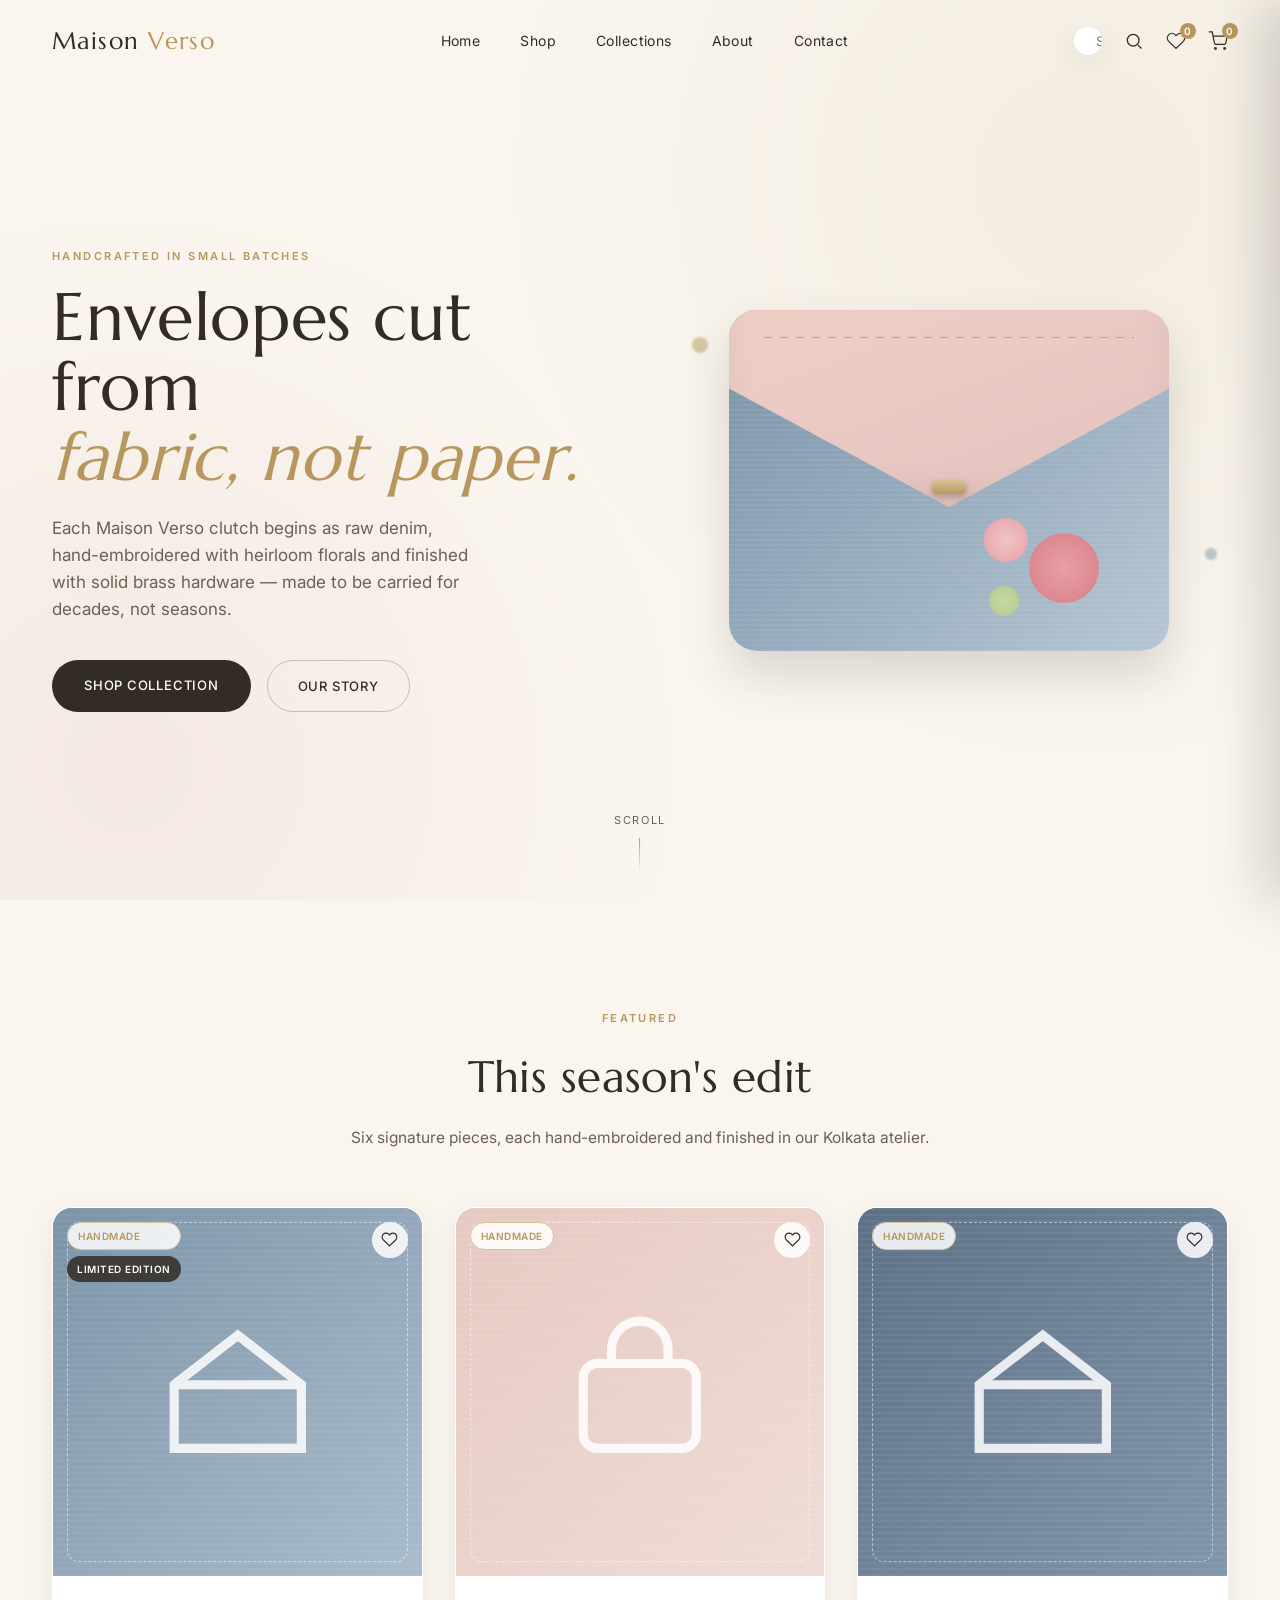
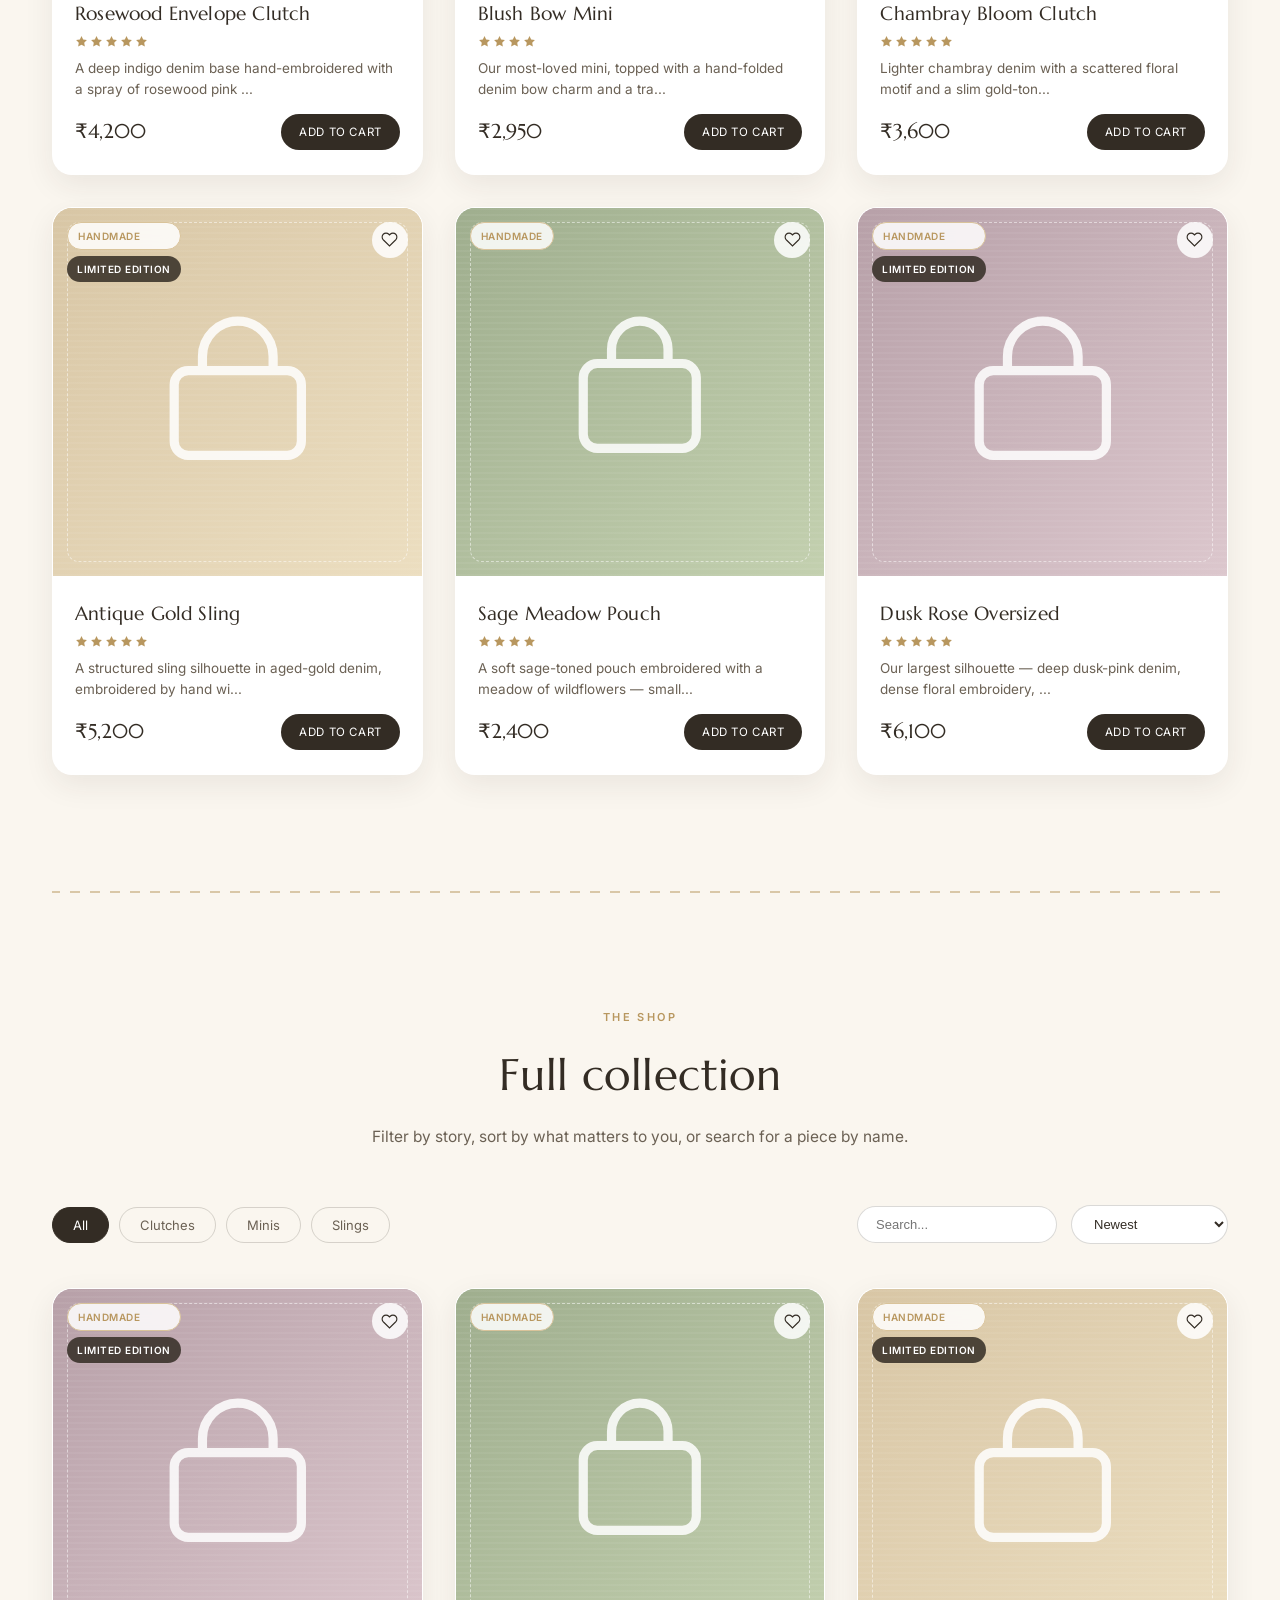
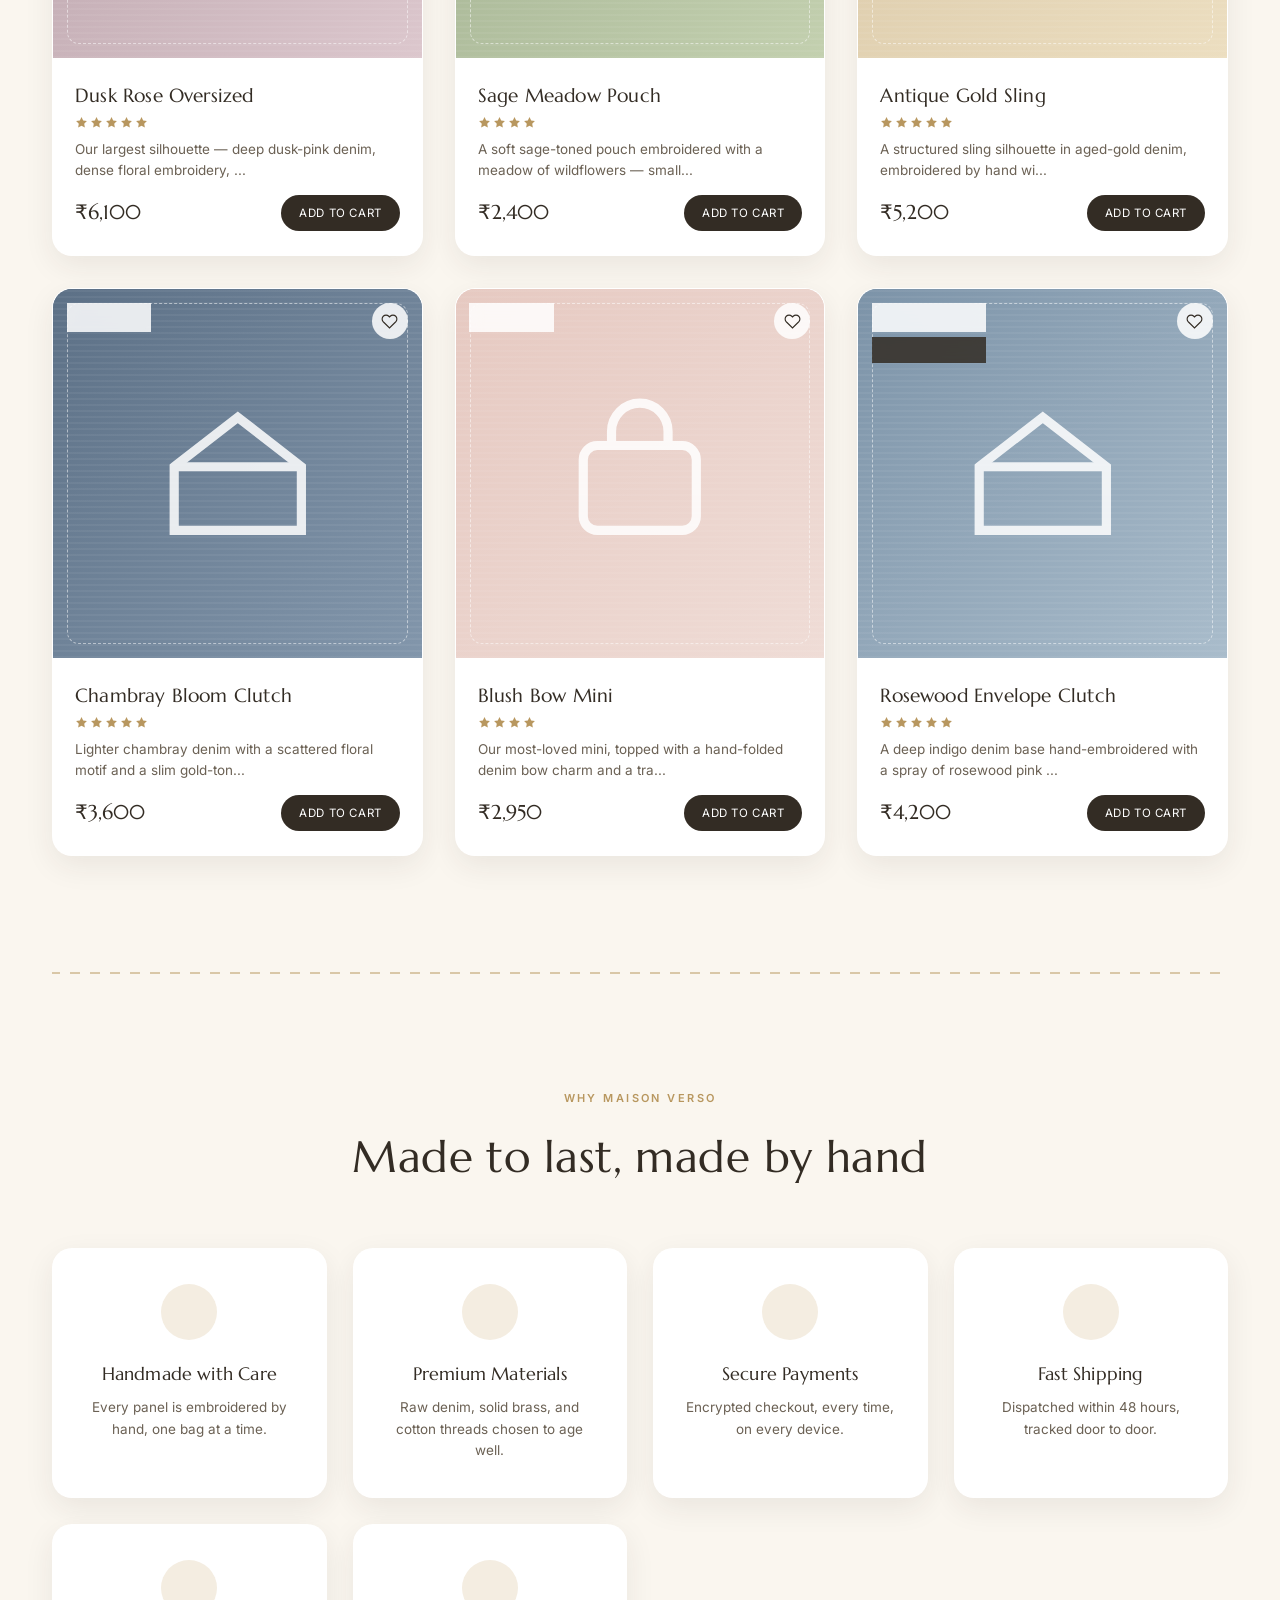
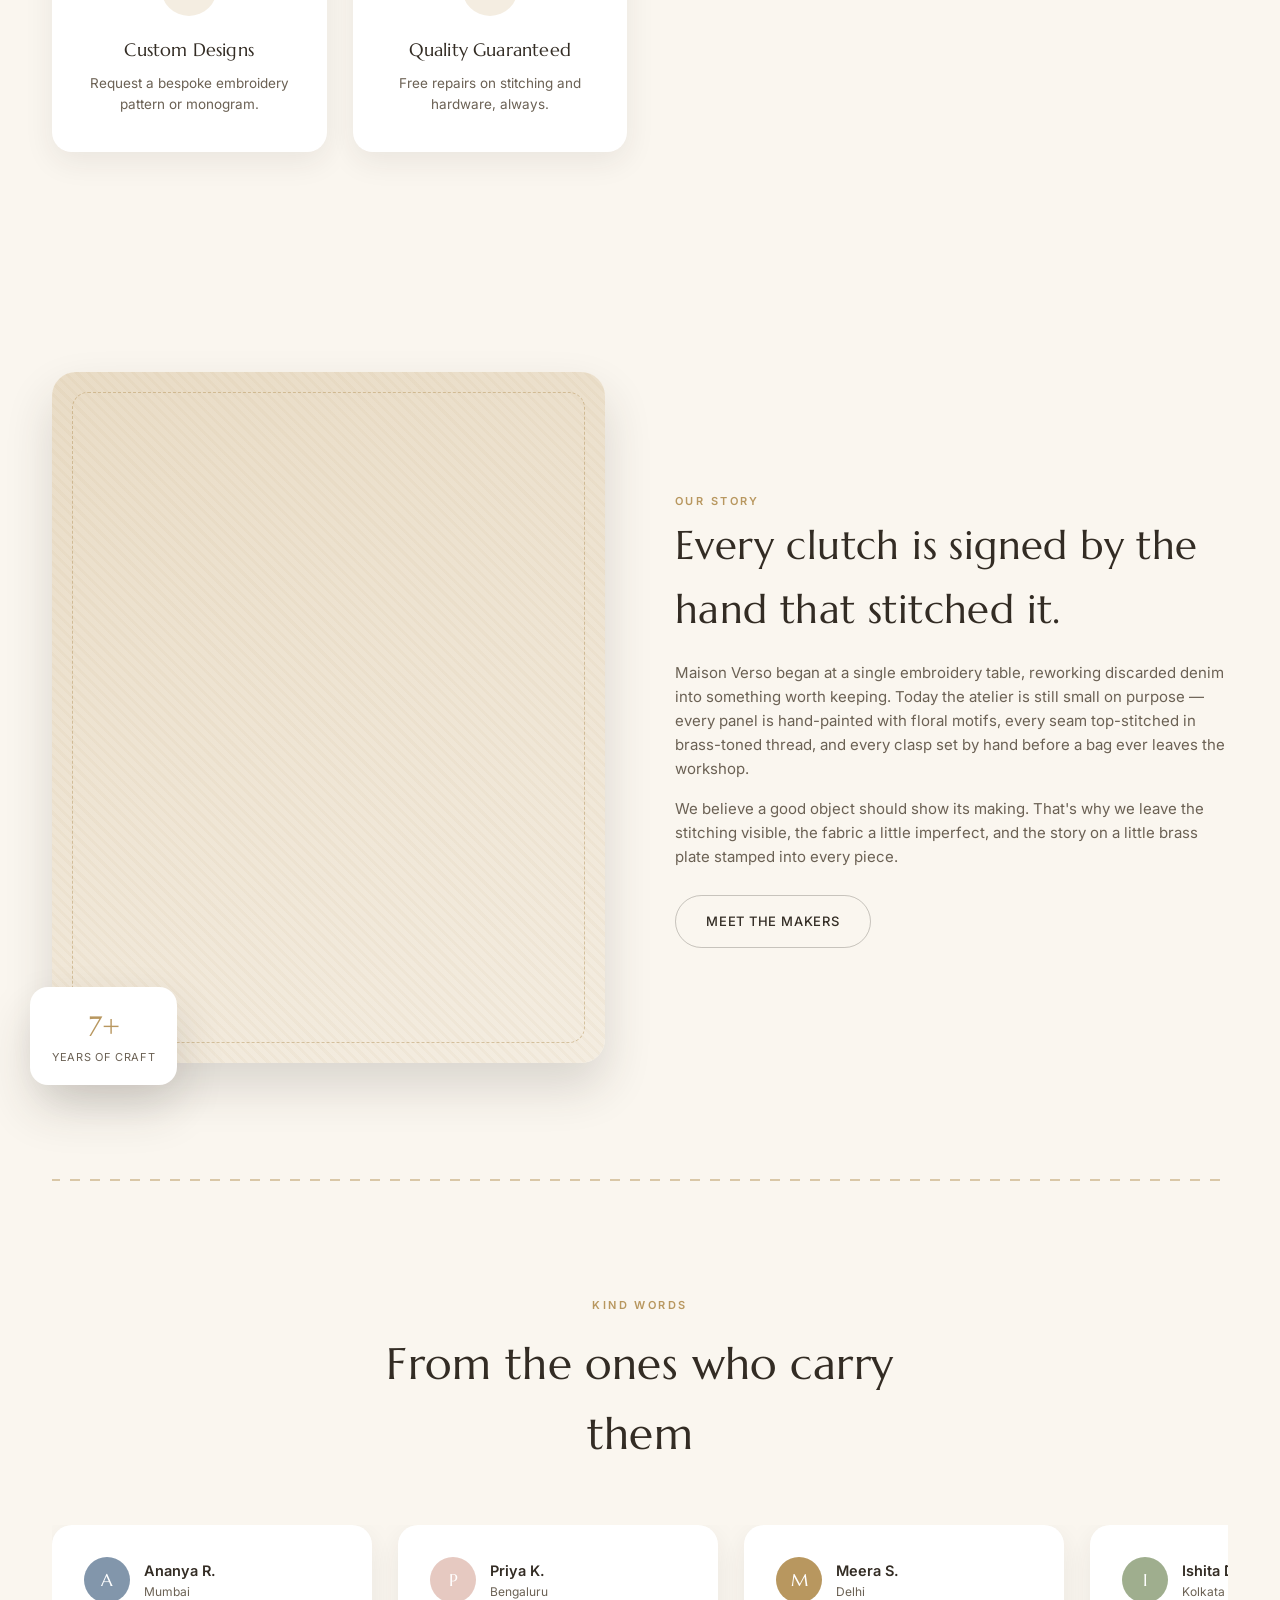
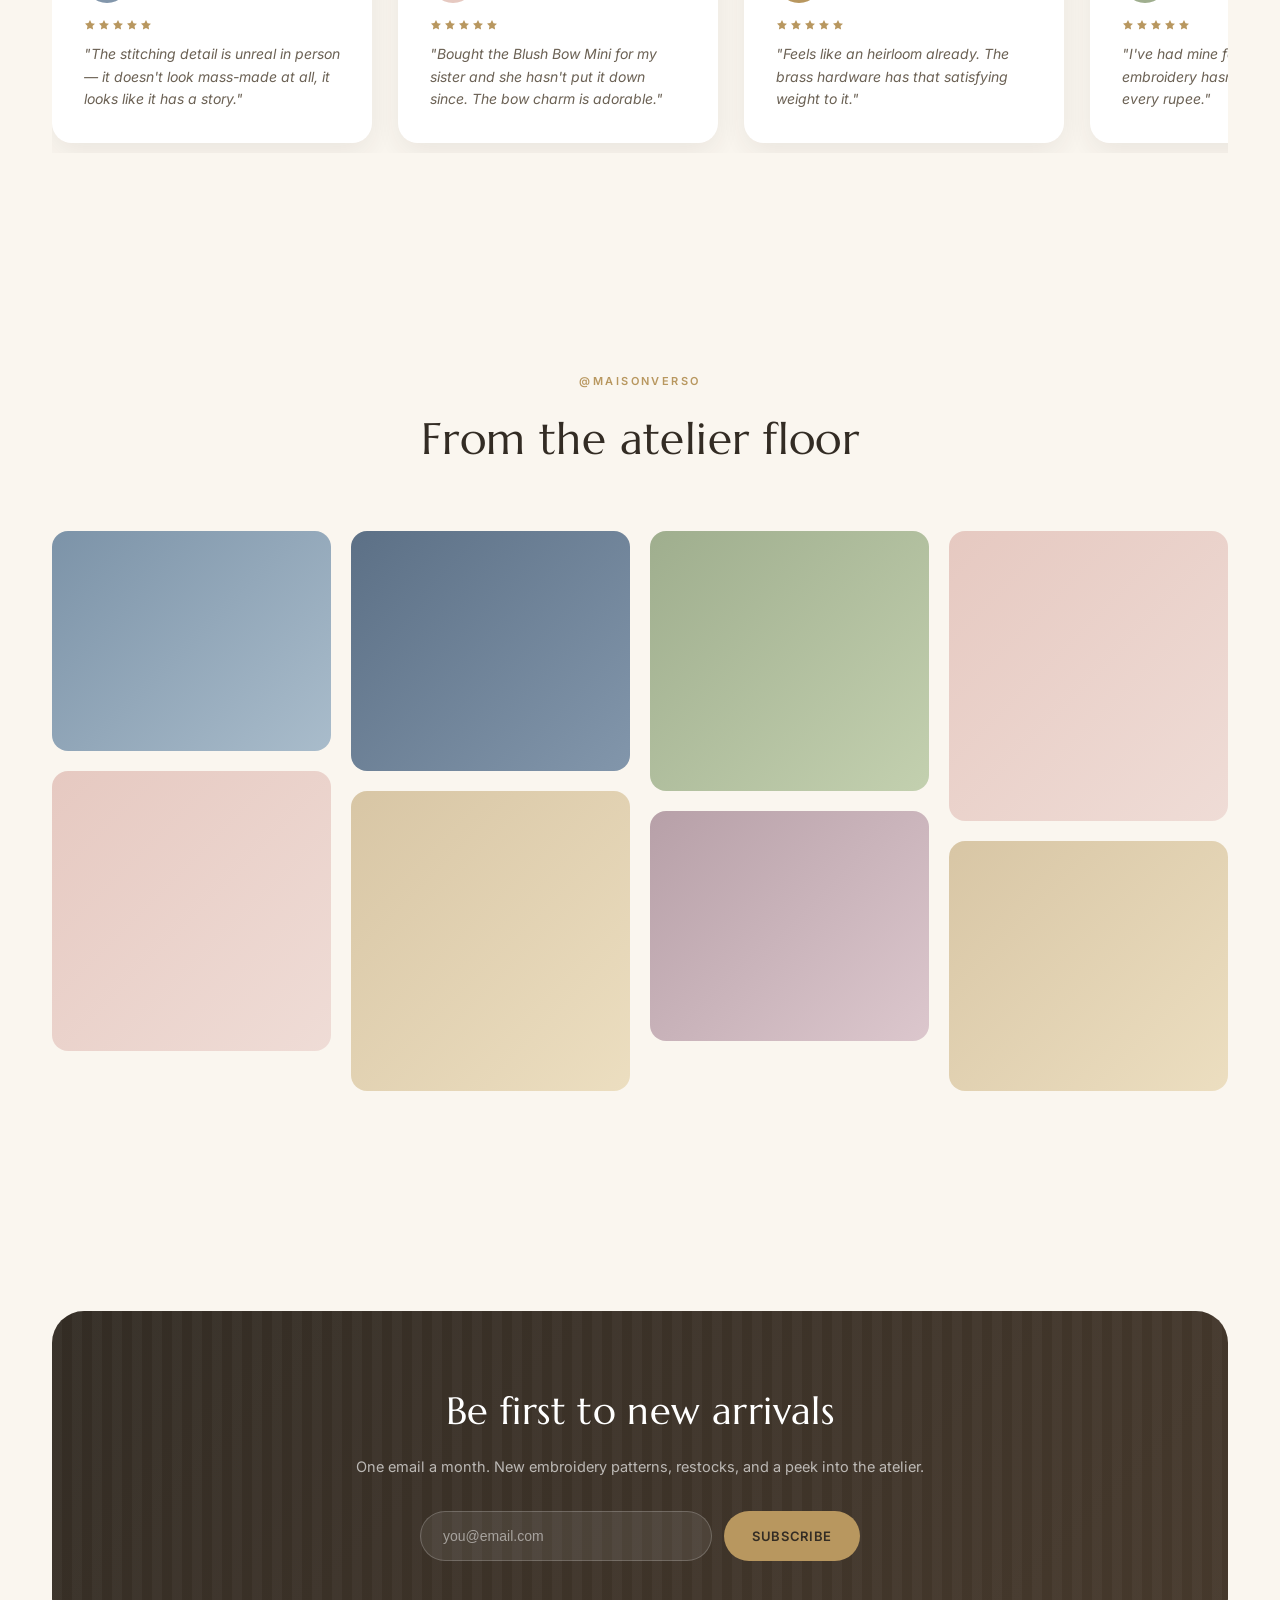
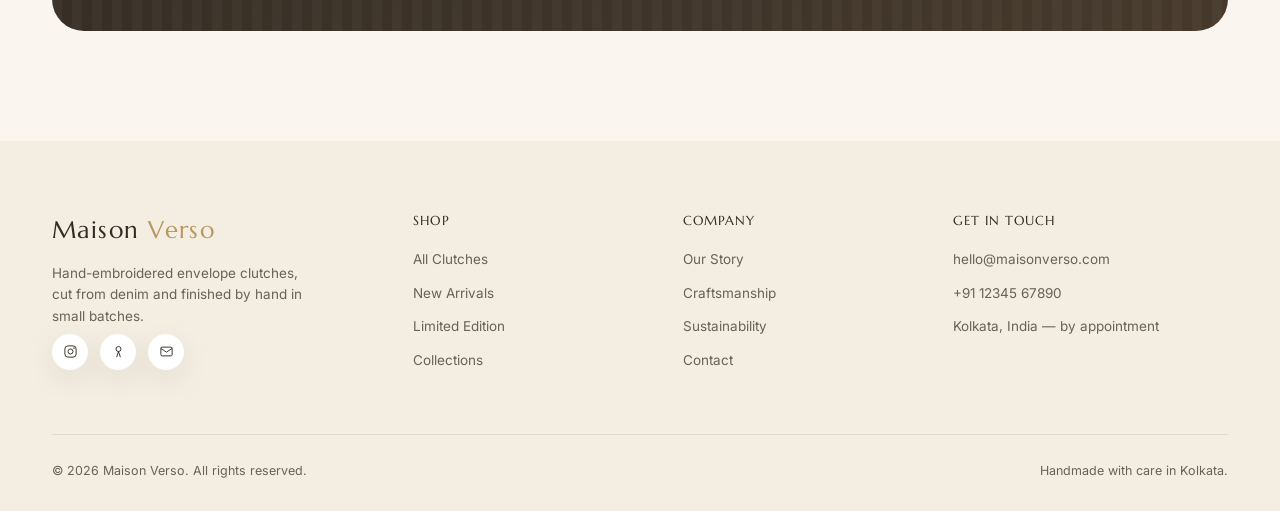
==== mumy.html @ a4f385b6 "Create mumy.html" ====
<!DOCTYPE html>
<html lang="en">
<head>
<meta charset="UTF-8">
<meta name="viewport" content="width=device-width, initial-scale=1.0">
<title>Maison Verso — Handcrafted Envelope Clutches</title>
<link rel="preconnect" href="https://fonts.googleapis.com">
<link href="https://fonts.googleapis.com/css2?family=Cormorant+Garamond:ital,wght@0,400;0,500;0,600;1,400&family=Marcellus&family=Inter:wght@300;400;500;600&display=swap" rel="stylesheet">
<style>
  :root{
    --cream:#faf6ef;
    --ivory:#f4ede1;
    --beige:#e9dcc6;
    --white:#ffffff;
    --gold:#b8975f;
    --gold-light:#d9c39a;
    --blush:#e3c2be;
    --denim:#8296ab;
    --denim-deep:#5c7086;
    --ink:#332c24;
    --ink-soft:#6b6154;
    --shadow-soft: 0 10px 30px rgba(51,44,36,0.08);
    --shadow-lift: 0 24px 48px rgba(51,44,36,0.16);
    --radius-lg: 22px;
    --radius-md: 16px;
    --serif: 'Cormorant Garamond', serif;
    --display: 'Marcellus', serif;
    --sans: 'Inter', sans-serif;
  }
  *{box-sizing:border-box; margin:0; padding:0;}
  html{scroll-behavior:smooth;}
  body{
    font-family:var(--sans);
    background:var(--cream);
    color:var(--ink);
    line-height:1.6;
    overflow-x:hidden;
  }
  img{max-width:100%; display:block;}
  a{text-decoration:none; color:inherit;}
  button{font-family:inherit; border:none; cursor:pointer; background:none;}
  ::selection{background:var(--gold-light); color:var(--ink);}

  .container{max-width:1240px; margin:0 auto; padding:0 32px;}
  section{position:relative;}

  h1,h2,h3,h4{font-family:var(--display); font-weight:400; letter-spacing:0.01em;}
  .eyebrow{
    font-family:var(--sans); text-transform:uppercase; letter-spacing:0.22em;
    font-size:11px; color:var(--gold); font-weight:600;
  }

  /* ---------- Stitch divider (signature element) ---------- */
  .stitch-divider{
    width:100%; height:14px;
    background-image: repeating-linear-gradient(90deg, var(--gold) 0 10px, transparent 10px 20px);
    background-size: 20px 2px;
    background-repeat: repeat-x;
    background-position: center;
    opacity:0.5;
  }
  .stitch-divider.tight{height:8px;}

  /* ---------- NAVBAR ---------- */
  .navbar{
    position:fixed; top:0; left:0; right:0; z-index:1000;
    padding:22px 0;
    transition: all 0.45s cubic-bezier(.22,.61,.36,1);
  }
  .navbar.scrolled{
    background:rgba(255,255,255,0.75);
    backdrop-filter: blur(16px) saturate(160%);
    -webkit-backdrop-filter: blur(16px) saturate(160%);
    box-shadow:0 4px 24px rgba(51,44,36,0.06);
    padding:14px 0;
  }
  .nav-inner{display:flex; align-items:center; justify-content:space-between; max-width:1240px; margin:0 auto; padding:0 32px;}
  .logo{font-family:var(--display); font-size:24px; letter-spacing:0.06em; color:var(--ink);}
  .logo span{color:var(--gold);}
  .nav-links{display:flex; gap:40px; list-style:none;}
  .nav-links a{
    font-size:14px; letter-spacing:0.03em; color:var(--ink); position:relative; padding-bottom:4px;
  }
  .nav-links a::after{
    content:''; position:absolute; left:0; bottom:0; width:0; height:1px; background:var(--gold);
    transition:width 0.35s ease;
  }
  .nav-links a:hover::after{width:100%;}
  .nav-icons{display:flex; align-items:center; gap:22px;}
  .icon-btn{position:relative; width:20px; height:20px; color:var(--ink); transition:color 0.3s ease, transform 0.3s ease;}
  .icon-btn:hover{color:var(--gold); transform:translateY(-2px);}
  .icon-btn svg{width:20px; height:20px; stroke:currentColor; fill:none; stroke-width:1.5;}
  .cart-count{
    position:absolute; top:-8px; right:-10px; background:var(--gold); color:var(--white);
    font-size:10px; width:16px; height:16px; border-radius:50%; display:flex; align-items:center; justify-content:center;
    font-family:var(--sans); font-weight:600;
  }
  .search-box{
    display:flex; align-items:center; gap:8px; background:var(--white); border-radius:20px;
    padding:6px 14px; box-shadow:var(--shadow-soft); max-width:0; overflow:hidden; transition:max-width 0.4s ease, padding 0.4s ease;
  }
  .search-box.open{max-width:220px; padding:6px 14px;}
  .search-box input{border:none; outline:none; font-size:13px; background:transparent; width:170px; font-family:var(--sans);}

  @media (max-width:920px){
    .nav-links{display:none;}
  }

  /* ---------- HERO ---------- */
  .hero{
    min-height:100vh; display:flex; align-items:center; padding:140px 0 80px;
    background:
      radial-gradient(circle at 85% 20%, rgba(184,151,95,0.10), transparent 45%),
      radial-gradient(circle at 10% 85%, rgba(227,194,190,0.25), transparent 40%),
      var(--cream);
  }
  .hero-inner{
    display:grid; grid-template-columns:1fr 1fr; gap:60px; align-items:center; max-width:1240px; margin:0 auto; padding:0 32px;
  }
  .hero-text .eyebrow{margin-bottom:18px; display:block;}
  .hero-text h1{
    font-size:clamp(40px,5.2vw,68px); line-height:1.05; color:var(--ink); margin-bottom:22px;
    opacity:0; transform:translateY(24px); animation: heroUp 0.9s 0.15s cubic-bezier(.22,.61,.36,1) forwards;
  }
  .hero-text h1 em{font-style:italic; color:var(--gold);}
  .hero-text p{
    font-size:17px; color:var(--ink-soft); max-width:420px; margin-bottom:36px;
    opacity:0; transform:translateY(20px); animation: heroUp 0.9s 0.3s cubic-bezier(.22,.61,.36,1) forwards;
  }
  .hero-btns{display:flex; gap:16px; opacity:0; transform:translateY(20px); animation: heroUp 0.9s 0.45s cubic-bezier(.22,.61,.36,1) forwards;}
  @keyframes heroUp{to{opacity:1; transform:translateY(0);}}

  .btn-primary{
    background:var(--ink); color:var(--white); padding:15px 32px; border-radius:100px; font-size:13px;
    letter-spacing:0.06em; text-transform:uppercase; font-weight:500; position:relative; overflow:hidden;
    transition: transform 0.35s ease, box-shadow 0.35s ease;
  }
  .btn-primary:hover{transform:translateY(-3px); box-shadow:var(--shadow-lift);}
  .btn-secondary{
    background:transparent; color:var(--ink); padding:15px 30px; border-radius:100px; font-size:13px;
    letter-spacing:0.06em; text-transform:uppercase; font-weight:500; border:1px solid rgba(51,44,36,0.25);
    transition: all 0.35s ease;
  }
  .btn-secondary:hover{border-color:var(--gold); color:var(--gold); background:var(--white);}

  .ripple{position:relative; overflow:hidden;}
  .ripple-circle{
    position:absolute; border-radius:50%; background:rgba(255,255,255,0.5); transform:scale(0);
    animation: rippleAnim 0.6s ease-out; pointer-events:none;
  }
  @keyframes rippleAnim{to{transform:scale(3); opacity:0;}}

  .hero-visual{position:relative; display:flex; align-items:center; justify-content:center;}
  .hero-card{
    width:100%; max-width:440px; aspect-ratio:4/3.1; border-radius:28px; position:relative;
    background:
      linear-gradient(135deg, #7c93a8 0%, #93a9bc 45%, #b7c6d3 100%);
    box-shadow:var(--shadow-lift);
    overflow:hidden;
    animation: floatSlow 6s ease-in-out infinite;
  }
  @keyframes floatSlow{0%,100%{transform:translateY(0) rotate(-1.2deg);} 50%{transform:translateY(-14px) rotate(0.4deg);}}
  .hero-card::before{
    content:''; position:absolute; inset:0;
    background-image: repeating-linear-gradient(0deg, rgba(255,255,255,0.06) 0 2px, transparent 2px 5px);
  }
  .hero-card .flap{
    position:absolute; top:0; left:0; right:0; height:58%;
    background:linear-gradient(160deg, #eecfc6, #e3c2be);
    clip-path: polygon(0 0, 100% 0, 100% 40%, 50% 100%, 0 40%);
    box-shadow: inset 0 -20px 30px rgba(0,0,0,0.06);
  }
  .hero-card .stitch-line{
    position:absolute; left:8%; right:8%; top:8%; height:1px;
    background-image: repeating-linear-gradient(90deg, rgba(184,151,95,0.7) 0 8px, transparent 8px 16px);
  }
  .hero-card .bloom{
    position:absolute; border-radius:50%; filter:blur(0.2px);
  }
  .hero-card .bloom.b1{width:70px; height:70px; background:radial-gradient(circle,#e79fa3,#d97e88); bottom:14%; right:16%;}
  .hero-card .bloom.b2{width:44px; height:44px; background:radial-gradient(circle,#f0c4c8,#e79fa3); bottom:26%; right:32%;}
  .hero-card .bloom.b3{width:30px; height:30px; background:radial-gradient(circle,#c9d8a6,#b3c98a); bottom:10%; right:34%;}
  .hero-card .clasp{
    position:absolute; top:52%; left:50%; transform:translate(-50%,-50%);
    width:34px; height:14px; background:linear-gradient(180deg,var(--gold-light),var(--gold)); border-radius:4px;
    box-shadow:0 3px 6px rgba(0,0,0,0.2);
  }
  .float-shape{
    position:absolute; border-radius:50%; opacity:0.5; filter:blur(1px);
    animation: driftShape 9s ease-in-out infinite;
  }
  .float-shape.s1{width:16px; height:16px; background:var(--gold); top:8%; left:4%; animation-delay:0s;}
  .float-shape.s2{width:10px; height:10px; background:var(--blush); bottom:6%; left:12%; animation-delay:1.4s;}
  .float-shape.s3{width:12px; height:12px; background:var(--denim); top:70%; right:2%; animation-delay:2.6s;}
  @keyframes driftShape{0%,100%{transform:translateY(0);} 50%{transform:translateY(-18px);}}

  .scroll-cue{
    position:absolute; bottom:28px; left:50%; transform:translateX(-50%); font-size:11px; letter-spacing:0.15em;
    text-transform:uppercase; color:var(--ink-soft); display:flex; flex-direction:column; align-items:center; gap:8px;
  }
  .scroll-cue .line{width:1px; height:34px; background:linear-gradient(var(--gold), transparent); animation:scrollLine 1.8s ease-in-out infinite;}
  @keyframes scrollLine{0%{transform:scaleY(0); transform-origin:top;} 50%{transform:scaleY(1); transform-origin:top;} 51%{transform-origin:bottom;} 100%{transform:scaleY(0); transform-origin:bottom;}}

  @media(max-width:860px){
    .hero-inner{grid-template-columns:1fr; text-align:center;}
    .hero-text p{margin-left:auto; margin-right:auto;}
    .hero-btns{justify-content:center;}
  }

  /* ---------- fade up on scroll ---------- */
  .reveal{opacity:0; transform:translateY(36px); transition:opacity 0.8s ease, transform 0.8s cubic-bezier(.22,.61,.36,1);}
  .reveal.in{opacity:1; transform:translateY(0);}

  /* ---------- SECTION HEADERS ---------- */
  .section-head{text-align:center; max-width:600px; margin:0 auto 56px;}
  .section-head .eyebrow{display:block; margin-bottom:14px;}
  .section-head h2{font-size:clamp(30px,4vw,44px); color:var(--ink); margin-bottom:14px;}
  .section-head p{color:var(--ink-soft); font-size:15.5px;}

  section.pad{padding:110px 0;}

  /* ---------- PRODUCT CARD ---------- */
  .products-grid{
    display:grid; grid-template-columns:repeat(auto-fit,minmax(280px,1fr)); gap:32px;
  }
  .product-card{
    position:relative; background:var(--white); border-radius:20px; overflow:hidden;
    box-shadow:var(--shadow-soft); border:1px solid transparent;
    transition: transform 0.5s cubic-bezier(.22,.61,.36,1), box-shadow 0.5s ease, border-color 0.5s ease;
  }
  .product-card:hover{
    transform:translateY(-10px);
    box-shadow:var(--shadow-lift);
    border-color: rgba(184,151,95,0.45);
  }
  .card-media{
    position:relative; aspect-ratio:1/1; overflow:hidden;
    display:flex; align-items:center; justify-content:center;
  }
  .card-media::after{
    content:''; position:absolute; inset:0; opacity:0; background:radial-gradient(circle at 50% 40%, rgba(184,151,95,0.25), transparent 65%);
    transition:opacity 0.5s ease;
  }
  .product-card:hover .card-media::after{opacity:1;}
  .swatch{width:100%; height:100%; position:relative; transition:transform 0.6s cubic-bezier(.22,.61,.36,1);}
  .product-card:hover .swatch{transform:scale(1.06);}
  .swatch::before{content:''; position:absolute; inset:0; background-image: repeating-linear-gradient(0deg, rgba(255,255,255,0.05) 0 2px, transparent 2px 6px);}
  .stitch-frame{
    position:absolute; inset:14px; border-radius:12px; border:1px dashed rgba(255,255,255,0.5); pointer-events:none;
  }

  .badges{position:absolute; top:14px; left:14px; display:flex; flex-direction:column; gap:6px; z-index:3;}
  .badge{
    font-size:10px; letter-spacing:0.05em; text-transform:uppercase; padding:5px 10px; border-radius:100px; font-weight:600;
    backdrop-filter:blur(6px);
  }
  .badge.handmade{background:rgba(255,255,255,0.85); color:var(--gold); border:1px solid var(--gold-light);}
  .badge.limited{background:rgba(51,44,36,0.85); color:var(--white);}

  .fav-btn{
    position:absolute; top:14px; right:14px; z-index:3; width:36px; height:36px; border-radius:50%;
    background:rgba(255,255,255,0.85); display:flex; align-items:center; justify-content:center;
    transition: transform 0.3s ease, background 0.3s ease;
  }
  .fav-btn svg{width:17px; height:17px; stroke:var(--ink); fill:none; stroke-width:1.6; transition: fill 0.3s ease, stroke 0.3s ease;}
  .fav-btn:hover{transform:scale(1.12);}
  .fav-btn.active svg{fill:var(--blush); stroke:#c96b72;}

  .quickview-btn{
    position:absolute; left:50%; bottom:14px; transform:translate(-50%,14px); z-index:3;
    background:var(--white); color:var(--ink); font-size:11px; letter-spacing:0.08em; text-transform:uppercase;
    padding:10px 18px; border-radius:100px; opacity:0; transition: all 0.4s ease; box-shadow:var(--shadow-soft);
    white-space:nowrap;
  }
  .product-card:hover .quickview-btn{opacity:1; transform:translate(-50%,0);}

  .card-body{padding:22px 22px 24px;}
  .card-top{display:flex; justify-content:space-between; align-items:flex-start; gap:10px; margin-bottom:6px;}
  .card-top h3{font-size:19px; color:var(--ink);}
  .stars{display:flex; gap:2px; margin-bottom:10px;}
  .stars svg{width:13px; height:13px; fill:var(--gold);}
  .card-desc{font-size:13.5px; color:var(--ink-soft); margin-bottom:14px; line-height:1.55;}
  .card-bottom{display:flex; align-items:center; justify-content:space-between;}
  .price{font-family:var(--display); font-size:20px; color:var(--ink); transition:color 0.3s ease;}
  .product-card:hover .price{color:var(--gold);}
  .add-btn{
    font-size:11.5px; letter-spacing:0.05em; text-transform:uppercase; padding:11px 18px; border-radius:100px;
    background:var(--ink); color:var(--white); transition: all 0.35s ease; position:relative; overflow:hidden;
  }
  .add-btn:hover{background:var(--gold);}
  .add-btn.added{background:#6b8a5f;}

  /* swatch color variants */
  .sw-1{background:linear-gradient(135deg,#7c93a8,#a9bccb);}
  .sw-2{background:linear-gradient(135deg,#e6c9c1,#efdcd6);}
  .sw-3{background:linear-gradient(135deg,#5c7086,#8296ab);}
  .sw-4{background:linear-gradient(135deg,#d8c6a5,#ecdec0);}
  .sw-5{background:linear-gradient(135deg,#9fae8e,#c3d0af);}
  .sw-6{background:linear-gradient(135deg,#b7a0a8,#dcc7cd);}
  .sw-icon{
    position:absolute; inset:0; display:flex; align-items:center; justify-content:center;
  }
  .sw-icon svg{width:46%; height:46%; opacity:0.85;}

  /* ---------- SHOP CONTROLS ---------- */
  .shop-controls{
    display:flex; flex-wrap:wrap; gap:16px; align-items:center; justify-content:space-between; margin-bottom:44px;
  }
  .filter-chips{display:flex; gap:10px; flex-wrap:wrap;}
  .chip{
    padding:9px 20px; border-radius:100px; font-size:13px; border:1px solid rgba(51,44,36,0.18); color:var(--ink-soft);
    transition: all 0.3s ease;
  }
  .chip.active, .chip:hover{background:var(--ink); color:var(--white); border-color:var(--ink);}
  .shop-right{display:flex; gap:14px; align-items:center;}
  .sort-select, .shop-search{
    padding:10px 18px; border-radius:100px; border:1px solid rgba(51,44,36,0.18); background:var(--white);
    font-size:13px; color:var(--ink); outline:none;
  }
  .shop-search{width:200px;}

  /* ---------- WHY CHOOSE US ---------- */
  .why-grid{display:grid; grid-template-columns:repeat(auto-fit,minmax(230px,1fr)); gap:26px;}
  .why-card{
    background:var(--white); border-radius:20px; padding:36px 28px; text-align:center; box-shadow:var(--shadow-soft);
    transition: transform 0.4s ease, box-shadow 0.4s ease;
  }
  .why-card:hover{transform:translateY(-8px); box-shadow:var(--shadow-lift);}
  .why-icon{
    width:56px; height:56px; margin:0 auto 20px; border-radius:50%; background:var(--ivory);
    display:flex; align-items:center; justify-content:center;
  }
  .why-icon svg{width:24px; height:24px; stroke:var(--gold); fill:none; stroke-width:1.5;}
  .why-card h4{font-size:18px; margin-bottom:8px; color:var(--ink);}
  .why-card p{font-size:13.5px; color:var(--ink-soft);}

  /* ---------- ABOUT ---------- */
  .about-grid{display:grid; grid-template-columns:1fr 1fr; gap:70px; align-items:center;}
  .about-media{position:relative;}
  .about-frame{
    aspect-ratio:4/5; border-radius:24px; background:linear-gradient(160deg,#e9dcc6,#f4ede1);
    box-shadow:var(--shadow-lift); position:relative; overflow:hidden;
  }
  .about-frame::before{content:''; position:absolute; inset:0; background-image:repeating-linear-gradient(45deg, rgba(184,151,95,0.06) 0 3px, transparent 3px 8px);}
  .about-stitch{position:absolute; inset:20px; border:1px dashed var(--gold); border-radius:16px; opacity:0.5;}
  .about-badge{
    position:absolute; bottom:-22px; left:-22px; background:var(--white); border-radius:18px; padding:18px 22px;
    box-shadow:var(--shadow-lift); text-align:center;
  }
  .about-badge .num{font-family:var(--display); font-size:28px; color:var(--gold);}
  .about-badge .lbl{font-size:11px; letter-spacing:0.06em; text-transform:uppercase; color:var(--ink-soft);}
  .about-text h2{font-size:clamp(28px,3.6vw,40px); margin-bottom:20px;}
  .about-text p{color:var(--ink-soft); margin-bottom:16px; font-size:15px;}
  @media(max-width:860px){.about-grid{grid-template-columns:1fr; gap:80px;}}

  /* ---------- TESTIMONIALS ---------- */
  .testimonial-track{display:flex; gap:26px; overflow-x:auto; scroll-snap-type:x mandatory; padding-bottom:10px;}
  .testimonial-track::-webkit-scrollbar{height:4px;}
  .testimonial-track::-webkit-scrollbar-thumb{background:var(--gold-light); border-radius:10px;}
  .t-card{
    min-width:320px; scroll-snap-align:start; background:var(--white); border-radius:20px; padding:32px;
    box-shadow:var(--shadow-soft);
  }
  .t-head{display:flex; align-items:center; gap:14px; margin-bottom:16px;}
  .t-avatar{width:46px; height:46px; border-radius:50%; display:flex; align-items:center; justify-content:center; color:var(--white); font-family:var(--display); font-size:17px;}
  .t-name{font-size:14.5px; font-weight:600;}
  .t-loc{font-size:12px; color:var(--ink-soft);}
  .t-stars{display:flex; gap:2px; margin-bottom:12px;}
  .t-stars svg{width:12px; height:12px; fill:var(--gold);}
  .t-quote{font-size:14px; color:var(--ink-soft); font-style:italic; line-height:1.6;}

  /* ---------- GALLERY ---------- */
  .masonry{columns:4 220px; column-gap:20px;}
  .masonry-item{
    break-inside:avoid; margin-bottom:20px; border-radius:16px; overflow:hidden; position:relative; cursor:pointer;
  }
  .masonry-item .mimg{width:100%; display:block; transition:transform 0.6s ease;}
  .masonry-item .overlay{
    position:absolute; inset:0; background:rgba(51,44,36,0.35); opacity:0; display:flex; align-items:center; justify-content:center;
    transition:opacity 0.4s ease;
  }
  .masonry-item .overlay svg{width:28px; height:28px; stroke:var(--white); fill:none; stroke-width:1.5; transform:scale(0.7); transition:transform 0.4s ease;}
  .masonry-item:hover .overlay{opacity:1;}
  .masonry-item:hover .overlay svg{transform:scale(1);}
  .masonry-item:hover .mimg{transform:scale(1.08);}

  /* ---------- NEWSLETTER ---------- */
  .newsletter{
    background:linear-gradient(135deg, var(--ink) 0%, #46392c 100%); border-radius:32px; padding:70px 40px; text-align:center;
    color:var(--white); position:relative; overflow:hidden;
  }
  .newsletter::before{
    content:''; position:absolute; inset:0; background-image:repeating-linear-gradient(90deg, rgba(255,255,255,0.03) 0 10px, transparent 10px 20px);
  }
  .newsletter h2{color:var(--white); font-size:clamp(26px,3.4vw,38px); margin-bottom:14px;}
  .newsletter p{color:rgba(255,255,255,0.65); margin-bottom:32px; font-size:14.5px;}
  .newsletter-form{display:flex; gap:12px; max-width:440px; margin:0 auto; position:relative;}
  .newsletter-form input{
    flex:1; padding:16px 22px; border-radius:100px; border:1px solid rgba(255,255,255,0.2); background:rgba(255,255,255,0.08);
    color:var(--white); font-size:14px; outline:none;
  }
  .newsletter-form input::placeholder{color:rgba(255,255,255,0.5);}
  .newsletter-form button{
    background:var(--gold); color:var(--ink); padding:16px 28px; border-radius:100px; font-size:13px; letter-spacing:0.05em;
    text-transform:uppercase; font-weight:600; transition:all 0.3s ease; white-space:nowrap;
  }
  .newsletter-form button:hover{background:var(--gold-light);}
  @media(max-width:520px){.newsletter-form{flex-direction:column;}}

  /* ---------- FOOTER ---------- */
  footer{background:var(--ivory); padding:70px 0 30px;}
  .footer-grid{display:grid; grid-template-columns:1.4fr 1fr 1fr 1.2fr; gap:40px; margin-bottom:50px;}
  .footer-brand .logo{margin-bottom:14px; display:block;}
  .footer-brand p{font-size:13.5px; color:var(--ink-soft); max-width:260px;}
  .footer-col h4{font-size:13px; letter-spacing:0.08em; text-transform:uppercase; margin-bottom:18px; color:var(--ink);}
  .footer-col a{display:block; font-size:13.5px; color:var(--ink-soft); margin-bottom:12px; transition:color 0.3s ease;}
  .footer-col a:hover{color:var(--gold);}
  .social-row{display:flex; gap:12px; margin-top:6px;}
  .social-row a{
    width:36px; height:36px; border-radius:50%; background:var(--white); display:flex; align-items:center; justify-content:center;
    box-shadow:var(--shadow-soft); transition:all 0.3s ease;
  }
  .social-row a:hover{background:var(--gold); transform:translateY(-3px);}
  .social-row svg{width:15px; height:15px; stroke:var(--ink); fill:none; stroke-width:1.5;}
  .social-row a:hover svg{stroke:var(--white);}
  .footer-bottom{
    border-top:1px solid rgba(51,44,36,0.1); padding-top:26px; display:flex; justify-content:space-between; flex-wrap:wrap; gap:12px;
    font-size:12.5px; color:var(--ink-soft);
  }
  @media(max-width:760px){.footer-grid{grid-template-columns:1fr 1fr;}}

  /* ---------- CART DRAWER ---------- */
  .overlay-bg{
    position:fixed; inset:0; background:rgba(51,44,36,0.35); z-index:1200; opacity:0; pointer-events:none; transition:opacity 0.4s ease;
    backdrop-filter:blur(2px);
  }
  .overlay-bg.show{opacity:1; pointer-events:auto;}
  .cart-drawer{
    position:fixed; top:0; right:0; height:100%; width:400px; max-width:92vw; background:var(--cream); z-index:1300;
    transform:translateX(100%); transition:transform 0.5s cubic-bezier(.22,.61,.36,1); display:flex; flex-direction:column;
    box-shadow:-20px 0 50px rgba(0,0,0,0.15);
  }
  .cart-drawer.open{transform:translateX(0);}
  .cart-head{display:flex; justify-content:space-between; align-items:center; padding:26px 28px; border-bottom:1px solid rgba(51,44,36,0.08);}
  .cart-head h3{font-size:22px;}
  .close-btn{width:32px; height:32px; border-radius:50%; display:flex; align-items:center; justify-content:center; background:var(--white); transition:transform 0.3s ease;}
  .close-btn:hover{transform:rotate(90deg);}
  .close-btn svg{width:14px; height:14px; stroke:var(--ink); stroke-width:2;}
  .cart-items{flex:1; overflow-y:auto; padding:20px 28px;}
  .cart-item{display:flex; gap:14px; padding:16px 0; border-bottom:1px solid rgba(51,44,36,0.06); align-items:center;}
  .cart-item .mini-media{width:64px; height:64px; border-radius:12px; flex-shrink:0; position:relative; overflow:hidden;}
  .ci-info{flex:1;}
  .ci-info h5{font-size:14px; margin-bottom:4px;}
  .ci-info .ci-price{font-size:13px; color:var(--gold); font-family:var(--display);}
  .qty-row{display:flex; align-items:center; gap:10px; margin-top:8px;}
  .qty-btn{width:22px; height:22px; border-radius:50%; border:1px solid rgba(51,44,36,0.2); font-size:13px; display:flex; align-items:center; justify-content:center;}
  .remove-btn{font-size:11px; color:#b3564f; text-decoration:underline; margin-left:auto;}
  .cart-empty{text-align:center; padding:60px 20px; color:var(--ink-soft); font-size:14px;}
  .cart-foot{padding:24px 28px; border-top:1px solid rgba(51,44,36,0.08);}
  .cart-total{display:flex; justify-content:space-between; margin-bottom:18px; font-size:16px;}
  .cart-total .amt{font-family:var(--display); font-size:22px; color:var(--gold);}
  .checkout-btn{width:100%; padding:16px; border-radius:100px; background:var(--ink); color:var(--white); text-transform:uppercase; letter-spacing:0.06em; font-size:13px; transition:background 0.3s ease;}
  .checkout-btn:hover{background:var(--gold);}

  /* ---------- QUICK VIEW MODAL ---------- */
  .qv-modal{
    position:fixed; inset:0; z-index:1400; display:flex; align-items:center; justify-content:center; padding:24px;
    opacity:0; pointer-events:none; transition:opacity 0.4s ease;
  }
  .qv-modal.open{opacity:1; pointer-events:auto;}
  .qv-box{
    background:var(--white); border-radius:26px; max-width:920px; width:100%; max-height:88vh; overflow-y:auto;
    display:grid; grid-template-columns:1fr 1fr; box-shadow:var(--shadow-lift); transform:scale(0.94) translateY(20px);
    transition:transform 0.45s cubic-bezier(.22,.61,.36,1);
  }
  .qv-modal.open .qv-box{transform:scale(1) translateY(0);}
  .qv-media{position:relative; min-height:340px;}
  .qv-close{position:absolute; top:18px; right:18px; z-index:5; width:36px; height:36px; border-radius:50%; background:rgba(255,255,255,0.85); display:flex; align-items:center; justify-content:center;}
  .qv-close svg{width:15px; height:15px; stroke-width:2;}
  .qv-info{padding:40px 40px 40px 34px;}
  .qv-info h3{font-size:28px; margin-bottom:10px;}
  .qv-price{font-family:var(--display); font-size:24px; color:var(--gold); margin-bottom:16px;}
  .qv-desc{font-size:14px; color:var(--ink-soft); margin-bottom:22px; line-height:1.6;}
  .qv-meta{display:grid; grid-template-columns:1fr 1fr; gap:14px; margin-bottom:22px; font-size:13px;}
  .qv-meta div span{display:block; color:var(--ink-soft); font-size:11px; text-transform:uppercase; letter-spacing:0.05em; margin-bottom:4px;}
  .color-dots{display:flex; gap:10px; margin-bottom:22px;}
  .color-dot{width:26px; height:26px; border-radius:50%; border:2px solid transparent; cursor:pointer; transition:border-color 0.3s ease;}
  .color-dot.active{border-color:var(--ink);}
  .qty-selector{display:flex; align-items:center; gap:16px; margin-bottom:24px;}
  .qty-selector .qty-btn{width:32px; height:32px; font-size:15px;}
  .qv-btns{display:flex; gap:12px; margin-bottom:20px;}
  .qv-btns .btn-primary, .qv-btns .btn-secondary{flex:1; text-align:center; padding:15px;}
  .qv-note{font-size:12px; color:var(--ink-soft); border-top:1px dashed rgba(51,44,36,0.15); padding-top:16px;}

  @media(max-width:760px){.qv-box{grid-template-columns:1fr;} .qv-media{min-height:260px;}}

  /* ---------- Loader ---------- */
  #loader{
    position:fixed; inset:0; background:var(--cream); z-index:9999; display:flex; align-items:center; justify-content:center;
    transition:opacity 0.6s ease, visibility 0.6s ease;
  }
  #loader.hide{opacity:0; visibility:hidden;}
  .loader-mark{font-family:var(--display); font-size:26px; letter-spacing:0.1em; color:var(--ink); position:relative;}
  .loader-mark::after{
    content:''; position:absolute; left:0; bottom:-10px; height:1px; width:100%; background:var(--gold);
    animation:loadBar 1.1s ease-in-out infinite;
  }
  @keyframes loadBar{0%{transform:scaleX(0); transform-origin:left;} 50%{transform:scaleX(1); transform-origin:left;} 51%{transform-origin:right;} 100%{transform:scaleX(0); transform-origin:right;}}

  .toast{
    position:fixed; bottom:30px; left:50%; transform:translateX(-50%) translateY(20px); background:var(--ink); color:var(--white);
    padding:14px 26px; border-radius:100px; font-size:13px; z-index:1500; opacity:0; transition:all 0.4s ease; pointer-events:none;
  }
  .toast.show{opacity:1; transform:translateX(-50%) translateY(0);}
</style>
</head>
<body>

<div id="loader"><div class="loader-mark">MAISON&nbsp;VERSO</div></div>

<!-- NAVBAR -->
<nav class="navbar" id="navbar">
  <div class="nav-inner">
    <a href="#home" class="logo">Maison <span>Verso</span></a>
    <ul class="nav-links">
      <li><a href="#home">Home</a></li>
      <li><a href="#shop">Shop</a></li>
      <li><a href="#collections">Collections</a></li>
      <li><a href="#about">About</a></li>
      <li><a href="#contact">Contact</a></li>
    </ul>
    <div class="nav-icons">
      <div class="search-box" id="searchBox">
        <svg viewBox="0 0 24 24" stroke="currentColor" fill="none" stroke-width="1.5" width="15" height="15"><circle cx="11" cy="11" r="7"/><line x1="21" y1="21" x2="16.65" y2="16.65"/></svg>
        <input type="text" id="shopSearchNav" placeholder="Search pieces...">
      </div>
      <button class="icon-btn" id="searchToggle" aria-label="Search">
        <svg viewBox="0 0 24 24"><circle cx="11" cy="11" r="7"/><line x1="21" y1="21" x2="16.65" y2="16.65"/></svg>
      </button>
      <button class="icon-btn" id="wishlistBtn" aria-label="Wishlist">
        <svg viewBox="0 0 24 24"><path d="M20.8 4.6a5.5 5.5 0 0 0-7.8 0L12 5.6l-1-1a5.5 5.5 0 0 0-7.8 7.8l1 1L12 21l7.8-7.6 1-1a5.5 5.5 0 0 0 0-7.8z"/></svg>
        <span class="cart-count" id="wishCount">0</span>
      </button>
      <button class="icon-btn" id="cartBtn" aria-label="Cart">
        <svg viewBox="0 0 24 24"><circle cx="9" cy="21" r="1"/><circle cx="20" cy="21" r="1"/><path d="M1 1h4l2.7 13.4a2 2 0 0 0 2 1.6h9.7a2 2 0 0 0 2-1.6L23 6H6"/></svg>
        <span class="cart-count" id="cartCount">0</span>
      </button>
    </div>
  </div>
</nav>

<!-- HERO -->
<section class="hero" id="home">
  <div class="hero-inner">
    <div class="hero-text">
      <span class="eyebrow">Handcrafted in small batches</span>
      <h1>Envelopes cut from<br><em>fabric, not paper.</em></h1>
      <p>Each Maison Verso clutch begins as raw denim, hand-embroidered with heirloom florals and finished with solid brass hardware — made to be carried for decades, not seasons.</p>
      <div class="hero-btns">
        <a href="#shop" class="btn-primary ripple">Shop Collection</a>
        <a href="#about" class="btn-secondary">Our Story</a>
      </div>
    </div>
    <div class="hero-visual">
      <div class="float-shape s1"></div>
      <div class="float-shape s2"></div>
      <div class="float-shape s3"></div>
      <div class="hero-card">
        <div class="flap"></div>
        <div class="stitch-line"></div>
        <div class="bloom b1"></div>
        <div class="bloom b2"></div>
        <div class="bloom b3"></div>
        <div class="clasp"></div>
      </div>
    </div>
  </div>
  <div class="scroll-cue"><span>Scroll</span><div class="line"></div></div>
</section>

<!-- FEATURED PRODUCTS -->
<section class="pad reveal" id="featured">
  <div class="container">
    <div class="section-head">
      <span class="eyebrow">Featured</span>
      <h2>This season's edit</h2>
      <p>Six signature pieces, each hand-embroidered and finished in our Kolkata atelier.</p>
    </div>
    <div class="products-grid" id="featuredGrid"></div>
  </div>
</section>

<div class="container"><div class="stitch-divider"></div></div>

<!-- SHOP -->
<section class="pad reveal" id="shop">
  <div class="container">
    <div class="section-head">
      <span class="eyebrow">The shop</span>
      <h2>Full collection</h2>
      <p>Filter by story, sort by what matters to you, or search for a piece by name.</p>
    </div>
    <div class="shop-controls">
      <div class="filter-chips" id="filterChips"></div>
      <div class="shop-right">
        <input type="text" class="shop-search" id="shopSearch" placeholder="Search...">
        <select class="sort-select" id="sortSelect">
          <option value="newest">Newest</option>
          <option value="popular">Most popular</option>
          <option value="price-asc">Price: low to high</option>
          <option value="price-desc">Price: high to low</option>
        </select>
      </div>
    </div>
    <div class="products-grid" id="shopGrid"></div>
  </div>
</section>

<div class="container"><div class="stitch-divider"></div></div>

<!-- WHY CHOOSE US -->
<section class="pad reveal" id="collections">
  <div class="container">
    <div class="section-head">
      <span class="eyebrow">Why Maison Verso</span>
      <h2>Made to last, made by hand</h2>
    </div>
    <div class="why-grid" id="whyGrid"></div>
  </div>
</section>

<!-- ABOUT -->
<section class="pad reveal" id="about">
  <div class="container">
    <div class="about-grid">
      <div class="about-media">
        <div class="about-frame"><div class="about-stitch"></div></div>
        <div class="about-badge"><div class="num">7+</div><div class="lbl">Years of craft</div></div>
      </div>
      <div class="about-text">
        <span class="eyebrow">Our story</span>
        <h2>Every clutch is signed by the hand that stitched it.</h2>
        <p>Maison Verso began at a single embroidery table, reworking discarded denim into something worth keeping. Today the atelier is still small on purpose — every panel is hand-painted with floral motifs, every seam top-stitched in brass-toned thread, and every clasp set by hand before a bag ever leaves the workshop.</p>
        <p>We believe a good object should show its making. That's why we leave the stitching visible, the fabric a little imperfect, and the story on a little brass plate stamped into every piece.</p>
        <a href="#contact" class="btn-secondary" style="display:inline-block; margin-top:10px;">Meet the makers</a>
      </div>
    </div>
  </div>
</section>

<div class="container"><div class="stitch-divider"></div></div>

<!-- TESTIMONIALS -->
<section class="pad reveal">
  <div class="container">
    <div class="section-head">
      <span class="eyebrow">Kind words</span>
      <h2>From the ones who carry them</h2>
    </div>
    <div class="testimonial-track" id="testimonialTrack"></div>
  </div>
</section>

<!-- GALLERY -->
<section class="pad reveal">
  <div class="container">
    <div class="section-head">
      <span class="eyebrow">@maisonverso</span>
      <h2>From the atelier floor</h2>
    </div>
    <div class="masonry" id="masonryGrid"></div>
  </div>
</section>

<!-- NEWSLETTER -->
<section class="pad reveal">
  <div class="container">
    <div class="newsletter">
      <h2>Be first to new arrivals</h2>
      <p>One email a month. New embroidery patterns, restocks, and a peek into the atelier.</p>
      <form class="newsletter-form" id="newsletterForm">
        <input type="email" placeholder="you@email.com" required>
        <button type="submit">Subscribe</button>
      </form>
    </div>
  </div>
</section>

<!-- FOOTER -->
<footer id="contact">
  <div class="container">
    <div class="footer-grid">
      <div class="footer-brand">
        <a href="#home" class="logo">Maison <span style="color:var(--gold);">Verso</span></a>
        <p>Hand-embroidered envelope clutches, cut from denim and finished by hand in small batches.</p>
        <div class="social-row">
          <a href="#" aria-label="Instagram"><svg viewBox="0 0 24 24"><rect x="3" y="3" width="18" height="18" rx="5"/><circle cx="12" cy="12" r="4"/><circle cx="17.5" cy="6.5" r="0.6"/></svg></a>
          <a href="#" aria-label="Pinterest"><svg viewBox="0 0 24 24"><path d="M9 21l3-9m0 0l3 9m-3-9a4 4 0 1 0 0-8 4 4 0 0 0 0 8z"/></svg></a>
          <a href="#" aria-label="Mail"><svg viewBox="0 0 24 24"><rect x="3" y="5" width="18" height="14" rx="2"/><path d="M3 7l9 6 9-6"/></svg></a>
        </div>
      </div>
      <div class="footer-col">
        <h4>Shop</h4>
        <a href="#shop">All Clutches</a>
        <a href="#shop">New Arrivals</a>
        <a href="#shop">Limited Edition</a>
        <a href="#collections">Collections</a>
      </div>
      <div class="footer-col">
        <h4>Company</h4>
        <a href="#about">Our Story</a>
        <a href="#">Craftsmanship</a>
        <a href="#">Sustainability</a>
        <a href="#contact">Contact</a>
      </div>
      <div class="footer-col">
        <h4>Get in touch</h4>
        <a href="mailto:hello@maisonverso.com">hello@maisonverso.com</a>
        <a href="tel:+911234567890">+91 12345 67890</a>
        <a href="#">Kolkata, India — by appointment</a>
      </div>
    </div>
    <div class="footer-bottom">
      <span>© 2026 Maison Verso. All rights reserved.</span>
      <span>Handmade with care in Kolkata.</span>
    </div>
  </div>
</footer>

<!-- CART DRAWER -->
<div class="overlay-bg" id="overlayBg"></div>
<div class="cart-drawer" id="cartDrawer">
  <div class="cart-head">
    <h3>Your bag</h3>
    <button class="close-btn" id="closeCart"><svg viewBox="0 0 24 24"><line x1="4" y1="4" x2="20" y2="20"/><line x1="20" y1="4" x2="4" y2="20"/></svg></button>
  </div>
  <div class="cart-items" id="cartItems"></div>
  <div class="cart-foot">
    <div class="cart-total"><span>Subtotal</span><span class="amt" id="cartTotal">₹0</span></div>
    <button class="checkout-btn">Checkout</button>
  </div>
</div>

<!-- QUICK VIEW MODAL -->
<div class="qv-modal" id="qvModal">
  <div class="qv-box" id="qvBox"></div>
</div>

<div class="toast" id="toast"></div>

<script>
/* ============ PRODUCT DATA ============ */
const PRODUCTS = [
  {id:1, name:"Rosewood Envelope Clutch", price:4200, category:"Clutches", swatch:"sw-1", rating:5, popularity:98, limited:true,
   desc:"A deep indigo denim base hand-embroidered with a spray of rosewood pink blooms, finished with a brass clasp and detachable chain.",
   materials:"Raw denim, cotton embroidery thread, solid brass hardware", dimensions:"28 × 17 × 4 cm", colors:["#7c93a8","#5c7086","#e6c9c1"],
   delivery:"5–7 working days"},
  {id:2, name:"Blush Bow Mini", price:2950, category:"Minis", swatch:"sw-2", rating:4, popularity:80, limited:false,
   desc:"Our most-loved mini, topped with a hand-folded denim bow charm and a trail of blush florals across the flap.",
   materials:"Washed denim, blush cotton lining, brass ring", dimensions:"20 × 13 × 3 cm", colors:["#e6c9c1","#b7a0a8","#d8c6a5"],
   delivery:"4–6 working days"},
  {id:3, name:"Chambray Bloom Clutch", price:3600, category:"Clutches", swatch:"sw-3", rating:5, popularity:91, limited:false,
   desc:"Lighter chambray denim with a scattered floral motif and a slim gold-tone frame closure — an everyday piece that still feels special.",
   materials:"Chambray denim, silk-blend thread, gold-tone frame", dimensions:"26 × 16 × 4 cm", colors:["#5c7086","#7c93a8","#9fae8e"],
   delivery:"5–7 working days"},
  {id:4, name:"Antique Gold Sling", price:5200, category:"Slings", swatch:"sw-4", rating:5, popularity:75, limited:true,
   desc:"A structured sling silhouette in aged-gold denim, embroidered by hand with a single climbing rose vine along the seam.",
   materials:"Waxed denim, antique-gold hardware, adjustable strap", dimensions:"24 × 15 × 6 cm", colors:["#d8c6a5","#b8975f","#332c24"],
   delivery:"6–8 working days"},
  {id:5, name:"Sage Meadow Pouch", price:2400, category:"Minis", swatch:"sw-5", rating:4, popularity:64, limited:false,
   desc:"A soft sage-toned pouch embroidered with a meadow of wildflowers — small enough for evenings, sturdy enough for every day.",
   materials:"Cotton-denim blend, brass zip pull", dimensions:"18 × 11 × 3 cm", colors:["#9fae8e","#c3d0af","#e6c9c1"],
   delivery:"3–5 working days"},
  {id:6, name:"Dusk Rose Oversized", price:6100, category:"Slings", swatch:"sw-6", rating:5, popularity:87, limited:true,
   desc:"Our largest silhouette — deep dusk-pink denim, dense floral embroidery, and a substantial brass chain built for everyday carry.",
   materials:"Heavyweight denim, brass chain, suede lining", dimensions:"30 × 20 × 7 cm", colors:["#b7a0a8","#dcc7cd","#332c24"],
   delivery:"6–8 working days"}
];

const CATEGORIES = ["All", "Clutches", "Minis", "Slings"];

const WHY = [
  {title:"Handmade with Care", desc:"Every panel is embroidered by hand, one bag at a time.", icon:'<path d="M12 21s-7-4.5-9.5-9A5.5 5.5 0 0 1 12 6a5.5 5.5 0 0 1 9.5 6c-2.5 4.5-9.5 9-9.5 9z"/>'},
  {title:"Premium Materials", desc:"Raw denim, solid brass, and cotton threads chosen to age well.", icon:'<path d="M12 2l3 7h7l-5.5 4.5L18 21l-6-4-6 4 1.5-7.5L2 9h7z"/>'},
  {title:"Secure Payments", desc:"Encrypted checkout, every time, on every device.", icon:'<rect x="3" y="11" width="18" height="10" rx="2"/><path d="M7 11V7a5 5 0 0 1 10 0v4"/>'},
  {title:"Fast Shipping", desc:"Dispatched within 48 hours, tracked door to door.", icon:'<path d="M3 7h11v10H3zM14 10h4l3 3v4h-7z"/><circle cx="7" cy="19" r="1.6"/><circle cx="18" cy="19" r="1.6"/>'},
  {title:"Custom Designs", desc:"Request a bespoke embroidery pattern or monogram.", icon:'<path d="M3 21l4-1 11-11-3-3L4 17z"/><path d="M13 5l3 3"/>'},
  {title:"Quality Guaranteed", desc:"Free repairs on stitching and hardware, always.", icon:'<path d="M12 2l8 4v6c0 5-3.5 8.5-8 10-4.5-1.5-8-5-8-10V6z"/>'}
];

const TESTIMONIALS = [
  {name:"Ananya R.", loc:"Mumbai", quote:"The stitching detail is unreal in person — it doesn't look mass-made at all, it looks like it has a story.", initial:"A", color:"#8296ab"},
  {name:"Priya K.", loc:"Bengaluru", quote:"Bought the Blush Bow Mini for my sister and she hasn't put it down since. The bow charm is adorable.", initial:"P", color:"#e6c9c1"},
  {name:"Meera S.", loc:"Delhi", quote:"Feels like an heirloom already. The brass hardware has that satisfying weight to it.", initial:"M", color:"#b8975f"},
  {name:"Ishita D.", loc:"Kolkata", quote:"I've had mine for two years and the embroidery hasn't faded a bit. Worth every rupee.", initial:"I", color:"#9fae8e"}
];

/* ============ STATE (in-memory, no localStorage) ============ */
let cart = [];
let wishlist = new Set();
let currentFilter = "All";
let currentSort = "newest";
let searchTerm = "";

/* ============ RENDER HELPERS ============ */
function iconFor(cat){
  const icons = {
    Clutches:'<svg viewBox="0 0 24 24" stroke="#fff" fill="none" stroke-width="1.3"><path d="M3 11l9-7 9 7v9H3z"/><path d="M3 11h18"/></svg>',
    Minis:'<svg viewBox="0 0 24 24" stroke="#fff" fill="none" stroke-width="1.3"><rect x="4" y="8" width="16" height="12" rx="2"/><path d="M8 8V6a4 4 0 0 1 8 0v2"/></svg>',
    Slings:'<svg viewBox="0 0 24 24" stroke="#fff" fill="none" stroke-width="1.3"><rect x="3" y="9" width="18" height="12" rx="2"/><path d="M7 9V7a5 5 0 0 1 10 0v2"/></svg>'
  };
  return icons[cat] || icons.Clutches;
}

function starSVG(){
  return '<svg viewBox="0 0 24 24"><path d="M12 2l3.1 6.3 6.9 1-5 4.9 1.2 6.9L12 17.8 5.8 21l1.2-6.9-5-4.9 6.9-1z"/></svg>';
}

function productCard(p){
  const isFav = wishlist.has(p.id);
  return `
  <div class="product-card" data-id="${p.id}">
    <div class="card-media ${p.swatch}">
      <div class="swatch ${p.swatch}"><div class="sw-icon">${iconFor(p.category)}</div></div>
      <div class="stitch-frame"></div>
      <div class="badges">
        <span class="badge handmade">Handmade</span>
        ${p.limited ? '<span class="badge limited">Limited Edition</span>' : ''}
      </div>
      <button class="fav-btn ${isFav ? 'active':''}" data-fav="${p.id}">
        <svg viewBox="0 0 24 24"><path d="M20.8 4.6a5.5 5.5 0 0 0-7.8 0L12 5.6l-1-1a5.5 5.5 0 0 0-7.8 7.8l1 1L12 21l7.8-7.6 1-1a5.5 5.5 0 0 0 0-7.8z"/></svg>
      </button>
      <button class="quickview-btn" data-quickview="${p.id}">Quick View</button>
    </div>
    <div class="card-body">
      <div class="card-top"><h3>${p.name}</h3></div>
      <div class="stars">${Array(p.rating).fill(starSVG()).join('')}</div>
      <p class="card-desc">${p.desc.slice(0,72)}...</p>
      <div class="card-bottom">
        <span class="price">₹${p.price.toLocaleString('en-IN')}</span>
        <button class="add-btn" data-add="${p.id}">Add to Cart</button>
      </div>
    </div>
  </div>`;
}

function renderFeatured(){
  document.getElementById('featuredGrid').innerHTML = PRODUCTS.slice(0,6).map(productCard).join('');
}

function getFilteredProducts(){
  let list = PRODUCTS.slice();
  if(currentFilter !== "All") list = list.filter(p => p.category === currentFilter);
  if(searchTerm.trim()) list = list.filter(p => p.name.toLowerCase().includes(searchTerm.toLowerCase()));
  if(currentSort === "price-asc") list.sort((a,b)=>a.price-b.price);
  else if(currentSort === "price-desc") list.sort((a,b)=>b.price-a.price);
  else if(currentSort === "popular") list.sort((a,b)=>b.popularity-a.popularity);
  else list.sort((a,b)=>b.id-a.id);
  return list;
}

function renderShop(){
  const grid = document.getElementById('shopGrid');
  const list = getFilteredProducts();
  grid.style.opacity = 0;
  setTimeout(()=>{
    grid.innerHTML = list.length ? list.map(productCard).join('') : `<p style="grid-column:1/-1; text-align:center; color:var(--ink-soft); padding:40px 0;">No pieces match that search — try another name or filter.</p>`;
    grid.style.transition = 'opacity 0.4s ease';
    grid.style.opacity = 1;
    attachCardEvents();
  }, 180);
}

function renderChips(){
  document.getElementById('filterChips').innerHTML = CATEGORIES.map(c =>
    `<button class="chip ${c===currentFilter?'active':''}" data-chip="${c}">${c}</button>`
  ).join('');
}

function renderWhy(){
  document.getElementById('whyGrid').innerHTML = WHY.map(w => `
    <div class="why-card">
      <div class="why-icon">${w.icon.replace('stroke="#fff"','stroke="var(--gold)"')}</div>
      <h4>${w.title}</h4>
      <p>${w.desc}</p>
    </div>`).join('');
}

function renderTestimonials(){
  document.getElementById('testimonialTrack').innerHTML = TESTIMONIALS.map(t => `
    <div class="t-card">
      <div class="t-head">
        <div class="t-avatar" style="background:${t.color}">${t.initial}</div>
        <div><div class="t-name">${t.name}</div><div class="t-loc">${t.loc}</div></div>
      </div>
      <div class="t-stars">${Array(5).fill(starSVG()).join('')}</div>
      <p class="t-quote">"${t.quote}"</p>
    </div>`).join('');
}

function renderGallery(){
  const swatches = ["sw-1","sw-2","sw-3","sw-4","sw-5","sw-6","sw-2","sw-4"];
  const heights = [220,280,240,300,260,230,290,250];
  document.getElementById('masonryGrid').innerHTML = swatches.map((s,i) => `
    <div class="masonry-item">
      <div class="mimg ${s}" style="height:${heights[i]}px;"></div>
      <div class="overlay"><svg viewBox="0 0 24 24"><circle cx="11" cy="11" r="7"/><line x1="21" y1="21" x2="16.65" y2="16.65"/></svg></div>
    </div>`).join('');
}

/* ============ CART LOGIC ============ */
function addToCart(id, btn){
  const p = PRODUCTS.find(x=>x.id===id);
  const existing = cart.find(x=>x.id===id);
  if(existing) existing.qty++;
  else cart.push({...p, qty:1});
  updateCartUI();
  showToast(`${p.name} added to your bag`);
  if(btn){
    btn.classList.add('added');
    btn.textContent = 'Added ✓';
    setTimeout(()=>{ btn.classList.remove('added'); btn.textContent = 'Add to Cart'; }, 1400);
  }
}

function changeQty(id, delta){
  const item = cart.find(x=>x.id===id);
  if(!item) return;
  item.qty += delta;
  if(item.qty <= 0) cart = cart.filter(x=>x.id!==id);
  updateCartUI();
}

function removeFromCart(id){
  cart = cart.filter(x=>x.id!==id);
  updateCartUI();
}

function updateCartUI(){
  const count = cart.reduce((s,i)=>s+i.qty,0);
  document.getElementById('cartCount').textContent = count;
  const itemsEl = document.getElementById('cartItems');
  if(cart.length===0){
    itemsEl.innerHTML = `<div class="cart-empty">Your bag is empty.<br>Time to find a favorite.</div>`;
  } else {
    itemsEl.innerHTML = cart.map(i => `
      <div class="cart-item">
        <div class="mini-media ${i.swatch}"></div>
        <div class="ci-info">
          <h5>${i.name}</h5>
          <div class="ci-price">₹${(i.price*i.qty).toLocaleString('en-IN')}</div>
          <div class="qty-row">
            <button class="qty-btn" data-qty-minus="${i.id}">−</button>
            <span>${i.qty}</span>
            <button class="qty-btn" data-qty-plus="${i.id}">+</button>
            <button class="remove-btn" data-remove="${i.id}">Remove</button>
          </div>
        </div>
      </div>`).join('');
  }
  const total = cart.reduce((s,i)=>s+i.price*i.qty,0);
  document.getElementById('cartTotal').textContent = `₹${total.toLocaleString('en-IN')}`;
  itemsEl.querySelectorAll('[data-qty-minus]').forEach(b=>b.onclick=()=>changeQty(+b.dataset.qtyMinus,-1));
  itemsEl.querySelectorAll('[data-qty-plus]').forEach(b=>b.onclick=()=>changeQty(+b.dataset.qtyPlus,1));
  itemsEl.querySelectorAll('[data-remove]').forEach(b=>b.onclick=()=>removeFromCart(+b.dataset.remove));
}

function toggleWish(id, btn){
  if(wishlist.has(id)) wishlist.delete(id); else wishlist.add(id);
  btn.classList.toggle('active');
  document.getElementById('wishCount').textContent = wishlist.size;
}

/* ============ QUICK VIEW ============ */
function openQuickView(id){
  const p = PRODUCTS.find(x=>x.id===id);
  const box = document.getElementById('qvBox');
  box.innerHTML = `
    <div class="qv-media ${p.swatch}">
      <div class="sw-icon">${iconFor(p.category)}</div>
      <button class="qv-close" id="qvCloseBtn"><svg viewBox="0 0 24 24" stroke="#332c24" fill="none"><line x1="4" y1="4" x2="20" y2="20"/><line x1="20" y1="4" x2="4" y2="20"/></svg></button>
    </div>
    <div class="qv-info">
      <span class="eyebrow">${p.category}</span>
      <h3>${p.name}</h3>
      <div class="qv-price">₹${p.price.toLocaleString('en-IN')}</div>
      <div class="stars">${Array(p.rating).fill(starSVG()).join('')}</div>
      <p class="qv-desc" style="margin-top:14px;">${p.desc}</p>
      <div class="qv-meta">
        <div><span>Materials</span>${p.materials}</div>
        <div><span>Dimensions</span>${p.dimensions}</div>
      </div>
      <div><span style="display:block; font-size:11px; text-transform:uppercase; letter-spacing:0.05em; color:var(--ink-soft); margin-bottom:8px;">Colorway</span>
        <div class="color-dots">
          ${p.colors.map((c,i)=>`<div class="color-dot ${i===0?'active':''}" style="background:${c}" data-color></div>`).join('')}
        </div>
      </div>
      <div class="qty-selector">
        <button class="qty-btn" id="qvMinus">−</button>
        <span id="qvQty">1</span>
        <button class="qty-btn" id="qvPlus">+</button>
      </div>
      <div class="qv-btns">
        <button class="btn-primary ripple" id="qvAddCart">Add to Cart</button>
        <button class="btn-secondary" id="qvBuyNow">Buy Now</button>
      </div>
      <div class="qv-note">Estimated delivery: ${p.delivery}. Handmade piece — natural variation in embroidery and fabric grain is part of the charm.</div>
    </div>`;
  document.getElementById('qvModal').classList.add('open');
  document.body.style.overflow = 'hidden';

  let qty = 1;
  box.querySelectorAll('[data-color]').forEach(d=>d.onclick=()=>{
    box.querySelectorAll('[data-color]').forEach(x=>x.classList.remove('active'));
    d.classList.add('active');
  });
  document.getElementById('qvMinus').onclick = ()=>{ if(qty>1) qty--; document.getElementById('qvQty').textContent = qty; };
  document.getElementById('qvPlus').onclick = ()=>{ qty++; document.getElementById('qvQty').textContent = qty; };
  document.getElementById('qvAddCart').onclick = ()=>{ for(let i=0;i<qty;i++) addToCart(p.id); closeQuickView(); };
  document.getElementById('qvBuyNow').onclick = ()=>{ for(let i=0;i<qty;i++) addToCart(p.id); closeQuickView(); openCart(); };
  document.getElementById('qvCloseBtn').onclick = closeQuickView;
}
function closeQuickView(){
  document.getElementById('qvModal').classList.remove('open');
  document.body.style.overflow = '';
}

/* ============ CART DRAWER ============ */
function openCart(){
  document.getElementById('cartDrawer').classList.add('open');
  document.getElementById('overlayBg').classList.add('show');
}
function closeCartFn(){
  document.getElementById('cartDrawer').classList.remove('open');
  document.getElementById('overlayBg').classList.remove('show');
}

/* ============ TOAST ============ */
let toastTimer;
function showToast(msg){
  const t = document.getElementById('toast');
  t.textContent = msg;
  t.classList.add('show');
  clearTimeout(toastTimer);
  toastTimer = setTimeout(()=>t.classList.remove('show'), 2200);
}

/* ============ EVENT WIRING ============ */
function attachCardEvents(){
  document.querySelectorAll('[data-add]').forEach(b=>{
    b.onclick = (e)=>{ e.stopPropagation(); addToCart(+b.dataset.add, b); };
  });
  document.querySelectorAll('[data-fav]').forEach(b=>{
    b.onclick = (e)=>{ e.stopPropagation(); toggleWish(+b.dataset.fav, b); };
  });
  document.querySelectorAll('[data-quickview]').forEach(b=>{
    b.onclick = (e)=>{ e.stopPropagation(); openQuickView(+b.dataset.quickview); };
  });
}

function ripple(e){
  const btn = e.currentTarget;
  const circle = document.createElement('span');
  const d = Math.max(btn.clientWidth, btn.clientHeight);
  circle.style.width = circle.style.height = d+'px';
  circle.style.left = (e.clientX - btn.getBoundingClientRect().left - d/2)+'px';
  circle.style.top = (e.clientY - btn.getBoundingClientRect().top - d/2)+'px';
  circle.classList.add('ripple-circle');
  btn.appendChild(circle);
  setTimeout(()=>circle.remove(), 650);
}

document.addEventListener('DOMContentLoaded', ()=>{
  renderFeatured();
  renderChips();
  renderShop();
  renderWhy();
  renderTestimonials();
  renderGallery();
  updateCartUI();
  attachCardEvents();

  // navbar scroll
  const navbar = document.getElementById('navbar');
  window.addEventListener('scroll', ()=>{
    navbar.classList.toggle('scrolled', window.scrollY > 40);
  });

  // reveal on scroll
  const revealEls = document.querySelectorAll('.reveal');
  const io = new IntersectionObserver((entries)=>{
    entries.forEach(en=>{ if(en.isIntersecting) en.target.classList.add('in'); });
  }, {threshold:0.12});
  revealEls.forEach(el=>io.observe(el));

  // search toggle
  const searchToggle = document.getElementById('searchToggle');
  const searchBox = document.getElementById('searchBox');
  searchToggle.onclick = ()=>{
    searchBox.classList.toggle('open');
    if(searchBox.classList.contains('open')) document.getElementById('shopSearchNav').focus();
  };
  document.getElementById('shopSearchNav').addEventListener('input', (e)=>{
    searchTerm = e.target.value;
    document.getElementById('shopSearch').value = e.target.value;
    document.getElementById('shop').scrollIntoView({behavior:'smooth'});
    renderShop();
  });

  // shop filters/search/sort
  document.getElementById('filterChips').addEventListener('click', (e)=>{
    const chip = e.target.closest('[data-chip]');
    if(!chip) return;
    currentFilter = chip.dataset.chip;
    renderChips();
    renderShop();
  });
  document.getElementById('shopSearch').addEventListener('input', (e)=>{
    searchTerm = e.target.value;
    renderShop();
  });
  document.getElementById('sortSelect').addEventListener('change', (e)=>{
    currentSort = e.target.value;
    renderShop();
  });

  // cart drawer
  document.getElementById('cartBtn').onclick = openCart;
  document.getElementById('closeCart').onclick = closeCartFn;
  document.getElementById('overlayBg').onclick = ()=>{ closeCartFn(); closeQuickView(); };

  // quickview modal close on backdrop
  document.getElementById('qvModal').addEventListener('click', (e)=>{
    if(e.target.id === 'qvModal') closeQuickView();
  });

  // ripple buttons
  document.querySelectorAll('.ripple').forEach(b=>b.addEventListener('click', ripple));

  // newsletter
  document.getElementById('newsletterForm').addEventListener('submit', (e)=>{
    e.preventDefault();
    showToast("You're on the list — welcome to Maison Verso.");
    e.target.reset();
  });

  // wishlist icon click -> scroll to shop, just a nice touch
  document.getElementById('wishlistBtn').onclick = ()=>{
    document.getElementById('shop').scrollIntoView({behavior:'smooth'});
  };

  // loader
  setTimeout(()=>{ document.getElementById('loader').classList.add('hide'); }, 700);
});
</script>
</body>
</html>
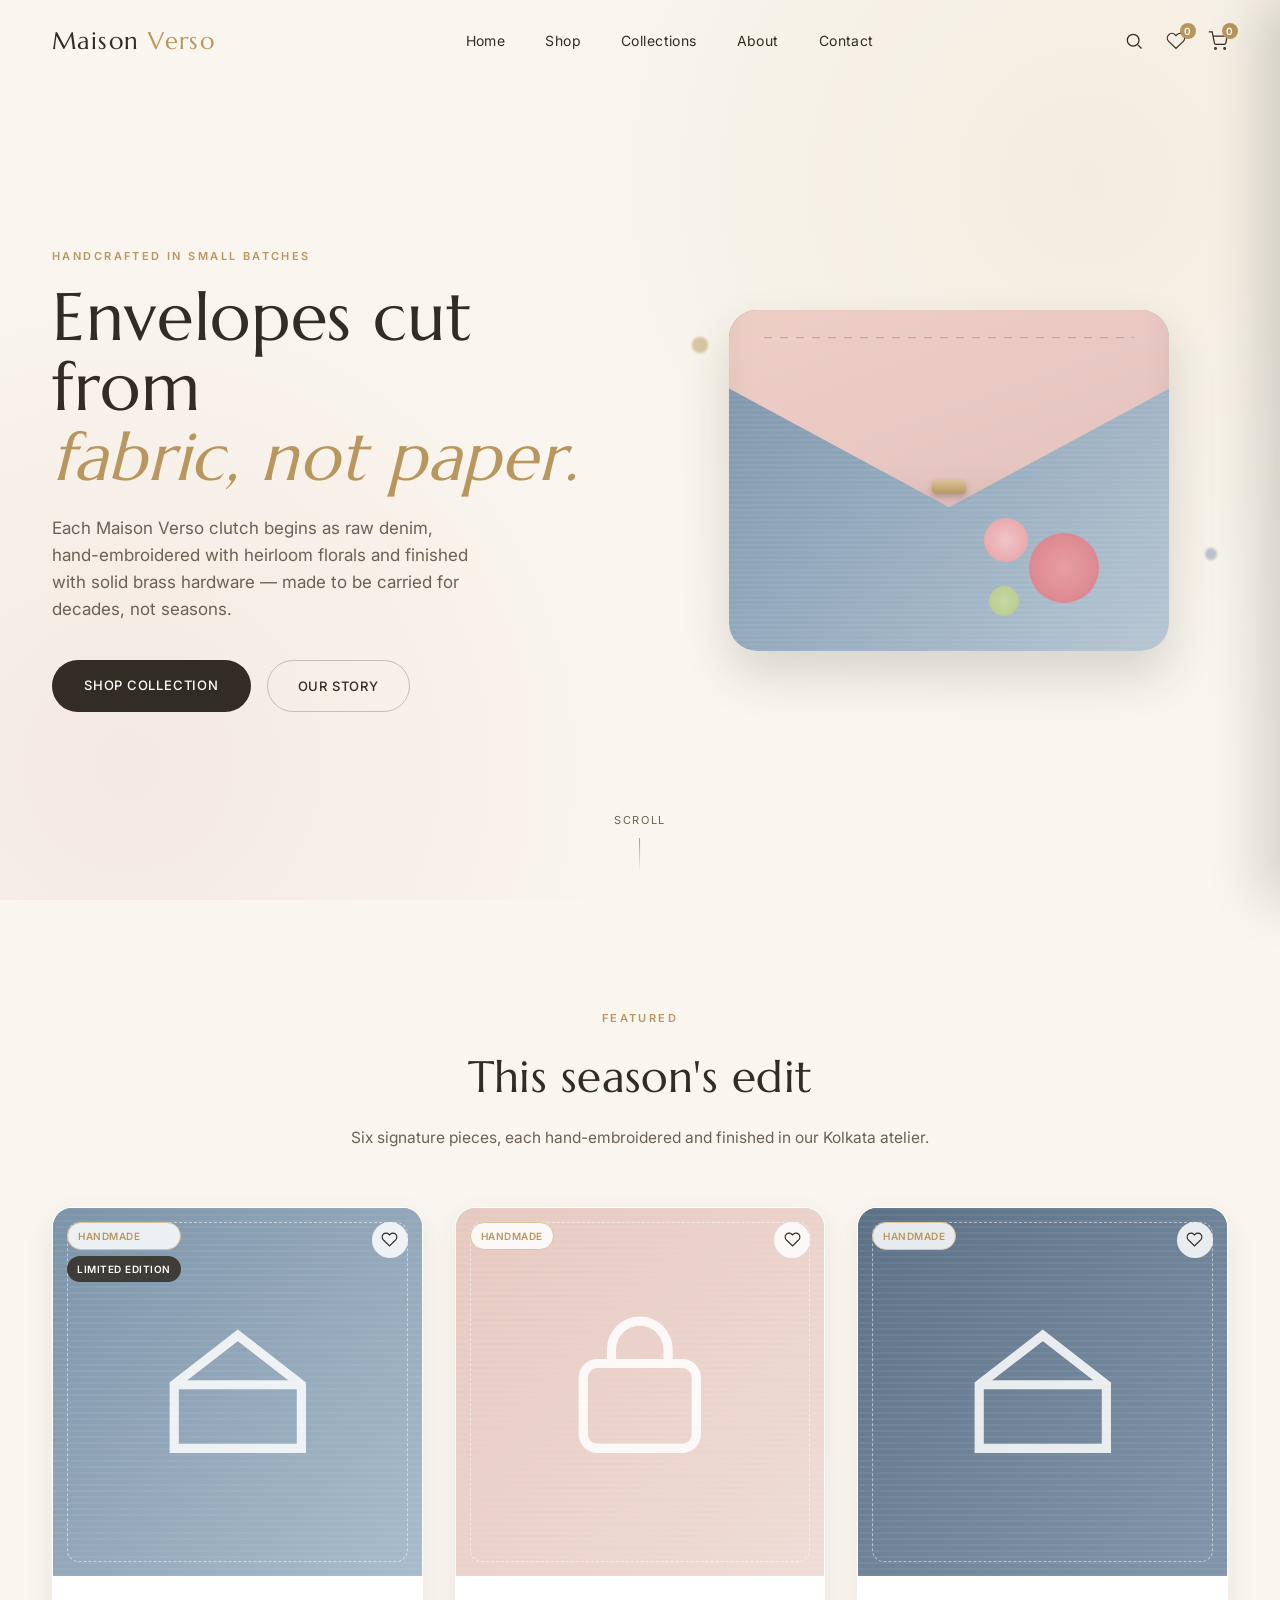
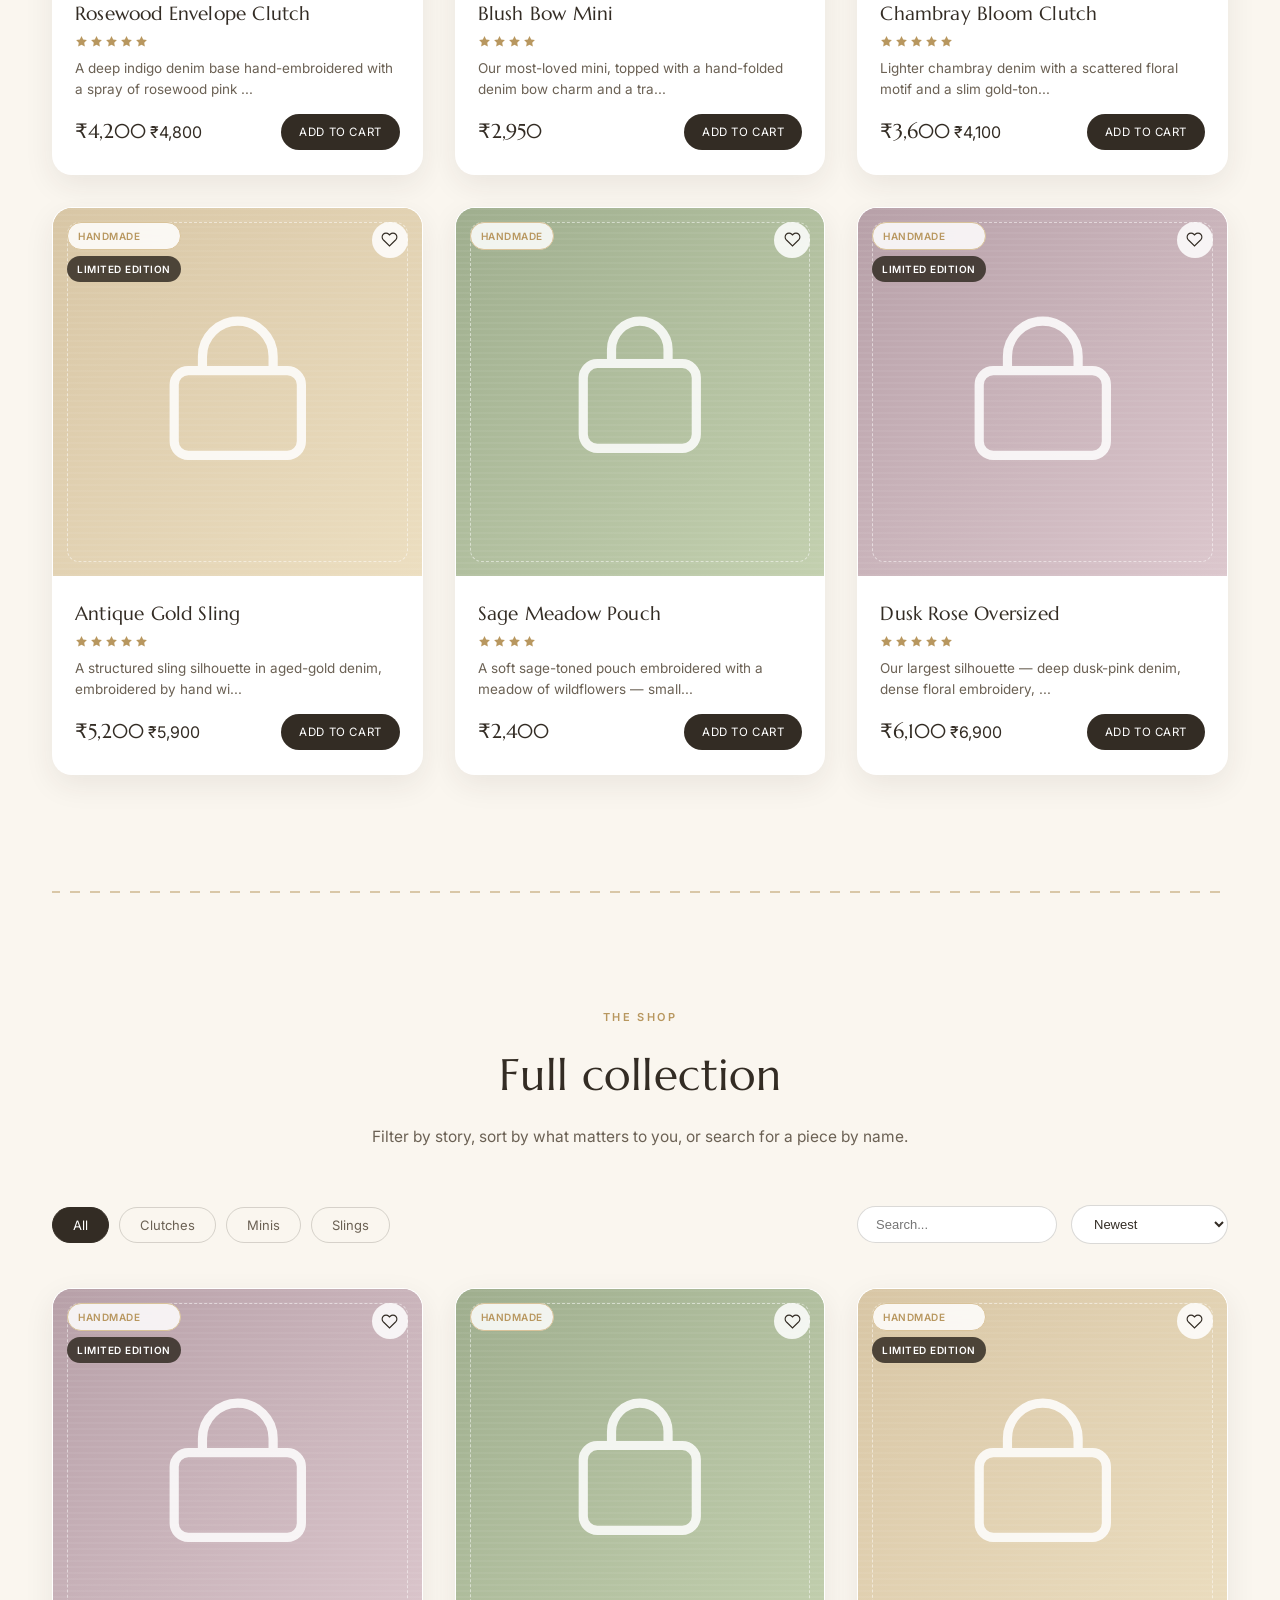
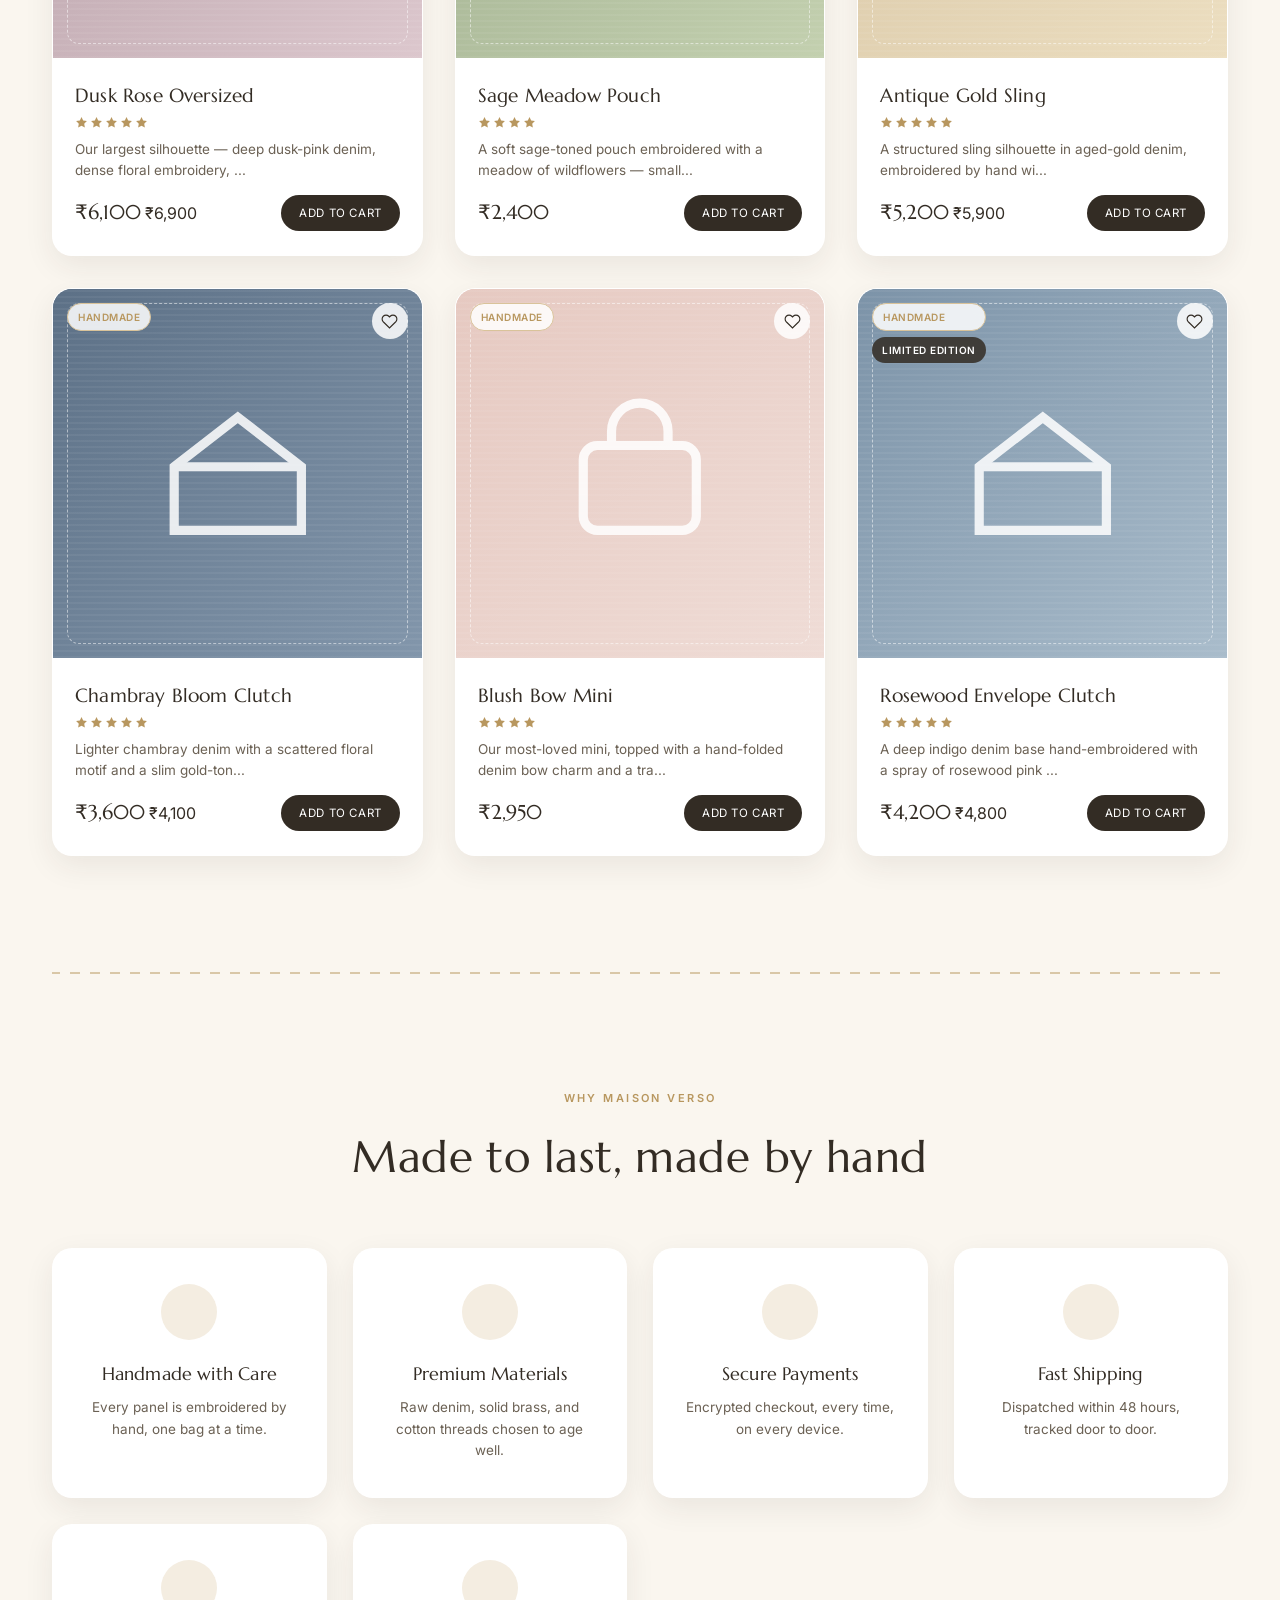
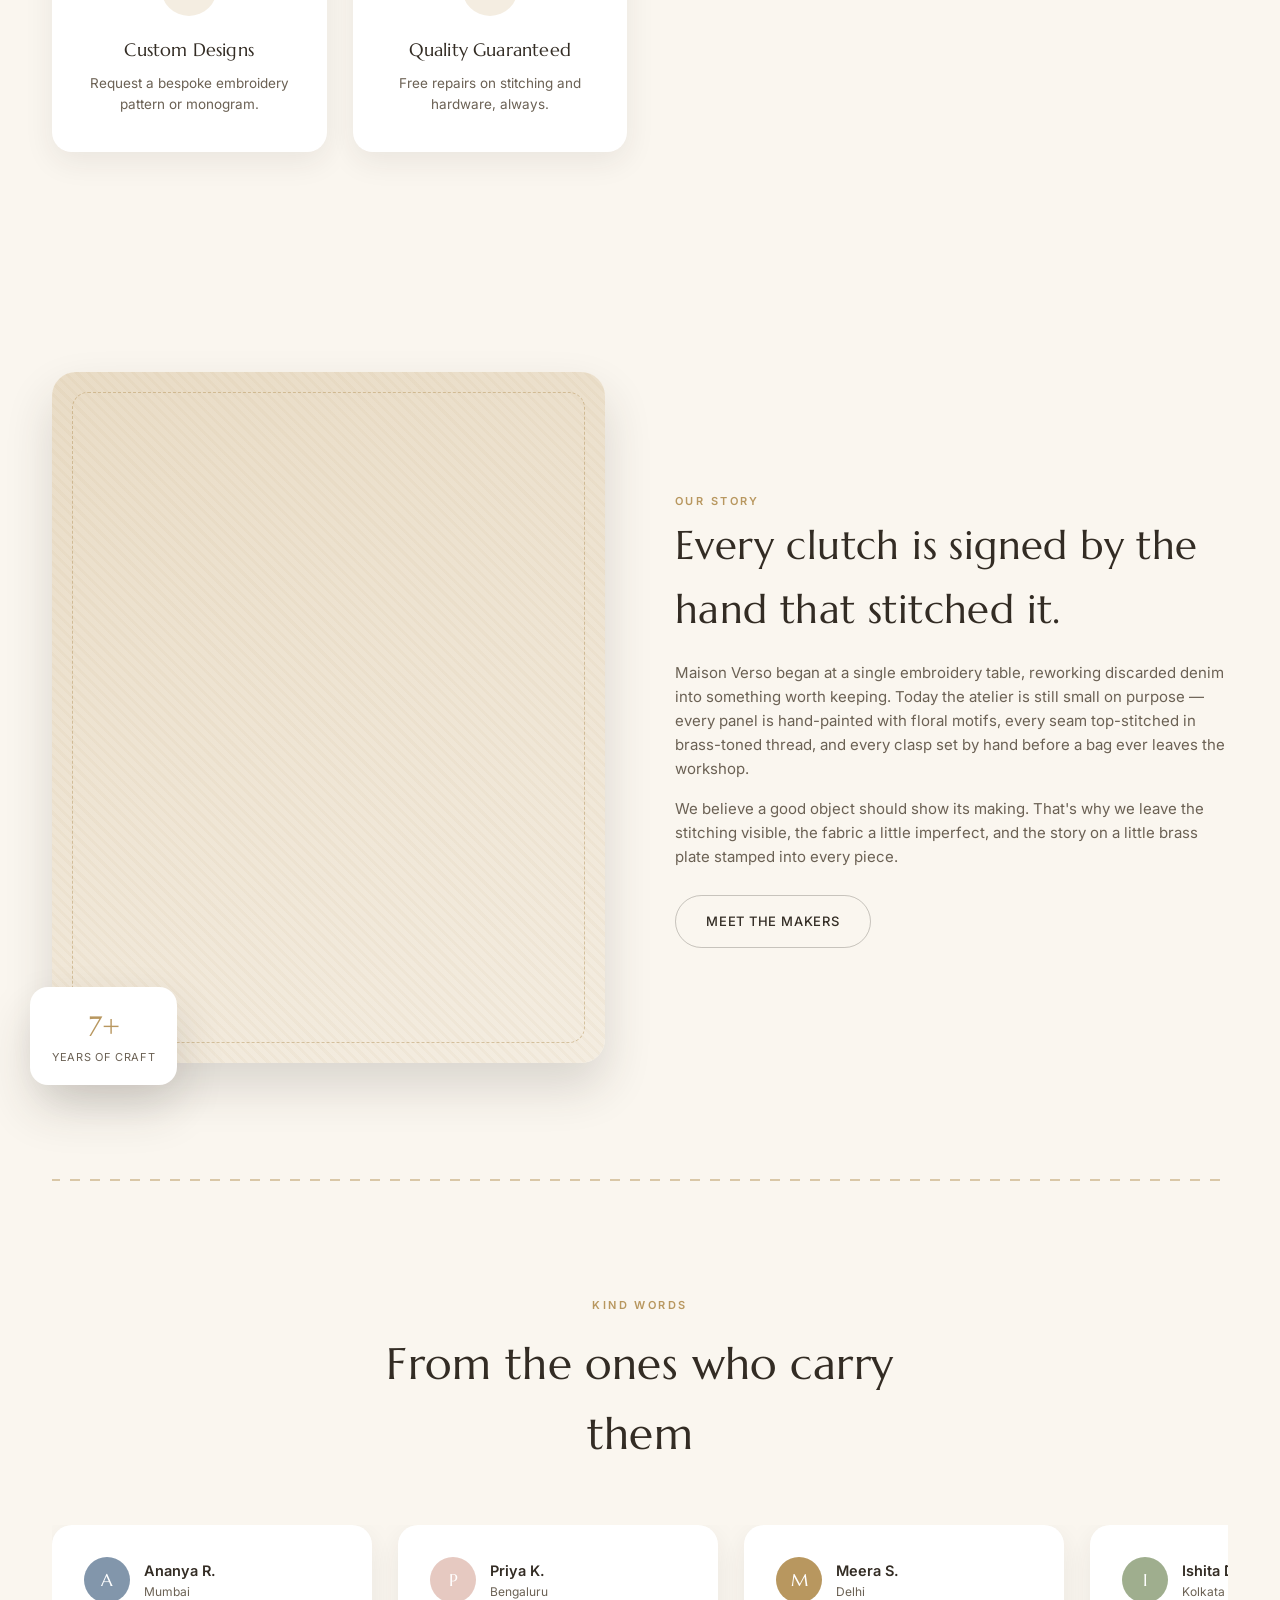
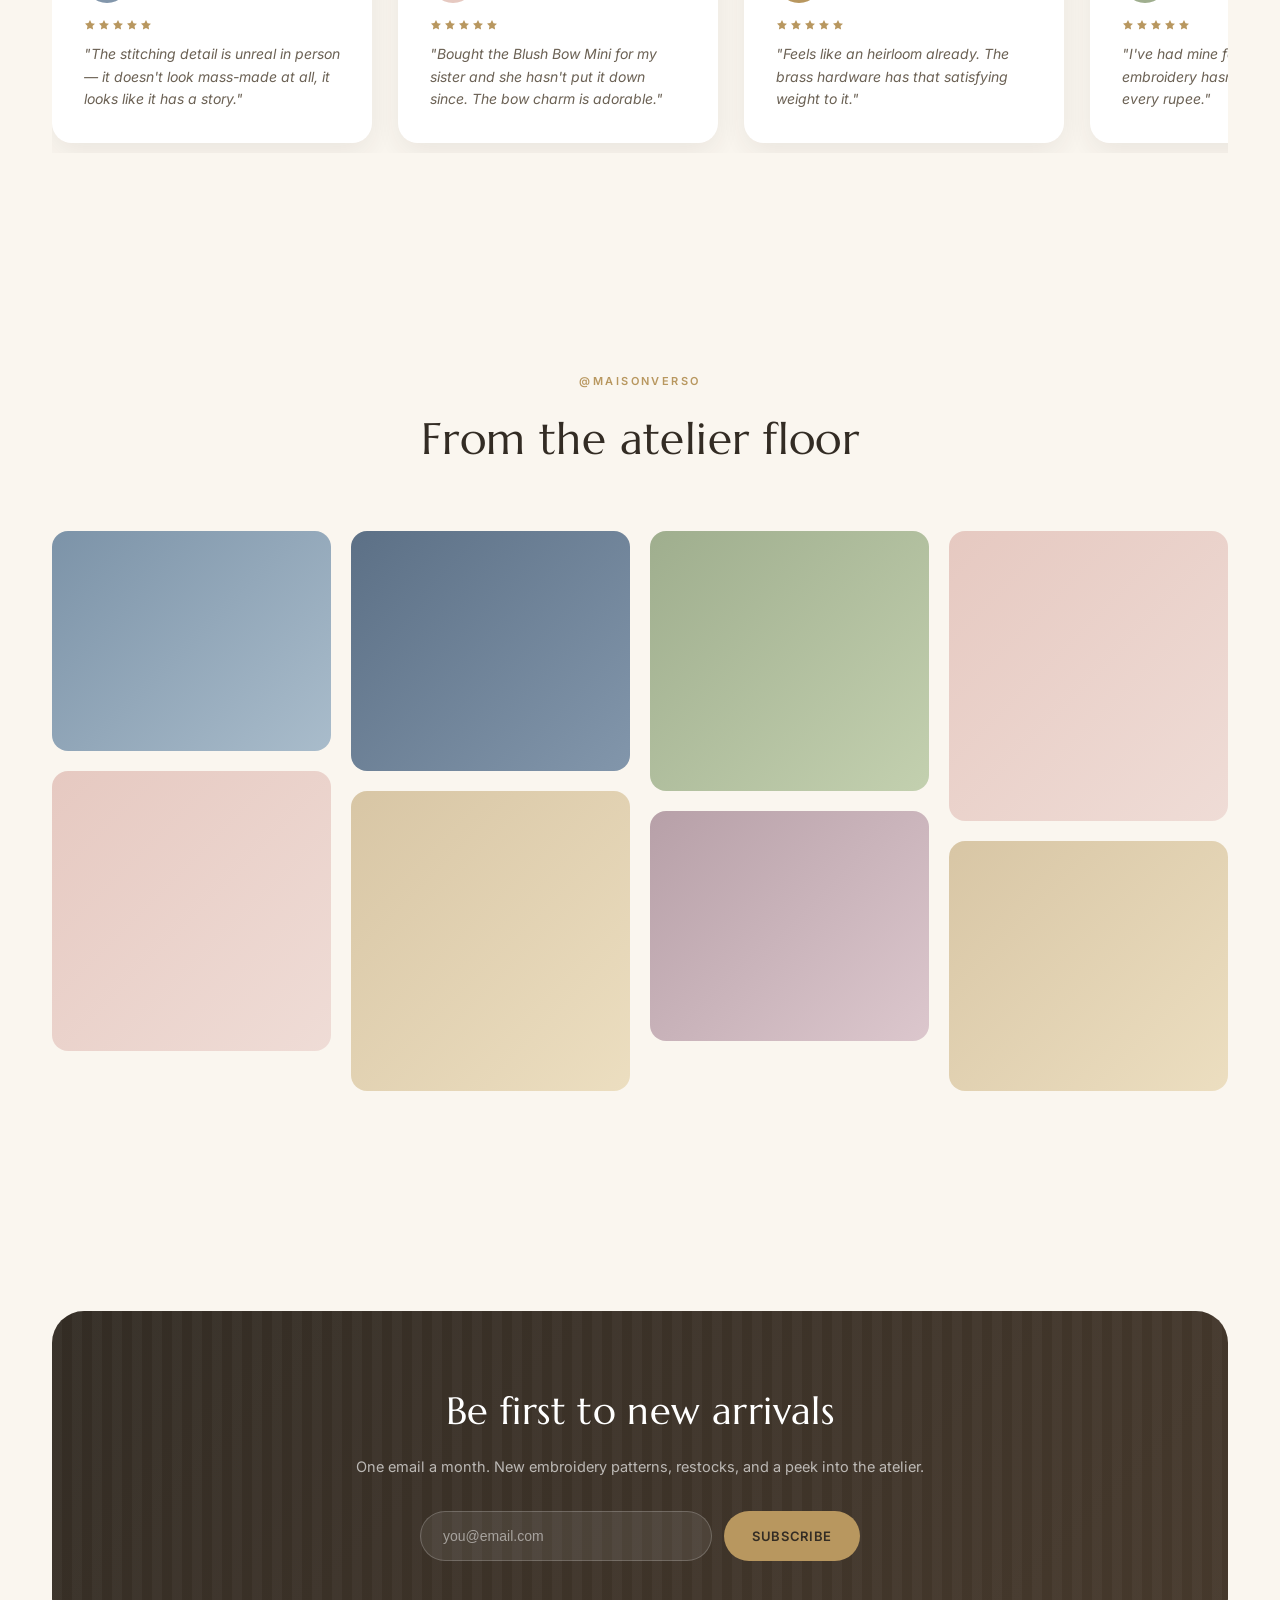
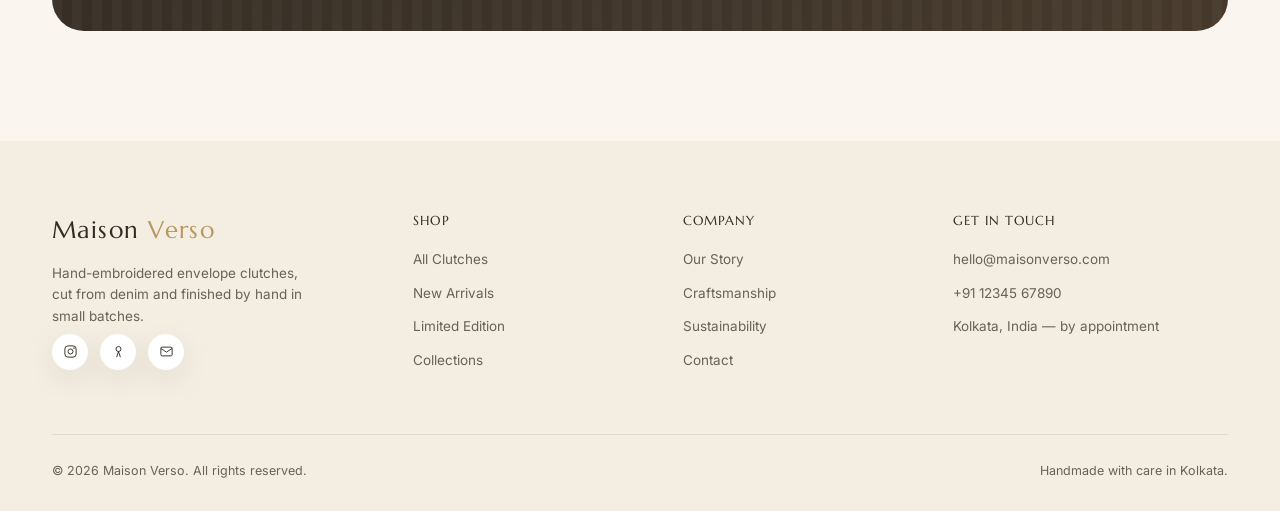
==== commit e98ab0bf: "Update mumy.html" ====
--- a/mumy.html
+++ b/mumy.html
@@ -95,15 +95,55 @@
     font-size:10px; width:16px; height:16px; border-radius:50%; display:flex; align-items:center; justify-content:center;
     font-family:var(--sans); font-weight:600;
   }
+  .search-wrap{position:relative; display:flex; align-items:center;}
+  .search-icon-btn{position:relative; z-index:2; transition:opacity 0.25s ease, transform 0.25s ease;}
+  .search-wrap.open .search-icon-btn{opacity:0; transform:scale(0.7); pointer-events:none;}
   .search-box{
-    display:flex; align-items:center; gap:8px; background:var(--white); border-radius:20px;
-    padding:6px 14px; box-shadow:var(--shadow-soft); max-width:0; overflow:hidden; transition:max-width 0.4s ease, padding 0.4s ease;
-  }
-  .search-box.open{max-width:220px; padding:6px 14px;}
-  .search-box input{border:none; outline:none; font-size:13px; background:transparent; width:170px; font-family:var(--sans);}
+    position:absolute; top:50%; right:0; transform:translateY(-50%);
+    display:flex; align-items:center; gap:10px;
+    background:var(--white); border-radius:100px;
+    box-shadow:0 8px 28px rgba(51,44,36,0.14), 0 0 0 1px rgba(51,44,36,0.06);
+    width:0; padding:0; overflow:hidden; opacity:0; pointer-events:none;
+    transition: width 0.45s cubic-bezier(.22,.61,.36,1), opacity 0.25s ease, padding 0.45s cubic-bezier(.22,.61,.36,1);
+    z-index:1;
+  }
+  .search-box.open{width:250px; padding:10px 8px 10px 18px; opacity:1; pointer-events:auto;}
+  .search-box svg{flex-shrink:0; color:var(--gold); transition:color 0.3s ease;}
+  .search-box input{border:none; outline:none; font-size:13.5px; background:transparent; width:100%; font-family:var(--sans); color:var(--ink);}
+  .search-box input::placeholder{color:var(--ink-soft);}
+  .search-close{
+    flex-shrink:0; width:24px; height:24px; border-radius:50%; display:flex; align-items:center; justify-content:center;
+    background:var(--ivory); transition:background 0.3s ease, transform 0.3s ease;
+  }
+  .search-close:hover{background:var(--gold-light); transform:rotate(90deg);}
+  .search-close svg{width:11px; height:11px; stroke:var(--ink); stroke-width:2; color:var(--ink);}
+
+  .hamburger{
+    display:none; flex-direction:column; justify-content:center; gap:5px; width:26px; height:20px; margin-left:6px;
+  }
+  .hamburger span{display:block; height:2px; width:100%; background:var(--ink); border-radius:2px; transition:transform 0.3s ease, opacity 0.3s ease;}
+  .hamburger.active span:nth-child(1){transform:translateY(7px) rotate(45deg);}
+  .hamburger.active span:nth-child(2){opacity:0;}
+  .hamburger.active span:nth-child(3){transform:translateY(-7px) rotate(-45deg);}
 
   @media (max-width:920px){
-    .nav-links{display:none;}
+    .nav-links{
+      display:flex; flex-direction:column; gap:0;
+      position:fixed; left:0; right:0; top:var(--nav-h, 78px); z-index:999;
+      background:rgba(255,255,255,0.98); backdrop-filter:blur(16px);
+      box-shadow:0 16px 30px rgba(51,44,36,0.1);
+      max-height:0; overflow:hidden; opacity:0; padding:0 32px;
+      transition:max-height 0.4s cubic-bezier(.22,.61,.36,1), opacity 0.3s ease, padding 0.4s ease;
+    }
+    .nav-links.open{max-height:360px; opacity:1; padding:18px 32px 26px;}
+    .nav-links li{width:100%;}
+    .nav-links a{display:block; padding:13px 0; font-size:15px; border-bottom:1px solid rgba(51,44,36,0.08);}
+    .nav-links a::after{display:none;}
+    .hamburger{display:flex;}
+  }
+  @media(max-width:480px){
+    .nav-inner{padding:0 18px;}
+    .nav-icons{gap:14px;}
   }
 
   /* ---------- HERO ---------- */
@@ -150,7 +190,8 @@
   }
   @keyframes rippleAnim{to{transform:scale(3); opacity:0;}}
 
-  .hero-visual{position:relative; display:flex; align-items:center; justify-content:center;}
+  .hero-visual{position:relative; display:flex; align-items:center; justify-content:center; perspective:1200px;}
+  .tilt-wrap{transition: transform 0.2s ease-out; transform-style:preserve-3d; width:100%; display:flex; justify-content:center;}
   .hero-card{
     width:100%; max-width:440px; aspect-ratio:4/3.1; border-radius:28px; position:relative;
     background:
@@ -507,6 +548,36 @@
   }
   @keyframes loadBar{0%{transform:scaleX(0); transform-origin:left;} 50%{transform:scaleX(1); transform-origin:left;} 51%{transform-origin:right;} 100%{transform:scaleX(0); transform-origin:right;}}
 
+  /* ---------- ADD TO CART MICRO-INTERACTION ---------- */
+  .fly-clone{
+    position:fixed; z-index:2000; pointer-events:none; overflow:hidden;
+    box-shadow:0 10px 26px rgba(51,44,36,0.3);
+    transition: left 0.7s cubic-bezier(.34,1.15,.4,1), top 0.7s cubic-bezier(.34,1.15,.4,1),
+                width 0.7s cubic-bezier(.34,1.15,.4,1), height 0.7s cubic-bezier(.34,1.15,.4,1),
+                border-radius 0.7s ease, opacity 0.7s ease 0.15s;
+  }
+  @keyframes cartBump{
+    0%{transform:scale(1) rotate(0);}
+    25%{transform:scale(1.3) rotate(-10deg);}
+    50%{transform:scale(0.92) rotate(6deg);}
+    75%{transform:scale(1.08) rotate(-2deg);}
+    100%{transform:scale(1) rotate(0);}
+  }
+  .icon-btn.cart-bump{animation:cartBump 0.55s cubic-bezier(.34,1.4,.44,1);}
+  @keyframes badgePop{
+    0%{transform:scale(1);}
+    40%{transform:scale(1.6); background:var(--ink);}
+    100%{transform:scale(1);}
+  }
+  .cart-count.badge-pop{animation:badgePop 0.45s ease;}
+  @keyframes btnPulse{
+    0%{transform:scale(1);}
+    35%{transform:scale(0.94);}
+    60%{transform:scale(1.04);}
+    100%{transform:scale(1);}
+  }
+  .add-btn.pulsing{animation:btnPulse 0.4s ease;}
+
   .toast{
     position:fixed; bottom:30px; left:50%; transform:translateX(-50%) translateY(20px); background:var(--ink); color:var(--white);
     padding:14px 26px; border-radius:100px; font-size:13px; z-index:1500; opacity:0; transition:all 0.4s ease; pointer-events:none;
@@ -530,13 +601,18 @@
       <li><a href="#contact">Contact</a></li>
     </ul>
     <div class="nav-icons">
-      <div class="search-box" id="searchBox">
-        <svg viewBox="0 0 24 24" stroke="currentColor" fill="none" stroke-width="1.5" width="15" height="15"><circle cx="11" cy="11" r="7"/><line x1="21" y1="21" x2="16.65" y2="16.65"/></svg>
-        <input type="text" id="shopSearchNav" placeholder="Search pieces...">
-      </div>
-      <button class="icon-btn" id="searchToggle" aria-label="Search">
-        <svg viewBox="0 0 24 24"><circle cx="11" cy="11" r="7"/><line x1="21" y1="21" x2="16.65" y2="16.65"/></svg>
-      </button>
+      <div class="search-wrap" id="searchWrap">
+        <button class="icon-btn search-icon-btn" id="searchToggle" aria-label="Search" aria-expanded="false">
+          <svg viewBox="0 0 24 24"><circle cx="11" cy="11" r="7"/><line x1="21" y1="21" x2="16.65" y2="16.65"/></svg>
+        </button>
+        <div class="search-box" id="searchBox">
+          <svg viewBox="0 0 24 24" stroke="currentColor" fill="none" stroke-width="1.5" width="15" height="15"><circle cx="11" cy="11" r="7"/><line x1="21" y1="21" x2="16.65" y2="16.65"/></svg>
+          <input type="text" id="shopSearchNav" placeholder="Search pieces..." autocomplete="off">
+          <button class="search-close" id="searchClose" aria-label="Close search">
+            <svg viewBox="0 0 24 24"><line x1="4" y1="4" x2="20" y2="20"/><line x1="20" y1="4" x2="4" y2="20"/></svg>
+          </button>
+        </div>
+      </div>
       <button class="icon-btn" id="wishlistBtn" aria-label="Wishlist">
         <svg viewBox="0 0 24 24"><path d="M20.8 4.6a5.5 5.5 0 0 0-7.8 0L12 5.6l-1-1a5.5 5.5 0 0 0-7.8 7.8l1 1L12 21l7.8-7.6 1-1a5.5 5.5 0 0 0 0-7.8z"/></svg>
         <span class="cart-count" id="wishCount">0</span>
@@ -544,6 +620,9 @@
       <button class="icon-btn" id="cartBtn" aria-label="Cart">
         <svg viewBox="0 0 24 24"><circle cx="9" cy="21" r="1"/><circle cx="20" cy="21" r="1"/><path d="M1 1h4l2.7 13.4a2 2 0 0 0 2 1.6h9.7a2 2 0 0 0 2-1.6L23 6H6"/></svg>
         <span class="cart-count" id="cartCount">0</span>
+      </button>
+      <button class="hamburger" id="hamburgerBtn" aria-label="Menu" aria-expanded="false">
+        <span></span><span></span><span></span>
       </button>
     </div>
   </div>
@@ -565,13 +644,15 @@
       <div class="float-shape s1"></div>
       <div class="float-shape s2"></div>
       <div class="float-shape s3"></div>
-      <div class="hero-card">
-        <div class="flap"></div>
-        <div class="stitch-line"></div>
-        <div class="bloom b1"></div>
-        <div class="bloom b2"></div>
-        <div class="bloom b3"></div>
-        <div class="clasp"></div>
+      <div class="tilt-wrap" id="tiltWrap">
+        <div class="hero-card">
+          <div class="flap"></div>
+          <div class="stitch-line"></div>
+          <div class="bloom b1"></div>
+          <div class="bloom b2"></div>
+          <div class="bloom b3"></div>
+          <div class="clasp"></div>
+        </div>
       </div>
     </div>
   </div>
@@ -737,7 +818,7 @@
   <div class="cart-items" id="cartItems"></div>
   <div class="cart-foot">
     <div class="cart-total"><span>Subtotal</span><span class="amt" id="cartTotal">₹0</span></div>
-    <button class="checkout-btn">Checkout</button>
+    <button class="checkout-btn" id="checkoutBtn">Checkout</button>
   </div>
 </div>
 
@@ -749,51 +830,177 @@
 <div class="toast" id="toast"></div>
 
 <script>
-/* ============ PRODUCT DATA ============ */
-const PRODUCTS = [
-  {id:1, name:"Rosewood Envelope Clutch", price:4200, category:"Clutches", swatch:"sw-1", rating:5, popularity:98, limited:true,
-   desc:"A deep indigo denim base hand-embroidered with a spray of rosewood pink blooms, finished with a brass clasp and detachable chain.",
-   materials:"Raw denim, cotton embroidery thread, solid brass hardware", dimensions:"28 × 17 × 4 cm", colors:["#7c93a8","#5c7086","#e6c9c1"],
-   delivery:"5–7 working days"},
-  {id:2, name:"Blush Bow Mini", price:2950, category:"Minis", swatch:"sw-2", rating:4, popularity:80, limited:false,
-   desc:"Our most-loved mini, topped with a hand-folded denim bow charm and a trail of blush florals across the flap.",
-   materials:"Washed denim, blush cotton lining, brass ring", dimensions:"20 × 13 × 3 cm", colors:["#e6c9c1","#b7a0a8","#d8c6a5"],
-   delivery:"4–6 working days"},
-  {id:3, name:"Chambray Bloom Clutch", price:3600, category:"Clutches", swatch:"sw-3", rating:5, popularity:91, limited:false,
-   desc:"Lighter chambray denim with a scattered floral motif and a slim gold-tone frame closure — an everyday piece that still feels special.",
-   materials:"Chambray denim, silk-blend thread, gold-tone frame", dimensions:"26 × 16 × 4 cm", colors:["#5c7086","#7c93a8","#9fae8e"],
-   delivery:"5–7 working days"},
-  {id:4, name:"Antique Gold Sling", price:5200, category:"Slings", swatch:"sw-4", rating:5, popularity:75, limited:true,
-   desc:"A structured sling silhouette in aged-gold denim, embroidered by hand with a single climbing rose vine along the seam.",
-   materials:"Waxed denim, antique-gold hardware, adjustable strap", dimensions:"24 × 15 × 6 cm", colors:["#d8c6a5","#b8975f","#332c24"],
-   delivery:"6–8 working days"},
-  {id:5, name:"Sage Meadow Pouch", price:2400, category:"Minis", swatch:"sw-5", rating:4, popularity:64, limited:false,
-   desc:"A soft sage-toned pouch embroidered with a meadow of wildflowers — small enough for evenings, sturdy enough for every day.",
-   materials:"Cotton-denim blend, brass zip pull", dimensions:"18 × 11 × 3 cm", colors:["#9fae8e","#c3d0af","#e6c9c1"],
-   delivery:"3–5 working days"},
-  {id:6, name:"Dusk Rose Oversized", price:6100, category:"Slings", swatch:"sw-6", rating:5, popularity:87, limited:true,
-   desc:"Our largest silhouette — deep dusk-pink denim, dense floral embroidery, and a substantial brass chain built for everyday carry.",
-   materials:"Heavyweight denim, brass chain, suede lining", dimensions:"30 × 20 × 7 cm", colors:["#b7a0a8","#dcc7cd","#332c24"],
-   delivery:"6–8 working days"}
-];
-
-const CATEGORIES = ["All", "Clutches", "Minis", "Slings"];
-
-const WHY = [
-  {title:"Handmade with Care", desc:"Every panel is embroidered by hand, one bag at a time.", icon:'<path d="M12 21s-7-4.5-9.5-9A5.5 5.5 0 0 1 12 6a5.5 5.5 0 0 1 9.5 6c-2.5 4.5-9.5 9-9.5 9z"/>'},
-  {title:"Premium Materials", desc:"Raw denim, solid brass, and cotton threads chosen to age well.", icon:'<path d="M12 2l3 7h7l-5.5 4.5L18 21l-6-4-6 4 1.5-7.5L2 9h7z"/>'},
-  {title:"Secure Payments", desc:"Encrypted checkout, every time, on every device.", icon:'<rect x="3" y="11" width="18" height="10" rx="2"/><path d="M7 11V7a5 5 0 0 1 10 0v4"/>'},
-  {title:"Fast Shipping", desc:"Dispatched within 48 hours, tracked door to door.", icon:'<path d="M3 7h11v10H3zM14 10h4l3 3v4h-7z"/><circle cx="7" cy="19" r="1.6"/><circle cx="18" cy="19" r="1.6"/>'},
-  {title:"Custom Designs", desc:"Request a bespoke embroidery pattern or monogram.", icon:'<path d="M3 21l4-1 11-11-3-3L4 17z"/><path d="M13 5l3 3"/>'},
-  {title:"Quality Guaranteed", desc:"Free repairs on stitching and hardware, always.", icon:'<path d="M12 2l8 4v6c0 5-3.5 8.5-8 10-4.5-1.5-8-5-8-10V6z"/>'}
-];
-
-const TESTIMONIALS = [
-  {name:"Ananya R.", loc:"Mumbai", quote:"The stitching detail is unreal in person — it doesn't look mass-made at all, it looks like it has a story.", initial:"A", color:"#8296ab"},
-  {name:"Priya K.", loc:"Bengaluru", quote:"Bought the Blush Bow Mini for my sister and she hasn't put it down since. The bow charm is adorable.", initial:"P", color:"#e6c9c1"},
-  {name:"Meera S.", loc:"Delhi", quote:"Feels like an heirloom already. The brass hardware has that satisfying weight to it.", initial:"M", color:"#b8975f"},
-  {name:"Ishita D.", loc:"Kolkata", quote:"I've had mine for two years and the embroidery hasn't faded a bit. Worth every rupee.", initial:"I", color:"#9fae8e"}
-];
+/* ============================================================
+   BACKEND API SCAFFOLD — not wired to a real server yet.
+   ------------------------------------------------------------
+   Every call below just logs its payload to the console for now.
+   When your server is ready:
+     1. Set API.baseURL to your real endpoint.
+     2. In API.request(), delete the console.log line and
+        uncomment the fetch() block underneath it.
+     3. Everything that calls API.* elsewhere in this file
+        (addToCart, toggleWish, newsletter, checkout) needs
+        no other changes — they already call these methods.
+   ============================================================ */
+const API = {
+  baseURL: 'https://your-server.com/api', // TODO: replace with your real API base URL
+
+  async request(path, method = 'POST', body = null){
+    console.log(`[API stub] ${method} ${this.baseURL}${path}`, body || '');
+    // Uncomment this block once your server exists, and remove the console.log above:
+    //
+    // try {
+    //   const res = await fetch(`${this.baseURL}${path}`, {
+    //     method,
+    //     headers: { 'Content-Type': 'application/json' },
+    //     credentials: 'include', // if you use cookie-based sessions
+    //     body: body ? JSON.stringify(body) : undefined
+    //   });
+    //   if(!res.ok) throw new Error(`Request failed: ${res.status}`);
+    //   return await res.json();
+    // } catch(err){
+    //   console.error('API request failed', err);
+    // }
+    return Promise.resolve(null);
+  },
+
+  // Cart
+  addToCart(item){ return this.request('/cart/add', 'POST', item); },
+  removeFromCart(id){ return this.request('/cart/remove', 'POST', { id }); },
+  updateCartQty(id, qty){ return this.request('/cart/update', 'POST', { id, qty }); },
+
+  // Wishlist
+  addToWishlist(id){ return this.request('/wishlist/add', 'POST', { id }); },
+  removeFromWishlist(id){ return this.request('/wishlist/remove', 'POST', { id }); },
+
+  // Newsletter + checkout
+  subscribeNewsletter(email){ return this.request('/newsletter/subscribe', 'POST', { email }); },
+  checkout(cart){ return this.request('/checkout', 'POST', { cart }); }
+};
+
+/* ============================================================
+   SITE DATA — everything editable lives here in one place.
+   ------------------------------------------------------------
+   Each product supports an "image" field: paste a real photo
+   URL there (e.g. "https://yoursite.com/images/rosewood.jpg")
+   and the card will show that photo instead of the built-in
+   fabric-swatch illustration. Leave image: "" to keep the
+   illustration. originalPrice is optional — set it equal to
+   price if there's no discount, or higher to show a strikethrough.
+   ============================================================ */
+const SITE_DATA = {
+
+  categories: ["All", "Clutches", "Minis", "Slings"],
+
+  products: [
+    {
+      id: 1, name: "Rosewood Envelope Clutch", category: "Clutches",
+      price: 4200, originalPrice: 4800,
+      image: "", swatch: "sw-1",
+      rating: 5, popularity: 98, limited: true,
+      desc: "A deep indigo denim base hand-embroidered with a spray of rosewood pink blooms, finished with a brass clasp and detachable chain.",
+      materials: "Raw denim, cotton embroidery thread, solid brass hardware",
+      dimensions: "28 × 17 × 4 cm",
+      colors: [
+        { name: "Denim Blue", hex: "#7c93a8" },
+        { name: "Deep Indigo", hex: "#5c7086" },
+        { name: "Rosewood Blush", hex: "#e6c9c1" }
+      ],
+      delivery: "5–7 working days"
+    },
+    {
+      id: 2, name: "Blush Bow Mini", category: "Minis",
+      price: 2950, originalPrice: 2950,
+      image: "", swatch: "sw-2",
+      rating: 4, popularity: 80, limited: false,
+      desc: "Our most-loved mini, topped with a hand-folded denim bow charm and a trail of blush florals across the flap.",
+      materials: "Washed denim, blush cotton lining, brass ring",
+      dimensions: "20 × 13 × 3 cm",
+      colors: [
+        { name: "Blush Pink", hex: "#e6c9c1" },
+        { name: "Dusty Mauve", hex: "#b7a0a8" },
+        { name: "Antique Gold", hex: "#d8c6a5" }
+      ],
+      delivery: "4–6 working days"
+    },
+    {
+      id: 3, name: "Chambray Bloom Clutch", category: "Clutches",
+      price: 3600, originalPrice: 4100,
+      image: "", swatch: "sw-3",
+      rating: 5, popularity: 91, limited: false,
+      desc: "Lighter chambray denim with a scattered floral motif and a slim gold-tone frame closure — an everyday piece that still feels special.",
+      materials: "Chambray denim, silk-blend thread, gold-tone frame",
+      dimensions: "26 × 16 × 4 cm",
+      colors: [
+        { name: "Deep Indigo", hex: "#5c7086" },
+        { name: "Denim Blue", hex: "#7c93a8" },
+        { name: "Sage Green", hex: "#9fae8e" }
+      ],
+      delivery: "5–7 working days"
+    },
+    {
+      id: 4, name: "Antique Gold Sling", category: "Slings",
+      price: 5200, originalPrice: 5900,
+      image: "", swatch: "sw-4",
+      rating: 5, popularity: 75, limited: true,
+      desc: "A structured sling silhouette in aged-gold denim, embroidered by hand with a single climbing rose vine along the seam.",
+      materials: "Waxed denim, antique-gold hardware, adjustable strap",
+      dimensions: "24 × 15 × 6 cm",
+      colors: [
+        { name: "Antique Gold", hex: "#d8c6a5" },
+        { name: "Brass", hex: "#b8975f" },
+        { name: "Ink Black", hex: "#332c24" }
+      ],
+      delivery: "6–8 working days"
+    },
+    {
+      id: 5, name: "Sage Meadow Pouch", category: "Minis",
+      price: 2400, originalPrice: 2400,
+      image: "", swatch: "sw-5",
+      rating: 4, popularity: 64, limited: false,
+      desc: "A soft sage-toned pouch embroidered with a meadow of wildflowers — small enough for evenings, sturdy enough for every day.",
+      materials: "Cotton-denim blend, brass zip pull",
+      dimensions: "18 × 11 × 3 cm",
+      colors: [
+        { name: "Sage Green", hex: "#9fae8e" },
+        { name: "Meadow Mint", hex: "#c3d0af" },
+        { name: "Blush Pink", hex: "#e6c9c1" }
+      ],
+      delivery: "3–5 working days"
+    },
+    {
+      id: 6, name: "Dusk Rose Oversized", category: "Slings",
+      price: 6100, originalPrice: 6900,
+      image: "", swatch: "sw-6",
+      rating: 5, popularity: 87, limited: true,
+      desc: "Our largest silhouette — deep dusk-pink denim, dense floral embroidery, and a substantial brass chain built for everyday carry.",
+      materials: "Heavyweight denim, brass chain, suede lining",
+      dimensions: "30 × 20 × 7 cm",
+      colors: [
+        { name: "Dusk Mauve", hex: "#b7a0a8" },
+        { name: "Dusty Rose", hex: "#dcc7cd" },
+        { name: "Ink Black", hex: "#332c24" }
+      ],
+      delivery: "6–8 working days"
+    }
+  ],
+
+  why: [
+    { title:"Handmade with Care", desc:"Every panel is embroidered by hand, one bag at a time.", icon:'<path d="M12 21s-7-4.5-9.5-9A5.5 5.5 0 0 1 12 6a5.5 5.5 0 0 1 9.5 6c-2.5 4.5-9.5 9-9.5 9z"/>' },
+    { title:"Premium Materials", desc:"Raw denim, solid brass, and cotton threads chosen to age well.", icon:'<path d="M12 2l3 7h7l-5.5 4.5L18 21l-6-4-6 4 1.5-7.5L2 9h7z"/>' },
+    { title:"Secure Payments", desc:"Encrypted checkout, every time, on every device.", icon:'<rect x="3" y="11" width="18" height="10" rx="2"/><path d="M7 11V7a5 5 0 0 1 10 0v4"/>' },
+    { title:"Fast Shipping", desc:"Dispatched within 48 hours, tracked door to door.", icon:'<path d="M3 7h11v10H3zM14 10h4l3 3v4h-7z"/><circle cx="7" cy="19" r="1.6"/><circle cx="18" cy="19" r="1.6"/>' },
+    { title:"Custom Designs", desc:"Request a bespoke embroidery pattern or monogram.", icon:'<path d="M3 21l4-1 11-11-3-3L4 17z"/><path d="M13 5l3 3"/>' },
+    { title:"Quality Guaranteed", desc:"Free repairs on stitching and hardware, always.", icon:'<path d="M12 2l8 4v6c0 5-3.5 8.5-8 10-4.5-1.5-8-5-8-10V6z"/>' }
+  ],
+
+  testimonials: [
+    { name:"Ananya R.", loc:"Mumbai", quote:"The stitching detail is unreal in person — it doesn't look mass-made at all, it looks like it has a story.", initial:"A", color:"#8296ab" },
+    { name:"Priya K.", loc:"Bengaluru", quote:"Bought the Blush Bow Mini for my sister and she hasn't put it down since. The bow charm is adorable.", initial:"P", color:"#e6c9c1" },
+    { name:"Meera S.", loc:"Delhi", quote:"Feels like an heirloom already. The brass hardware has that satisfying weight to it.", initial:"M", color:"#b8975f" },
+    { name:"Ishita D.", loc:"Kolkata", quote:"I've had mine for two years and the embroidery hasn't faded a bit. Worth every rupee.", initial:"I", color:"#9fae8e" }
+  ]
+};
 
 /* ============ STATE (in-memory, no localStorage) ============ */
 let cart = [];
@@ -816,12 +1023,35 @@
   return '<svg viewBox="0 0 24 24"><path d="M12 2l3.1 6.3 6.9 1-5 4.9 1.2 6.9L12 17.8 5.8 21l1.2-6.9-5-4.9 6.9-1z"/></svg>';
 }
 
+function mediaMarkup(p){
+  return p.image
+    ? `<img class="product-img" src="${p.image}" alt="${p.name}" onerror="this.style.display='none'; this.nextElementSibling.style.display='flex';"><div class="swatch ${p.swatch}" style="display:none;"><div class="sw-icon">${iconFor(p.category)}</div></div>`
+    : `<div class="swatch ${p.swatch}"><div class="sw-icon">${iconFor(p.category)}</div></div>`;
+}
+
+function cardControlHTML(p){
+  const item = cart.find(c=>c.id===p.id);
+  if(!item){
+    return `<button class="add-btn" data-add="${p.id}">Add to Cart</button>`;
+  }
+  return `
+    <div class="card-stepper">
+      <button class="qty-btn" data-card-minus="${p.id}" aria-label="Decrease quantity">−</button>
+      <span>${item.qty}</span>
+      <button class="qty-btn" data-card-plus="${p.id}" aria-label="Increase quantity">+</button>
+    </div>
+    <button class="card-remove-btn" data-card-remove="${p.id}" aria-label="Remove from cart">
+      <svg viewBox="0 0 24 24"><path d="M4 7h16M9 7V4h6v3m-8 0 1 13h8l1-13"/></svg>
+    </button>`;
+}
+
 function productCard(p){
   const isFav = wishlist.has(p.id);
+  const hasDiscount = p.originalPrice && p.originalPrice > p.price;
   return `
   <div class="product-card" data-id="${p.id}">
     <div class="card-media ${p.swatch}">
-      <div class="swatch ${p.swatch}"><div class="sw-icon">${iconFor(p.category)}</div></div>
+      ${mediaMarkup(p)}
       <div class="stitch-frame"></div>
       <div class="badges">
         <span class="badge handmade">Handmade</span>
@@ -837,19 +1067,30 @@
       <div class="stars">${Array(p.rating).fill(starSVG()).join('')}</div>
       <p class="card-desc">${p.desc.slice(0,72)}...</p>
       <div class="card-bottom">
-        <span class="price">₹${p.price.toLocaleString('en-IN')}</span>
-        <button class="add-btn" data-add="${p.id}">Add to Cart</button>
+        <div class="price-group">
+          <span class="price">₹${p.price.toLocaleString('en-IN')}</span>
+          ${hasDiscount ? `<span class="price-original">₹${p.originalPrice.toLocaleString('en-IN')}</span>` : ''}
+        </div>
+        <div class="card-control" data-pid="${p.id}">${cardControlHTML(p)}</div>
       </div>
     </div>
   </div>`;
 }
 
+function refreshCardControls(){
+  document.querySelectorAll('.card-control').forEach(el=>{
+    const id = +el.dataset.pid;
+    const p = SITE_DATA.products.find(x=>x.id===id);
+    if(p) el.innerHTML = cardControlHTML(p);
+  });
+}
+
 function renderFeatured(){
-  document.getElementById('featuredGrid').innerHTML = PRODUCTS.slice(0,6).map(productCard).join('');
+  document.getElementById('featuredGrid').innerHTML = SITE_DATA.products.slice(0,6).map(productCard).join('');
 }
 
 function getFilteredProducts(){
-  let list = PRODUCTS.slice();
+  let list = SITE_DATA.products.slice();
   if(currentFilter !== "All") list = list.filter(p => p.category === currentFilter);
   if(searchTerm.trim()) list = list.filter(p => p.name.toLowerCase().includes(searchTerm.toLowerCase()));
   if(currentSort === "price-asc") list.sort((a,b)=>a.price-b.price);
@@ -867,18 +1108,17 @@
     grid.innerHTML = list.length ? list.map(productCard).join('') : `<p style="grid-column:1/-1; text-align:center; color:var(--ink-soft); padding:40px 0;">No pieces match that search — try another name or filter.</p>`;
     grid.style.transition = 'opacity 0.4s ease';
     grid.style.opacity = 1;
-    attachCardEvents();
   }, 180);
 }
 
 function renderChips(){
-  document.getElementById('filterChips').innerHTML = CATEGORIES.map(c =>
+  document.getElementById('filterChips').innerHTML = SITE_DATA.categories.map(c =>
     `<button class="chip ${c===currentFilter?'active':''}" data-chip="${c}">${c}</button>`
   ).join('');
 }
 
 function renderWhy(){
-  document.getElementById('whyGrid').innerHTML = WHY.map(w => `
+  document.getElementById('whyGrid').innerHTML = SITE_DATA.why.map(w => `
     <div class="why-card">
       <div class="why-icon">${w.icon.replace('stroke="#fff"','stroke="var(--gold)"')}</div>
       <h4>${w.title}</h4>
@@ -887,7 +1127,7 @@
 }
 
 function renderTestimonials(){
-  document.getElementById('testimonialTrack').innerHTML = TESTIMONIALS.map(t => `
+  document.getElementById('testimonialTrack').innerHTML = SITE_DATA.testimonials.map(t => `
     <div class="t-card">
       <div class="t-head">
         <div class="t-avatar" style="background:${t.color}">${t.initial}</div>
@@ -909,16 +1149,60 @@
 }
 
 /* ============ CART LOGIC ============ */
-function addToCart(id, btn){
+function flyToCart(sourceEl){
+  if(!sourceEl) return;
+  const cartIcon = document.getElementById('cartBtn');
+  const startRect = sourceEl.getBoundingClientRect();
+  const endRect = cartIcon.getBoundingClientRect();
+  if(startRect.width === 0) return;
+
+  const clone = sourceEl.cloneNode(true);
+  clone.classList.add('fly-clone');
+  clone.style.left = startRect.left + 'px';
+  clone.style.top = startRect.top + 'px';
+  clone.style.width = startRect.width + 'px';
+  clone.style.height = startRect.height + 'px';
+  clone.style.margin = '0';
+  clone.style.borderRadius = '14px';
+  clone.style.opacity = '1';
+  document.body.appendChild(clone);
+
+  requestAnimationFrame(()=>{
+    requestAnimationFrame(()=>{
+      clone.style.left = (endRect.left + endRect.width/2 - 9) + 'px';
+      clone.style.top = (endRect.top + endRect.height/2 - 9) + 'px';
+      clone.style.width = '18px';
+      clone.style.height = '18px';
+      clone.style.borderRadius = '50%';
+      clone.style.opacity = '0.15';
+    });
+  });
+
+  setTimeout(()=>{
+    clone.remove();
+    cartIcon.classList.add('cart-bump');
+    document.getElementById('cartCount').classList.add('badge-pop');
+    setTimeout(()=>{
+      cartIcon.classList.remove('cart-bump');
+      document.getElementById('cartCount').classList.remove('badge-pop');
+    }, 500);
+  }, 700);
+}
+
+function addToCart(id, btn, sourceEl){
   const p = PRODUCTS.find(x=>x.id===id);
   const existing = cart.find(x=>x.id===id);
   if(existing) existing.qty++;
   else cart.push({...p, qty:1});
   updateCartUI();
-  showToast(`${p.name} added to your bag`);
+
+  flyToCart(sourceEl);
+  API.addToCart({id: p.id, name: p.name, price: p.price}); // fire-and-forget stub, see API block below
+
   if(btn){
-    btn.classList.add('added');
+    btn.classList.add('added','pulsing');
     btn.textContent = 'Added ✓';
+    setTimeout(()=>btn.classList.remove('pulsing'), 400);
     setTimeout(()=>{ btn.classList.remove('added'); btn.textContent = 'Add to Cart'; }, 1400);
   }
 }
@@ -927,12 +1211,18 @@
   const item = cart.find(x=>x.id===id);
   if(!item) return;
   item.qty += delta;
-  if(item.qty <= 0) cart = cart.filter(x=>x.id!==id);
+  if(item.qty <= 0){
+    cart = cart.filter(x=>x.id!==id);
+    API.removeFromCart(id);
+  } else {
+    API.updateCartQty(id, item.qty);
+  }
   updateCartUI();
 }
 
 function removeFromCart(id){
   cart = cart.filter(x=>x.id!==id);
+  API.removeFromCart(id);
   updateCartUI();
 }
 
@@ -966,7 +1256,8 @@
 }
 
 function toggleWish(id, btn){
-  if(wishlist.has(id)) wishlist.delete(id); else wishlist.add(id);
+  if(wishlist.has(id)){ wishlist.delete(id); API.removeFromWishlist(id); }
+  else { wishlist.add(id); API.addToWishlist(id); }
   btn.classList.toggle('active');
   document.getElementById('wishCount').textContent = wishlist.size;
 }
@@ -1016,8 +1307,16 @@
   });
   document.getElementById('qvMinus').onclick = ()=>{ if(qty>1) qty--; document.getElementById('qvQty').textContent = qty; };
   document.getElementById('qvPlus').onclick = ()=>{ qty++; document.getElementById('qvQty').textContent = qty; };
-  document.getElementById('qvAddCart').onclick = ()=>{ for(let i=0;i<qty;i++) addToCart(p.id); closeQuickView(); };
-  document.getElementById('qvBuyNow').onclick = ()=>{ for(let i=0;i<qty;i++) addToCart(p.id); closeQuickView(); openCart(); };
+  document.getElementById('qvAddCart').onclick = ()=>{
+    const media = box.querySelector('.qv-media');
+    for(let i=0;i<qty;i++) addToCart(p.id, null, i===0 ? media : null);
+    closeQuickView();
+  };
+  document.getElementById('qvBuyNow').onclick = ()=>{
+    const media = box.querySelector('.qv-media');
+    for(let i=0;i<qty;i++) addToCart(p.id, null, i===0 ? media : null);
+    closeQuickView(); openCart();
+  };
   document.getElementById('qvCloseBtn').onclick = closeQuickView;
 }
 function closeQuickView(){
@@ -1048,7 +1347,11 @@
 /* ============ EVENT WIRING ============ */
 function attachCardEvents(){
   document.querySelectorAll('[data-add]').forEach(b=>{
-    b.onclick = (e)=>{ e.stopPropagation(); addToCart(+b.dataset.add, b); };
+    b.onclick = (e)=>{
+      e.stopPropagation();
+      const media = b.closest('.product-card')?.querySelector('.card-media');
+      addToCart(+b.dataset.add, b, media);
+    };
   });
   document.querySelectorAll('[data-fav]').forEach(b=>{
     b.onclick = (e)=>{ e.stopPropagation(); toggleWish(+b.dataset.fav, b); };
@@ -1093,18 +1396,46 @@
   }, {threshold:0.12});
   revealEls.forEach(el=>io.observe(el));
 
-  // search toggle
+  // search: sleek expand/collapse
+  const searchWrap = document.getElementById('searchWrap');
   const searchToggle = document.getElementById('searchToggle');
   const searchBox = document.getElementById('searchBox');
-  searchToggle.onclick = ()=>{
-    searchBox.classList.toggle('open');
-    if(searchBox.classList.contains('open')) document.getElementById('shopSearchNav').focus();
+  const searchInput = document.getElementById('shopSearchNav');
+  const searchClose = document.getElementById('searchClose');
+
+  function openSearch(){
+    searchWrap.classList.add('open');
+    searchBox.classList.add('open');
+    searchToggle.setAttribute('aria-expanded','true');
+    setTimeout(()=>searchInput.focus(), 200);
+  }
+  function closeSearch(){
+    searchWrap.classList.remove('open');
+    searchBox.classList.remove('open');
+    searchToggle.setAttribute('aria-expanded','false');
+    searchInput.blur();
+  }
+  searchToggle.onclick = (e)=>{
+    e.stopPropagation();
+    searchBox.classList.contains('open') ? closeSearch() : openSearch();
   };
-  document.getElementById('shopSearchNav').addEventListener('input', (e)=>{
+  searchClose.onclick = (e)=>{ e.stopPropagation(); closeSearch(); };
+  document.addEventListener('click', (e)=>{
+    if(searchBox.classList.contains('open') && !searchWrap.contains(e.target)) closeSearch();
+  });
+  document.addEventListener('keydown', (e)=>{
+    if(e.key === 'Escape' && searchBox.classList.contains('open')) closeSearch();
+  });
+  searchInput.addEventListener('input', (e)=>{
     searchTerm = e.target.value;
     document.getElementById('shopSearch').value = e.target.value;
-    document.getElementById('shop').scrollIntoView({behavior:'smooth'});
     renderShop();
+  });
+  searchInput.addEventListener('keydown', (e)=>{
+    if(e.key === 'Enter'){
+      document.getElementById('shop').scrollIntoView({behavior:'smooth'});
+      closeSearch();
+    }
   });
 
   // shop filters/search/sort
@@ -1127,6 +1458,11 @@
   // cart drawer
   document.getElementById('cartBtn').onclick = openCart;
   document.getElementById('closeCart').onclick = closeCartFn;
+  document.getElementById('checkoutBtn').onclick = ()=>{
+    if(cart.length === 0) return;
+    API.checkout(cart);
+    showToast('Checkout stub fired — wire this up to your server.');
+  };
   document.getElementById('overlayBg').onclick = ()=>{ closeCartFn(); closeQuickView(); };
 
   // quickview modal close on backdrop
@@ -1140,6 +1476,8 @@
   // newsletter
   document.getElementById('newsletterForm').addEventListener('submit', (e)=>{
     e.preventDefault();
+    const email = e.target.querySelector('input').value;
+    API.subscribeNewsletter(email);
     showToast("You're on the list — welcome to Maison Verso.");
     e.target.reset();
   });
@@ -1154,4 +1492,4 @@
 });
 </script>
 </body>
-</html>
+</html>
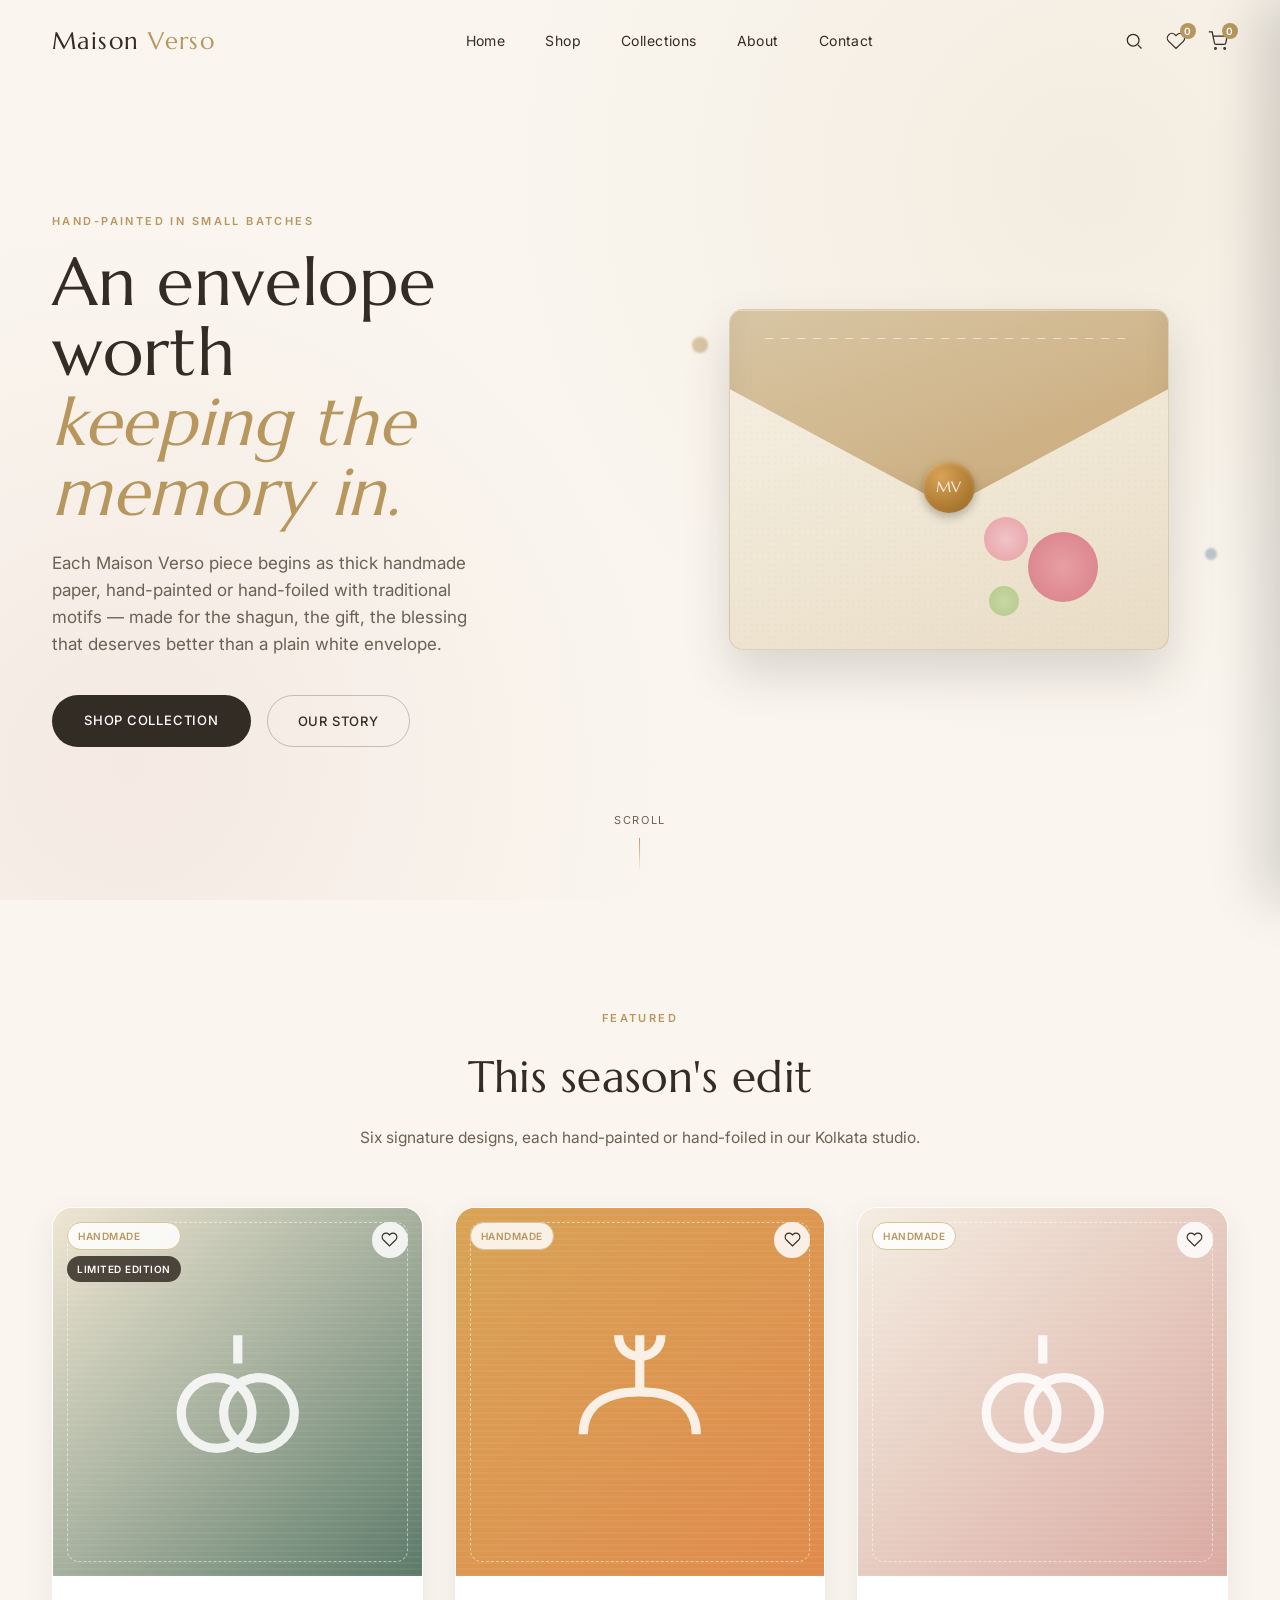
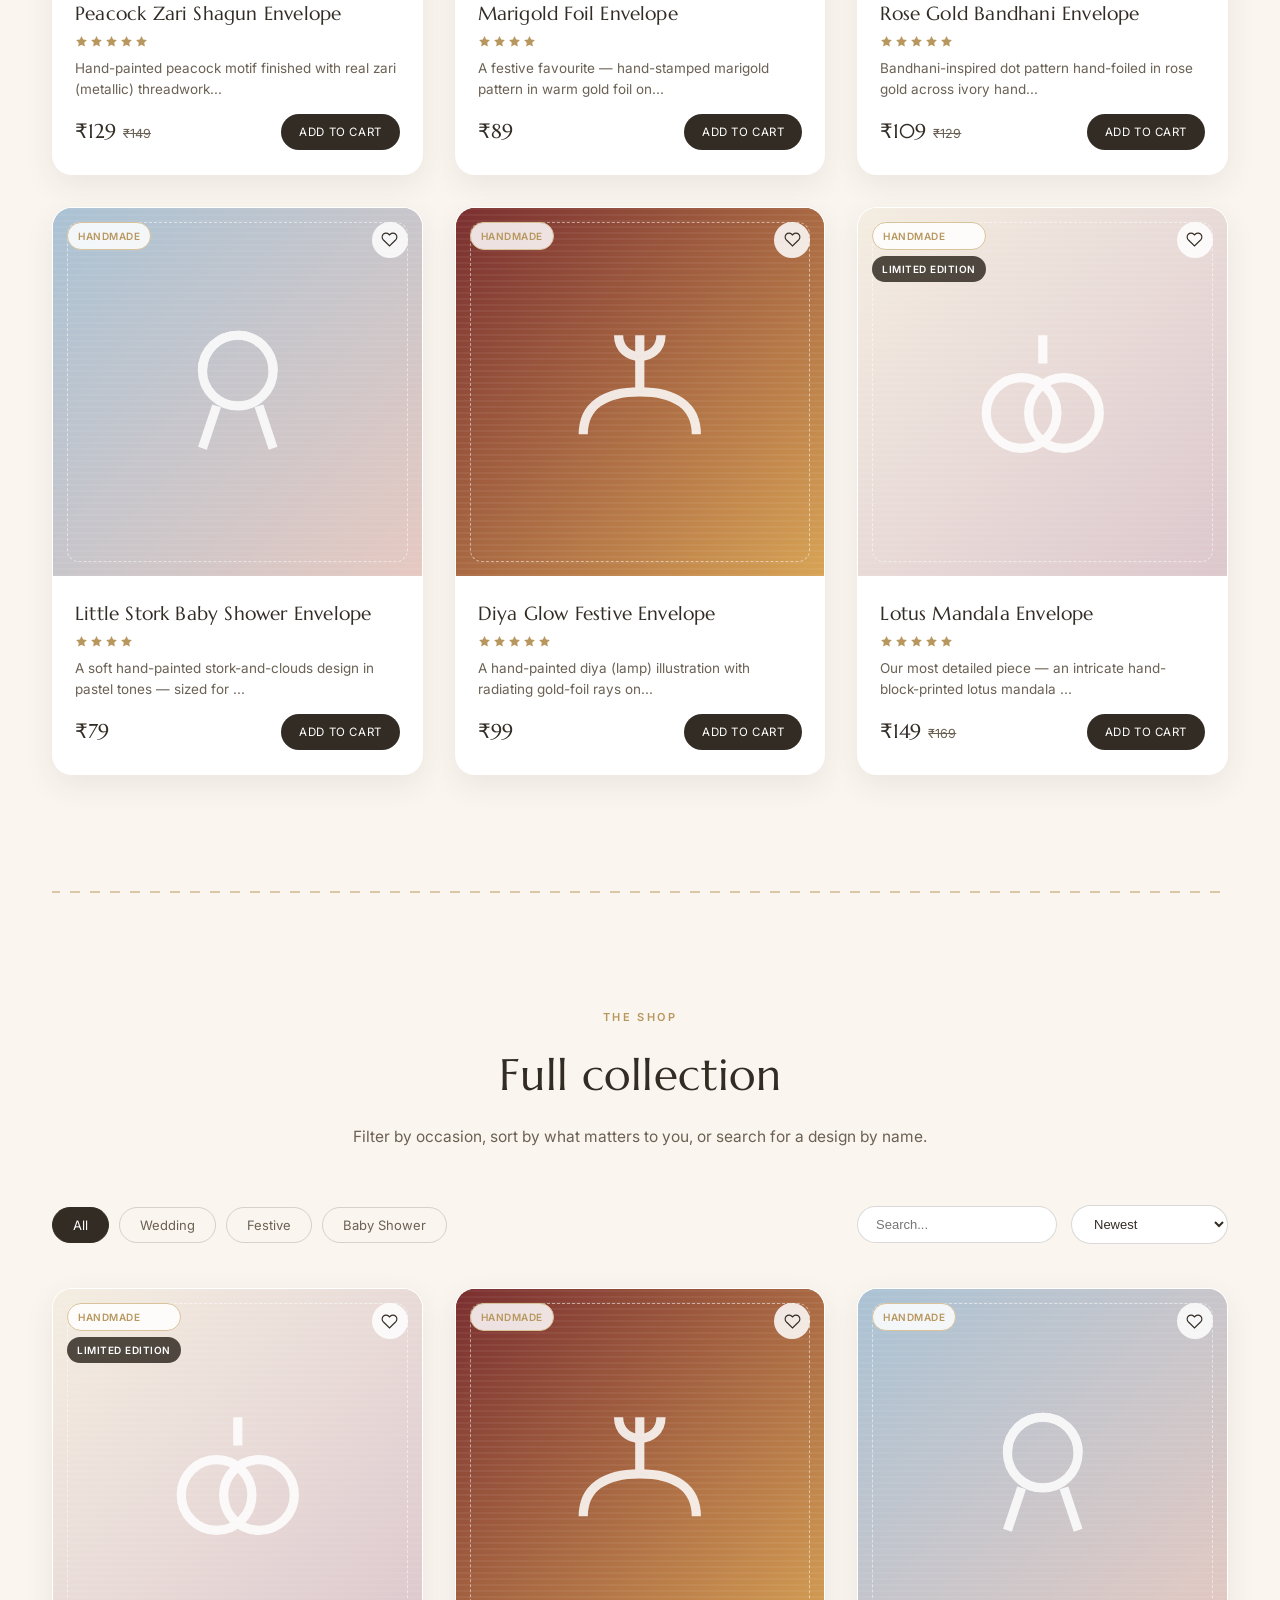
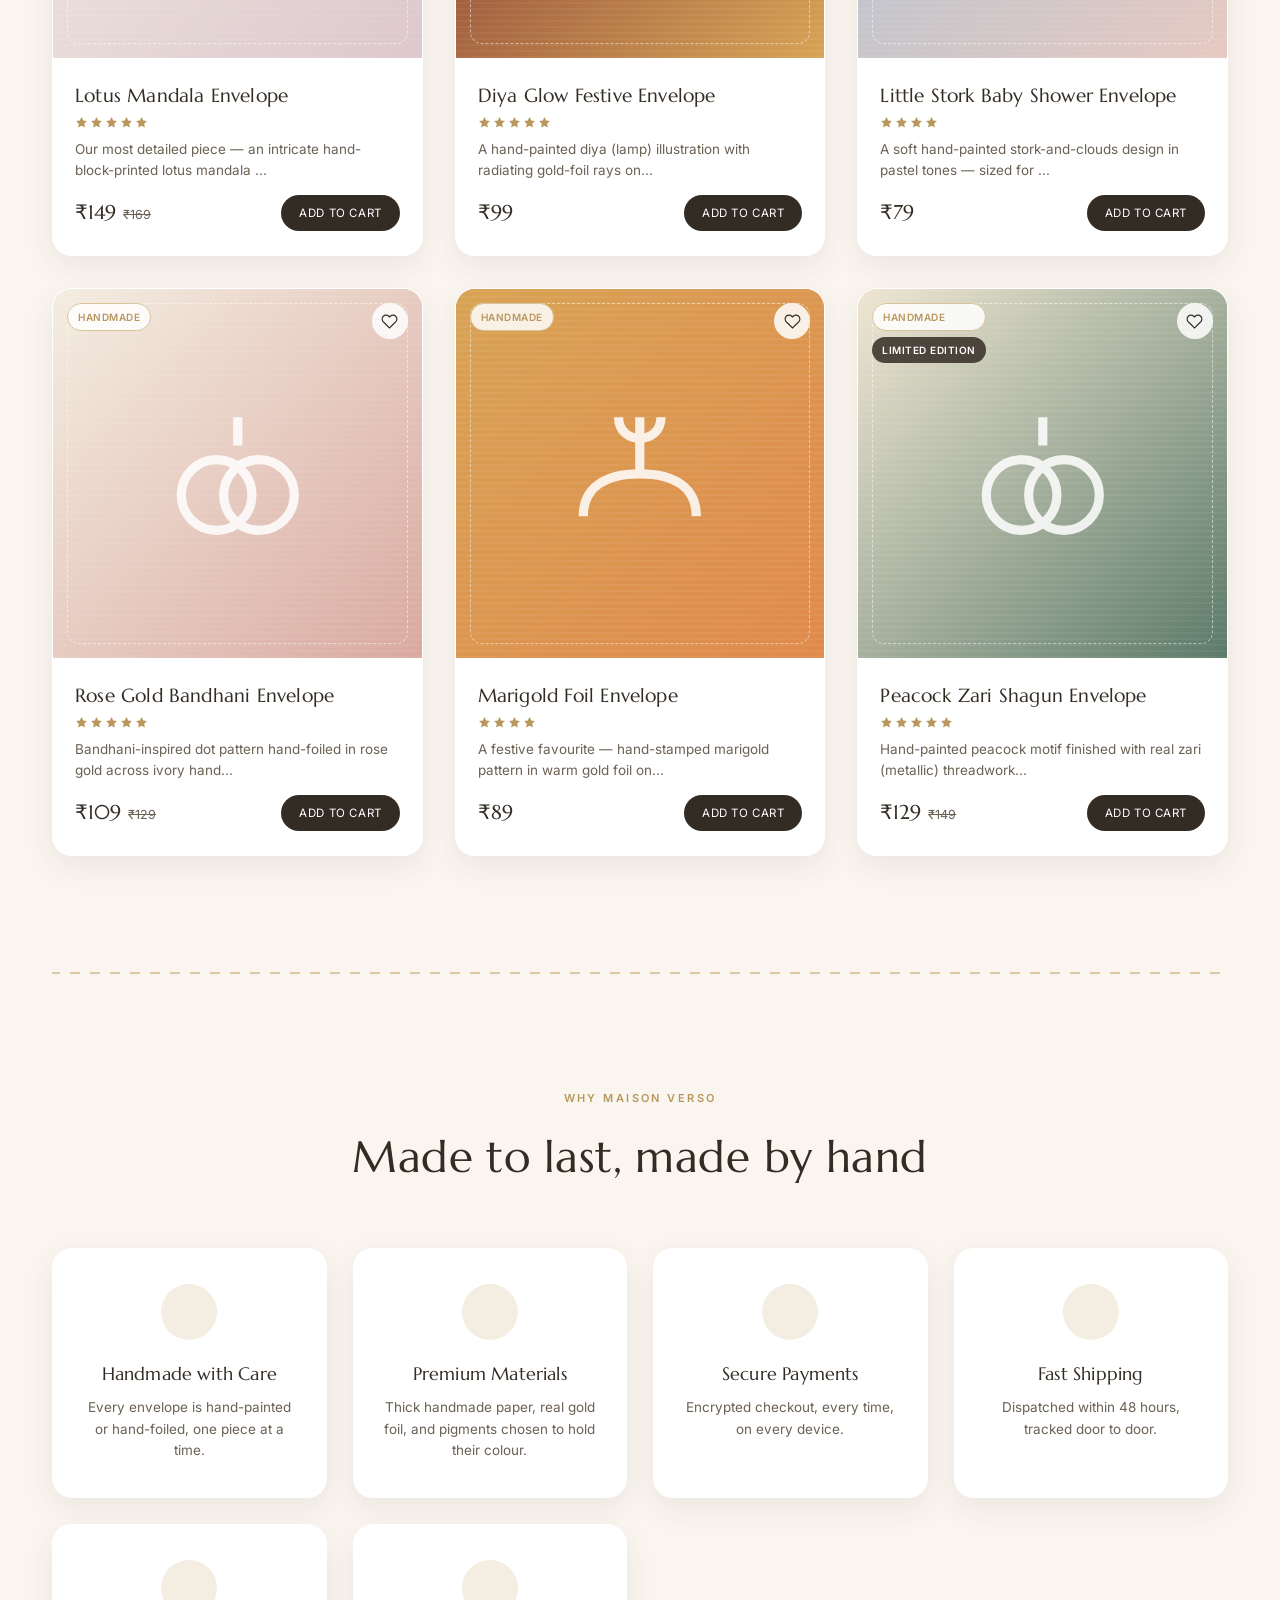
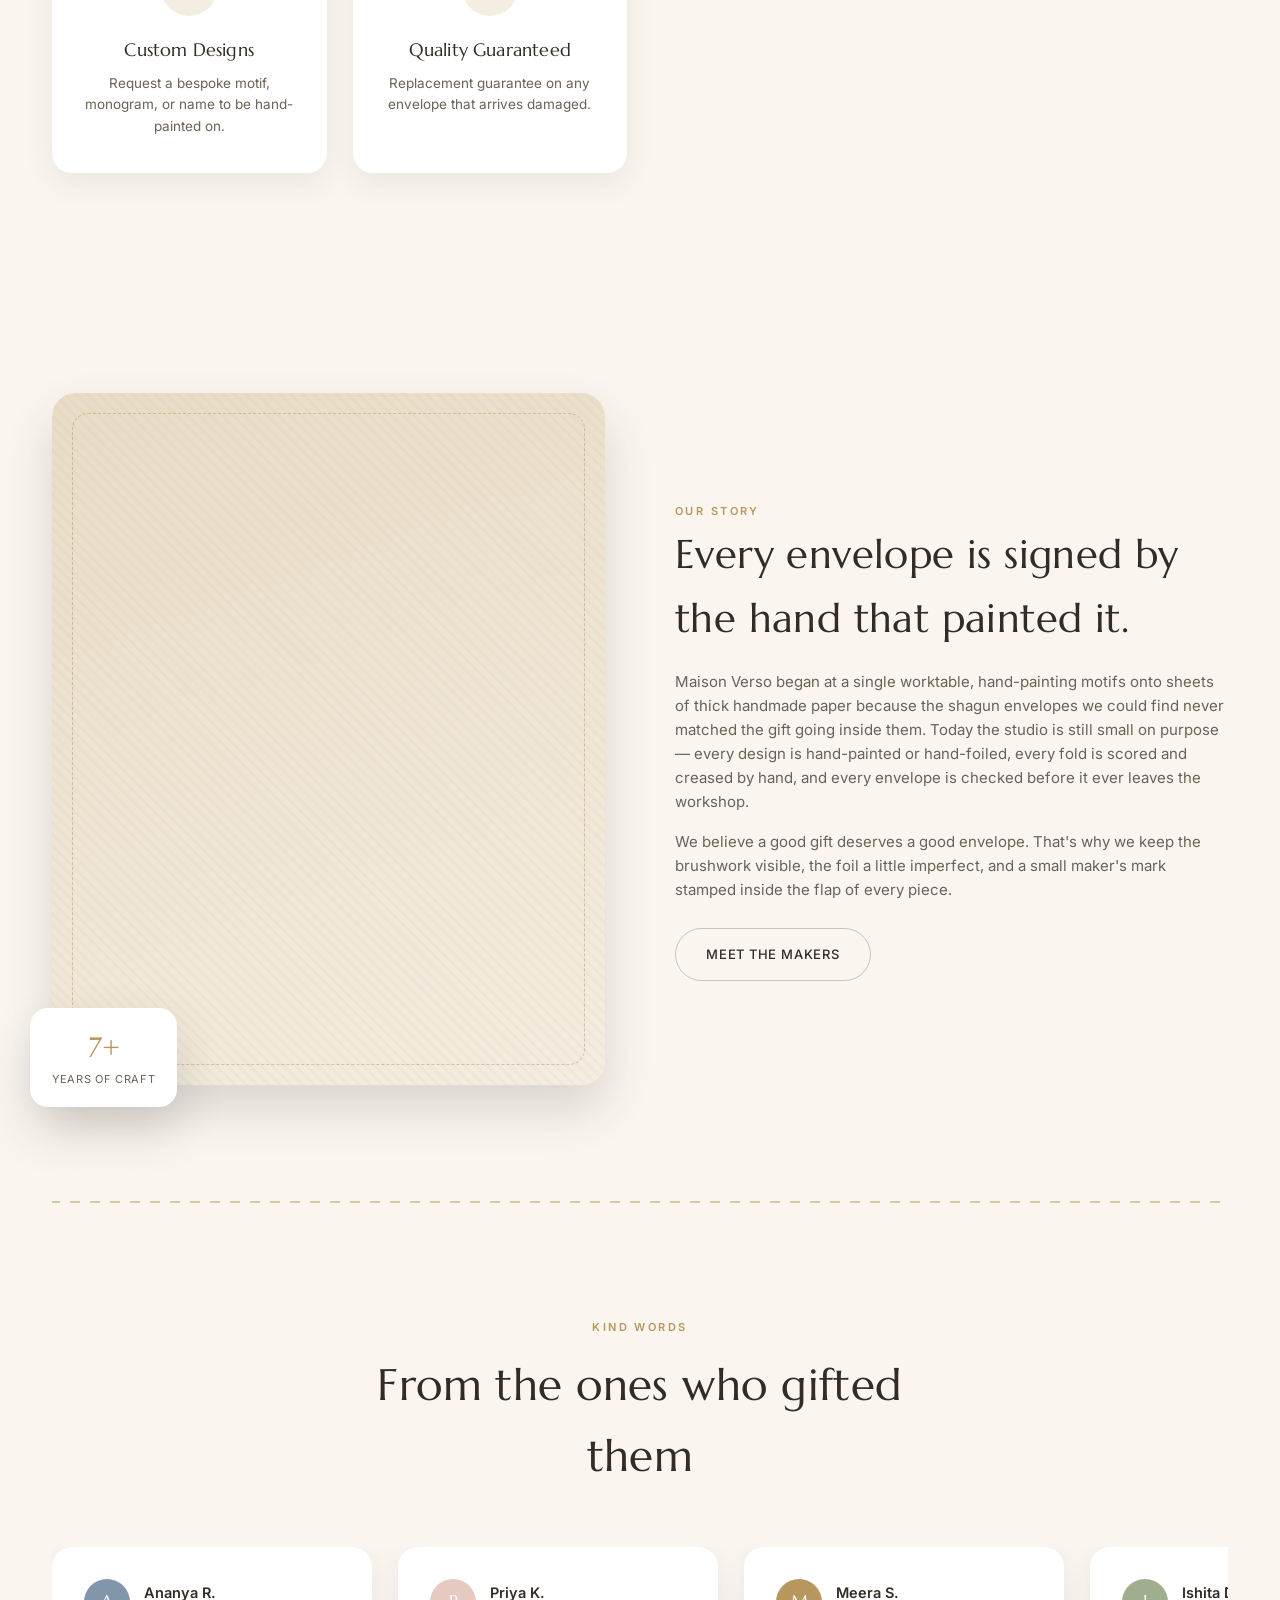
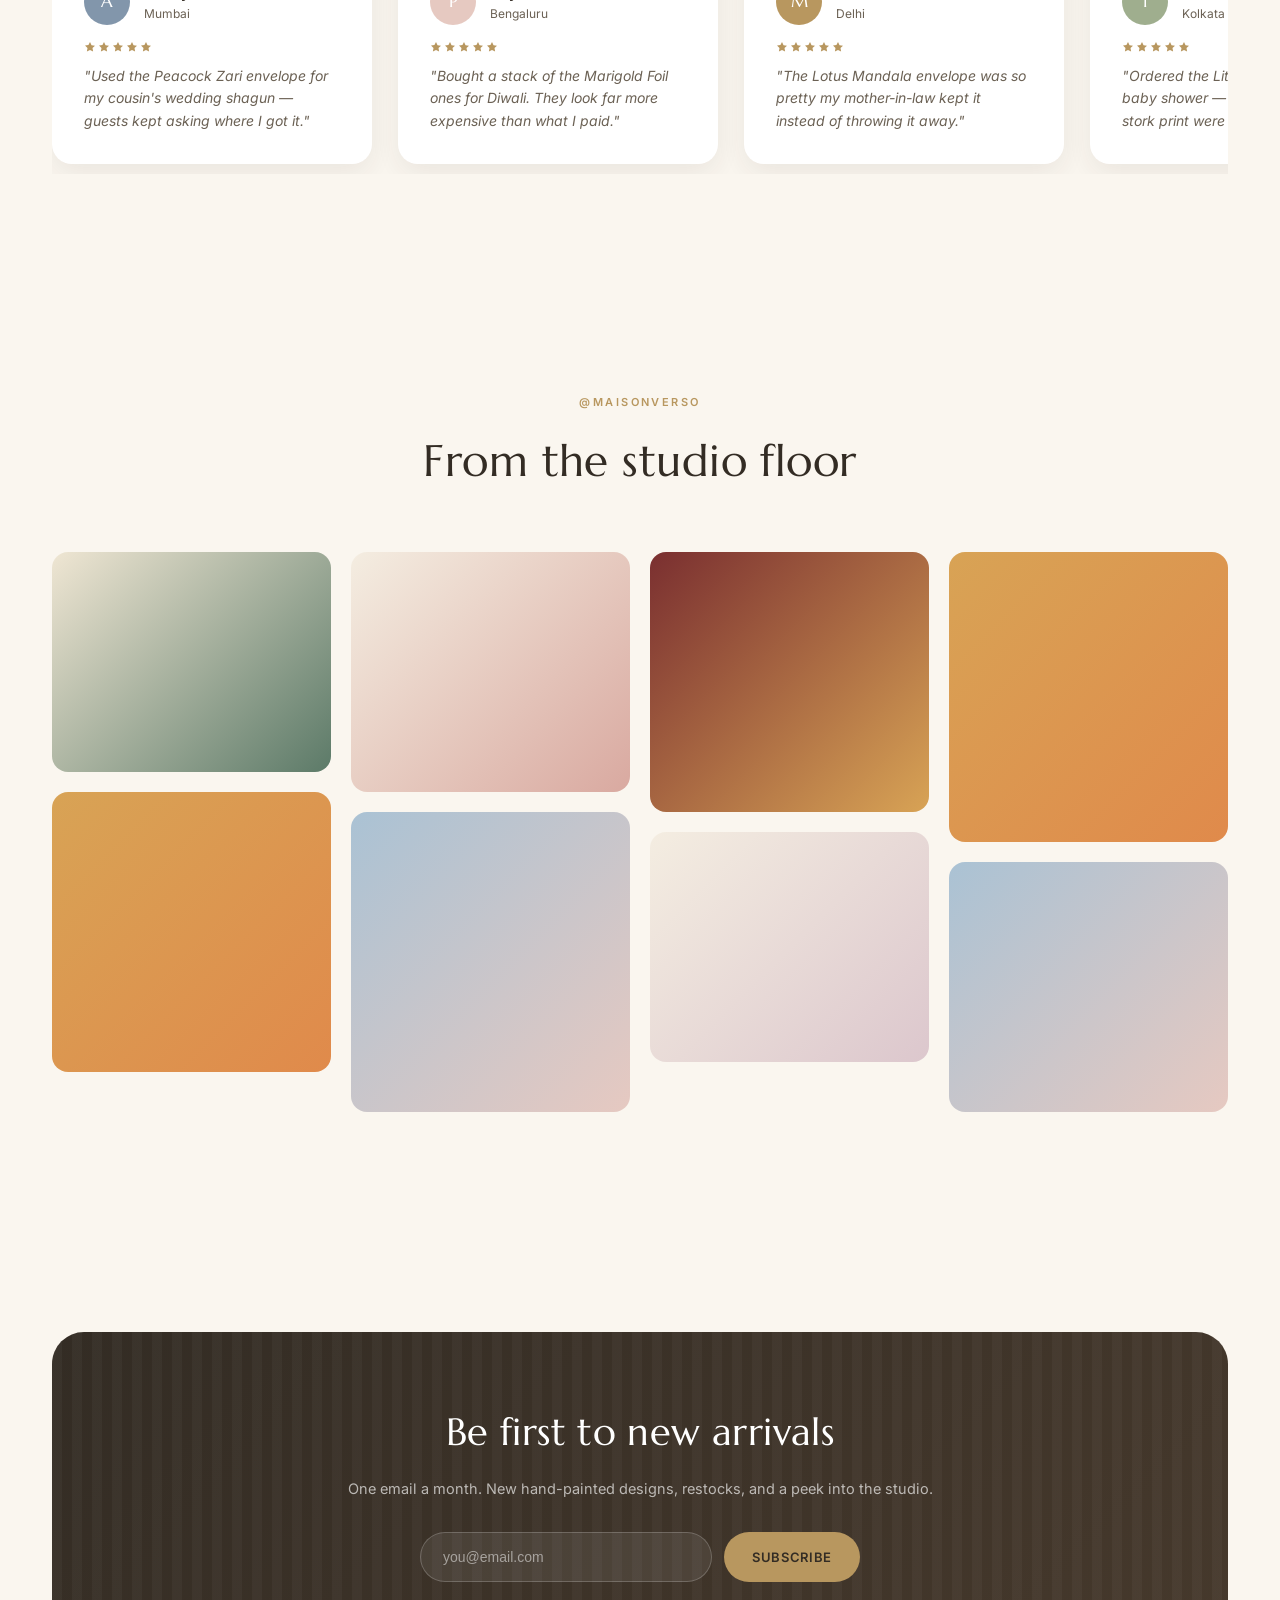
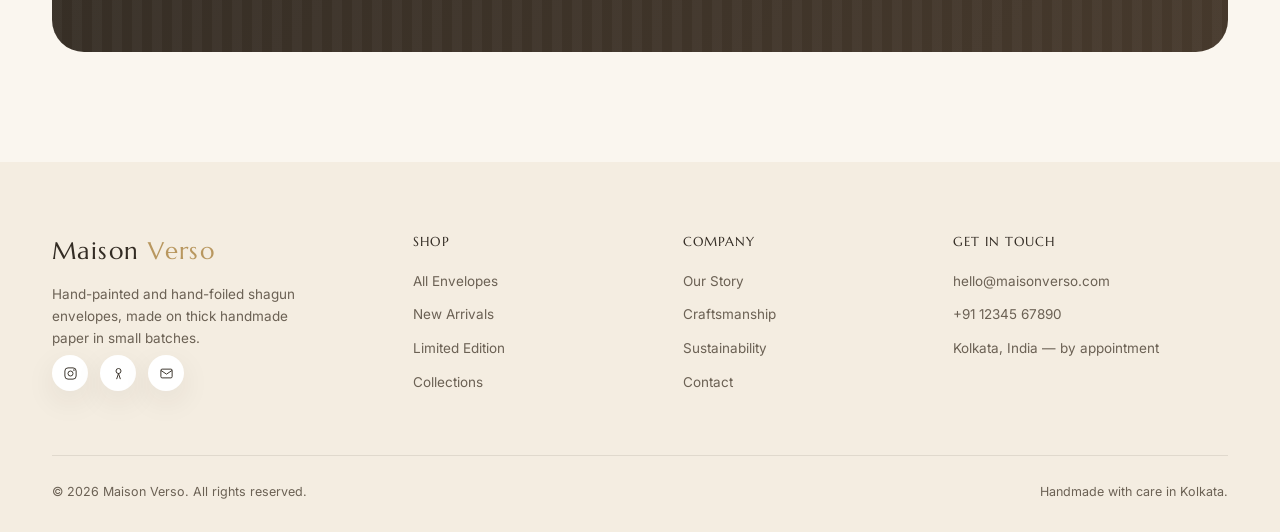
==== commit aeb23cd2: "Update mumy.html" ====
--- a/mumy.html
+++ b/mumy.html
@@ -3,7 +3,7 @@
 <head>
 <meta charset="UTF-8">
 <meta name="viewport" content="width=device-width, initial-scale=1.0">
-<title>Maison Verso — Handcrafted Envelope Clutches</title>
+<title>Maison Verso — Handmade Shagun Envelopes</title>
 <link rel="preconnect" href="https://fonts.googleapis.com">
 <link href="https://fonts.googleapis.com/css2?family=Cormorant+Garamond:ital,wght@0,400;0,500;0,600;1,400&family=Marcellus&family=Inter:wght@300;400;500;600&display=swap" rel="stylesheet">
 <style>
@@ -193,27 +193,29 @@
   .hero-visual{position:relative; display:flex; align-items:center; justify-content:center; perspective:1200px;}
   .tilt-wrap{transition: transform 0.2s ease-out; transform-style:preserve-3d; width:100%; display:flex; justify-content:center;}
   .hero-card{
-    width:100%; max-width:440px; aspect-ratio:4/3.1; border-radius:28px; position:relative;
-    background:
-      linear-gradient(135deg, #7c93a8 0%, #93a9bc 45%, #b7c6d3 100%);
+    width:100%; max-width:440px; aspect-ratio:4/3.1; border-radius:14px; position:relative;
+    background: linear-gradient(160deg, #f7f1e6 0%, #efe6d3 55%, #e9dcc6 100%);
     box-shadow:var(--shadow-lift);
+    border:1px solid rgba(184,151,95,0.35);
     overflow:hidden;
     animation: floatSlow 6s ease-in-out infinite;
   }
   @keyframes floatSlow{0%,100%{transform:translateY(0) rotate(-1.2deg);} 50%{transform:translateY(-14px) rotate(0.4deg);}}
   .hero-card::before{
     content:''; position:absolute; inset:0;
-    background-image: repeating-linear-gradient(0deg, rgba(255,255,255,0.06) 0 2px, transparent 2px 5px);
+    background-image: radial-gradient(rgba(51,44,36,0.035) 1px, transparent 1px);
+    background-size: 6px 6px;
+    opacity:0.5;
   }
   .hero-card .flap{
     position:absolute; top:0; left:0; right:0; height:58%;
-    background:linear-gradient(160deg, #eecfc6, #e3c2be);
+    background:linear-gradient(160deg, #d8c6a5, #c9a876);
     clip-path: polygon(0 0, 100% 0, 100% 40%, 50% 100%, 0 40%);
     box-shadow: inset 0 -20px 30px rgba(0,0,0,0.06);
   }
   .hero-card .stitch-line{
     position:absolute; left:8%; right:8%; top:8%; height:1px;
-    background-image: repeating-linear-gradient(90deg, rgba(184,151,95,0.7) 0 8px, transparent 8px 16px);
+    background-image: repeating-linear-gradient(90deg, rgba(255,255,255,0.55) 0 8px, transparent 8px 16px);
   }
   .hero-card .bloom{
     position:absolute; border-radius:50%; filter:blur(0.2px);
@@ -221,10 +223,15 @@
   .hero-card .bloom.b1{width:70px; height:70px; background:radial-gradient(circle,#e79fa3,#d97e88); bottom:14%; right:16%;}
   .hero-card .bloom.b2{width:44px; height:44px; background:radial-gradient(circle,#f0c4c8,#e79fa3); bottom:26%; right:32%;}
   .hero-card .bloom.b3{width:30px; height:30px; background:radial-gradient(circle,#c9d8a6,#b3c98a); bottom:10%; right:34%;}
-  .hero-card .clasp{
+  .hero-card .wax-seal{
     position:absolute; top:52%; left:50%; transform:translate(-50%,-50%);
-    width:34px; height:14px; background:linear-gradient(180deg,var(--gold-light),var(--gold)); border-radius:4px;
-    box-shadow:0 3px 6px rgba(0,0,0,0.2);
+    width:52px; height:52px; border-radius:50%;
+    background: radial-gradient(circle at 35% 30%, #d8a355, #a9762f 70%, #8a5f24 100%);
+    box-shadow:0 4px 10px rgba(0,0,0,0.25), inset 0 2px 4px rgba(255,255,255,0.3);
+    display:flex; align-items:center; justify-content:center;
+  }
+  .hero-card .wax-seal::before{
+    content: attr(data-initials); font-family:var(--display); font-size:15px; color:rgba(255,255,255,0.85); letter-spacing:0.04em;
   }
   .float-shape{
     position:absolute; border-radius:50%; opacity:0.5; filter:blur(1px);
@@ -321,9 +328,11 @@
   .stars{display:flex; gap:2px; margin-bottom:10px;}
   .stars svg{width:13px; height:13px; fill:var(--gold);}
   .card-desc{font-size:13.5px; color:var(--ink-soft); margin-bottom:14px; line-height:1.55;}
-  .card-bottom{display:flex; align-items:center; justify-content:space-between;}
+  .card-bottom{display:flex; align-items:center; justify-content:space-between; gap:10px; flex-wrap:wrap;}
+  .price-group{display:flex; align-items:baseline; gap:7px;}
   .price{font-family:var(--display); font-size:20px; color:var(--ink); transition:color 0.3s ease;}
   .product-card:hover .price{color:var(--gold);}
+  .price-original{font-size:12.5px; color:var(--ink-soft); text-decoration:line-through;}
   .add-btn{
     font-size:11.5px; letter-spacing:0.05em; text-transform:uppercase; padding:11px 18px; border-radius:100px;
     background:var(--ink); color:var(--white); transition: all 0.35s ease; position:relative; overflow:hidden;
@@ -331,17 +340,33 @@
   .add-btn:hover{background:var(--gold);}
   .add-btn.added{background:#6b8a5f;}
 
+  .card-control{display:flex; align-items:center; gap:8px;}
+  .card-stepper{
+    display:flex; align-items:center; gap:8px; background:var(--ivory); border-radius:100px; padding:5px 12px;
+  }
+  .card-stepper .qty-btn{width:22px; height:22px; font-size:13px; border:none; background:var(--white);}
+  .card-stepper span{font-size:13px; font-weight:600; min-width:14px; text-align:center;}
+  .card-remove-btn{
+    width:34px; height:34px; border-radius:50%; border:1px solid rgba(51,44,36,0.15); display:flex; align-items:center;
+    justify-content:center; transition:all 0.3s ease; background:var(--white); flex-shrink:0;
+  }
+  .card-remove-btn svg{width:13px; height:13px; stroke:#b3564f; fill:none; stroke-width:1.6;}
+  .card-remove-btn:hover{background:#f6dede; border-color:#c96b72; transform:scale(1.06);}
+
+  .product-img{width:100%; height:100%; object-fit:cover; display:block; position:relative;}
+
   /* swatch color variants */
-  .sw-1{background:linear-gradient(135deg,#7c93a8,#a9bccb);}
-  .sw-2{background:linear-gradient(135deg,#e6c9c1,#efdcd6);}
-  .sw-3{background:linear-gradient(135deg,#5c7086,#8296ab);}
-  .sw-4{background:linear-gradient(135deg,#d8c6a5,#ecdec0);}
-  .sw-5{background:linear-gradient(135deg,#9fae8e,#c3d0af);}
-  .sw-6{background:linear-gradient(135deg,#b7a0a8,#dcc7cd);}
+  .sw-1{background:linear-gradient(135deg,#efe6d3,#5c7a68);}
+  .sw-2{background:linear-gradient(135deg,#d8a355,#e08a4b);}
+  .sw-3{background:linear-gradient(135deg,#f4ede1,#d9a9a0);}
+  .sw-4{background:linear-gradient(135deg,#aac2d4,#e6c9c1);}
+  .sw-5{background:linear-gradient(135deg,#7a2f30,#d8a355);}
+  .sw-6{background:linear-gradient(135deg,#f4ede1,#dcc7cd);}
   .sw-icon{
     position:absolute; inset:0; display:flex; align-items:center; justify-content:center;
   }
   .sw-icon svg{width:46%; height:46%; opacity:0.85;}
+
 
   /* ---------- SHOP CONTROLS ---------- */
   .shop-controls{
@@ -487,21 +512,62 @@
   .close-btn{width:32px; height:32px; border-radius:50%; display:flex; align-items:center; justify-content:center; background:var(--white); transition:transform 0.3s ease;}
   .close-btn:hover{transform:rotate(90deg);}
   .close-btn svg{width:14px; height:14px; stroke:var(--ink); stroke-width:2;}
-  .cart-items{flex:1; overflow-y:auto; padding:20px 28px;}
-  .cart-item{display:flex; gap:14px; padding:16px 0; border-bottom:1px solid rgba(51,44,36,0.06); align-items:center;}
-  .cart-item .mini-media{width:64px; height:64px; border-radius:12px; flex-shrink:0; position:relative; overflow:hidden;}
-  .ci-info{flex:1;}
-  .ci-info h5{font-size:14px; margin-bottom:4px;}
-  .ci-info .ci-price{font-size:13px; color:var(--gold); font-family:var(--display);}
-  .qty-row{display:flex; align-items:center; gap:10px; margin-top:8px;}
-  .qty-btn{width:22px; height:22px; border-radius:50%; border:1px solid rgba(51,44,36,0.2); font-size:13px; display:flex; align-items:center; justify-content:center;}
-  .remove-btn{font-size:11px; color:#b3564f; text-decoration:underline; margin-left:auto;}
+  .cart-items{flex:1; overflow-y:auto; padding:16px 24px;}
+  .cart-item{display:flex; gap:14px; padding:16px 0; border-bottom:1px solid rgba(51,44,36,0.06);}
+  .cart-item .mini-media{
+    width:74px; height:74px; border-radius:14px; flex-shrink:0; position:relative; overflow:hidden;
+    background:var(--ivory); display:flex; align-items:center; justify-content:center;
+  }
+  .cart-item .mini-media .product-img{width:100%; height:100%; object-fit:cover;}
+  .cart-item .mini-media .swatch{position:relative;}
+  .cart-item .mini-media .sw-icon svg{width:22px; height:22px;}
+  .ci-info{flex:1; min-width:0;}
+  .ci-top{display:flex; justify-content:space-between; align-items:flex-start; gap:10px;}
+  .ci-info h5{font-size:14px; margin-bottom:3px;}
+  .ci-desc{font-size:11.5px; color:var(--ink-soft); margin-bottom:4px;}
+  .ci-variant{font-size:11px; color:var(--ink-soft);}
+  .ci-variant strong{color:var(--ink); font-weight:600;}
+  .ci-actions{display:flex; gap:6px; flex-shrink:0;}
+  .ci-icon-btn{
+    width:28px; height:28px; border-radius:8px; border:1px solid rgba(51,44,36,0.15);
+    display:flex; align-items:center; justify-content:center; transition:all 0.3s ease; background:var(--white);
+  }
+  .ci-icon-btn svg{width:12px; height:12px; stroke:var(--ink); fill:none; stroke-width:1.6;}
+  .ci-icon-btn:hover{background:var(--ivory); border-color:var(--gold); transform:translateY(-1px);}
+  .ci-bottom{display:flex; align-items:center; justify-content:space-between; margin-top:12px;}
+  .ci-price-group{display:flex; align-items:baseline; gap:6px;}
+  .ci-price{font-size:14.5px; color:var(--ink); font-family:var(--display); font-weight:600;}
+  .ci-original{font-size:11.5px; color:var(--ink-soft); text-decoration:line-through;}
+  .qty-row{display:flex; align-items:center; gap:10px;}
+  .qty-btn{width:24px; height:24px; border-radius:50%; border:1px solid rgba(51,44,36,0.2); font-size:13px; display:flex; align-items:center; justify-content:center; transition:all 0.25s ease; background:var(--white);}
+  .qty-btn:hover{border-color:var(--gold); color:var(--gold);}
   .cart-empty{text-align:center; padding:60px 20px; color:var(--ink-soft); font-size:14px;}
-  .cart-foot{padding:24px 28px; border-top:1px solid rgba(51,44,36,0.08);}
-  .cart-total{display:flex; justify-content:space-between; margin-bottom:18px; font-size:16px;}
-  .cart-total .amt{font-family:var(--display); font-size:22px; color:var(--gold);}
+
+  .cart-foot{padding:20px 24px 26px; border-top:1px solid rgba(51,44,36,0.08);}
+  .summary-rows{margin-bottom:16px;}
+  .summary-row{display:flex; justify-content:space-between; font-size:13.5px; color:var(--ink-soft); padding:5px 0;}
+  .summary-row .free{color:#6b8a5f; font-weight:600;}
+  .summary-row.total{
+    font-size:16px; color:var(--ink); font-weight:600; border-top:1px dashed rgba(51,44,36,0.15);
+    margin-top:8px; padding-top:14px;
+  }
+  .summary-row.total span:last-child{font-family:var(--display); font-size:20px; color:var(--gold);}
   .checkout-btn{width:100%; padding:16px; border-radius:100px; background:var(--ink); color:var(--white); text-transform:uppercase; letter-spacing:0.06em; font-size:13px; transition:background 0.3s ease;}
   .checkout-btn:hover{background:var(--gold);}
+  .delivery-note{text-align:center; font-size:11.5px; color:var(--ink-soft); margin-top:14px;}
+  .coupon-box{margin-top:20px; padding-top:18px; border-top:1px solid rgba(51,44,36,0.08);}
+  .coupon-label{display:block; font-size:12.5px; font-weight:600; color:var(--ink); margin-bottom:10px;}
+  .coupon-row{display:flex; gap:8px;}
+  .coupon-row input{
+    flex:1; padding:12px 16px; border-radius:100px; border:1px solid rgba(51,44,36,0.15); background:var(--white);
+    font-size:12.5px; outline:none; min-width:0;
+  }
+  .coupon-row input:focus{border-color:var(--gold);}
+  .coupon-row button{
+    padding:12px 18px; border-radius:100px; background:var(--ink); color:var(--white); font-size:11px;
+    text-transform:uppercase; letter-spacing:0.05em; transition:background 0.3s ease; white-space:nowrap;
+  }
+  .coupon-row button:hover{background:var(--gold);}
 
   /* ---------- QUICK VIEW MODAL ---------- */
   .qv-modal{
@@ -520,7 +586,9 @@
   .qv-close svg{width:15px; height:15px; stroke-width:2;}
   .qv-info{padding:40px 40px 40px 34px;}
   .qv-info h3{font-size:28px; margin-bottom:10px;}
-  .qv-price{font-family:var(--display); font-size:24px; color:var(--gold); margin-bottom:16px;}
+  .qv-price-group{display:flex; align-items:baseline; gap:10px; margin-bottom:16px;}
+  .qv-price{font-family:var(--display); font-size:24px; color:var(--gold);}
+  .qv-original{font-size:15px; color:var(--ink-soft); text-decoration:line-through;}
   .qv-desc{font-size:14px; color:var(--ink-soft); margin-bottom:22px; line-height:1.6;}
   .qv-meta{display:grid; grid-template-columns:1fr 1fr; gap:14px; margin-bottom:22px; font-size:13px;}
   .qv-meta div span{display:block; color:var(--ink-soft); font-size:11px; text-transform:uppercase; letter-spacing:0.05em; margin-bottom:4px;}
@@ -592,7 +660,7 @@
 <!-- NAVBAR -->
 <nav class="navbar" id="navbar">
   <div class="nav-inner">
-    <a href="#home" class="logo">Maison <span>Verso</span></a>
+    <a href="#home" class="logo" data-store-logo>Maison <span>Verso</span></a>
     <ul class="nav-links">
       <li><a href="#home">Home</a></li>
       <li><a href="#shop">Shop</a></li>
@@ -632,9 +700,9 @@
 <section class="hero" id="home">
   <div class="hero-inner">
     <div class="hero-text">
-      <span class="eyebrow">Handcrafted in small batches</span>
-      <h1>Envelopes cut from<br><em>fabric, not paper.</em></h1>
-      <p>Each Maison Verso clutch begins as raw denim, hand-embroidered with heirloom florals and finished with solid brass hardware — made to be carried for decades, not seasons.</p>
+      <span class="eyebrow">Hand-painted in small batches</span>
+      <h1>An envelope worth<br><em>keeping the memory in.</em></h1>
+      <p>Each <span data-store-name>Maison Verso</span> piece begins as thick handmade paper, hand-painted or hand-foiled with traditional motifs — made for the shagun, the gift, the blessing that deserves better than a plain white envelope.</p>
       <div class="hero-btns">
         <a href="#shop" class="btn-primary ripple">Shop Collection</a>
         <a href="#about" class="btn-secondary">Our Story</a>
@@ -651,7 +719,7 @@
           <div class="bloom b1"></div>
           <div class="bloom b2"></div>
           <div class="bloom b3"></div>
-          <div class="clasp"></div>
+          <div class="wax-seal" id="waxSeal" data-initials="MV"></div>
         </div>
       </div>
     </div>
@@ -665,7 +733,7 @@
     <div class="section-head">
       <span class="eyebrow">Featured</span>
       <h2>This season's edit</h2>
-      <p>Six signature pieces, each hand-embroidered and finished in our Kolkata atelier.</p>
+      <p>Six signature designs, each hand-painted or hand-foiled in our Kolkata studio.</p>
     </div>
     <div class="products-grid" id="featuredGrid"></div>
   </div>
@@ -679,7 +747,7 @@
     <div class="section-head">
       <span class="eyebrow">The shop</span>
       <h2>Full collection</h2>
-      <p>Filter by story, sort by what matters to you, or search for a piece by name.</p>
+      <p>Filter by occasion, sort by what matters to you, or search for a design by name.</p>
     </div>
     <div class="shop-controls">
       <div class="filter-chips" id="filterChips"></div>
@@ -703,7 +771,7 @@
 <section class="pad reveal" id="collections">
   <div class="container">
     <div class="section-head">
-      <span class="eyebrow">Why Maison Verso</span>
+      <span class="eyebrow">Why <span data-store-name>Maison Verso</span></span>
       <h2>Made to last, made by hand</h2>
     </div>
     <div class="why-grid" id="whyGrid"></div>
@@ -720,9 +788,9 @@
       </div>
       <div class="about-text">
         <span class="eyebrow">Our story</span>
-        <h2>Every clutch is signed by the hand that stitched it.</h2>
-        <p>Maison Verso began at a single embroidery table, reworking discarded denim into something worth keeping. Today the atelier is still small on purpose — every panel is hand-painted with floral motifs, every seam top-stitched in brass-toned thread, and every clasp set by hand before a bag ever leaves the workshop.</p>
-        <p>We believe a good object should show its making. That's why we leave the stitching visible, the fabric a little imperfect, and the story on a little brass plate stamped into every piece.</p>
+        <h2>Every envelope is signed by the hand that painted it.</h2>
+        <p><span data-store-name>Maison Verso</span> began at a single worktable, hand-painting motifs onto sheets of thick handmade paper because the shagun envelopes we could find never matched the gift going inside them. Today the studio is still small on purpose — every design is hand-painted or hand-foiled, every fold is scored and creased by hand, and every envelope is checked before it ever leaves the workshop.</p>
+        <p>We believe a good gift deserves a good envelope. That's why we keep the brushwork visible, the foil a little imperfect, and a small maker's mark stamped inside the flap of every piece.</p>
         <a href="#contact" class="btn-secondary" style="display:inline-block; margin-top:10px;">Meet the makers</a>
       </div>
     </div>
@@ -736,7 +804,7 @@
   <div class="container">
     <div class="section-head">
       <span class="eyebrow">Kind words</span>
-      <h2>From the ones who carry them</h2>
+      <h2>From the ones who gifted them</h2>
     </div>
     <div class="testimonial-track" id="testimonialTrack"></div>
   </div>
@@ -746,8 +814,8 @@
 <section class="pad reveal">
   <div class="container">
     <div class="section-head">
-      <span class="eyebrow">@maisonverso</span>
-      <h2>From the atelier floor</h2>
+      <span class="eyebrow" data-store-handle>@maisonverso</span>
+      <h2>From the studio floor</h2>
     </div>
     <div class="masonry" id="masonryGrid"></div>
   </div>
@@ -758,7 +826,7 @@
   <div class="container">
     <div class="newsletter">
       <h2>Be first to new arrivals</h2>
-      <p>One email a month. New embroidery patterns, restocks, and a peek into the atelier.</p>
+      <p>One email a month. New hand-painted designs, restocks, and a peek into the studio.</p>
       <form class="newsletter-form" id="newsletterForm">
         <input type="email" placeholder="you@email.com" required>
         <button type="submit">Subscribe</button>
@@ -772,8 +840,8 @@
   <div class="container">
     <div class="footer-grid">
       <div class="footer-brand">
-        <a href="#home" class="logo">Maison <span style="color:var(--gold);">Verso</span></a>
-        <p>Hand-embroidered envelope clutches, cut from denim and finished by hand in small batches.</p>
+        <a href="#home" class="logo" data-store-logo>Maison <span style="color:var(--gold);">Verso</span></a>
+        <p>Hand-painted and hand-foiled shagun envelopes, made on thick handmade paper in small batches.</p>
         <div class="social-row">
           <a href="#" aria-label="Instagram"><svg viewBox="0 0 24 24"><rect x="3" y="3" width="18" height="18" rx="5"/><circle cx="12" cy="12" r="4"/><circle cx="17.5" cy="6.5" r="0.6"/></svg></a>
           <a href="#" aria-label="Pinterest"><svg viewBox="0 0 24 24"><path d="M9 21l3-9m0 0l3 9m-3-9a4 4 0 1 0 0-8 4 4 0 0 0 0 8z"/></svg></a>
@@ -782,7 +850,7 @@
       </div>
       <div class="footer-col">
         <h4>Shop</h4>
-        <a href="#shop">All Clutches</a>
+        <a href="#shop">All Envelopes</a>
         <a href="#shop">New Arrivals</a>
         <a href="#shop">Limited Edition</a>
         <a href="#collections">Collections</a>
@@ -796,13 +864,13 @@
       </div>
       <div class="footer-col">
         <h4>Get in touch</h4>
-        <a href="mailto:hello@maisonverso.com">hello@maisonverso.com</a>
+        <a href="mailto:hello@maisonverso.com" id="contactEmail">hello@maisonverso.com</a>
         <a href="tel:+911234567890">+91 12345 67890</a>
         <a href="#">Kolkata, India — by appointment</a>
       </div>
     </div>
     <div class="footer-bottom">
-      <span>© 2026 Maison Verso. All rights reserved.</span>
+      <span>© 2026 <span data-store-name>Maison Verso</span>. All rights reserved.</span>
       <span>Handmade with care in Kolkata.</span>
     </div>
   </div>
@@ -812,13 +880,21 @@
 <div class="overlay-bg" id="overlayBg"></div>
 <div class="cart-drawer" id="cartDrawer">
   <div class="cart-head">
-    <h3>Your bag</h3>
+    <h3>Your Bag</h3>
     <button class="close-btn" id="closeCart"><svg viewBox="0 0 24 24"><line x1="4" y1="4" x2="20" y2="20"/><line x1="20" y1="4" x2="4" y2="20"/></svg></button>
   </div>
   <div class="cart-items" id="cartItems"></div>
   <div class="cart-foot">
-    <div class="cart-total"><span>Subtotal</span><span class="amt" id="cartTotal">₹0</span></div>
-    <button class="checkout-btn" id="checkoutBtn">Checkout</button>
+    <div class="summary-rows" id="summaryRows"></div>
+    <button class="checkout-btn" id="checkoutBtn">Proceed to Checkout</button>
+    <div class="delivery-note">Estimated delivery in <strong>5–8 working days</strong></div>
+    <div class="coupon-box">
+      <span class="coupon-label">Have a Coupon?</span>
+      <div class="coupon-row">
+        <input type="text" id="couponInput" placeholder="Coupon Code">
+        <button id="applyCoupon">Apply</button>
+      </div>
+    </div>
   </div>
 </div>
 
@@ -830,6 +906,48 @@
 <div class="toast" id="toast"></div>
 
 <script>
+/* ============================================================
+   STORE NAME — edit this one line and the whole site updates:
+   navbar logo, footer logo, page title, "Why ___" heading,
+   about-section mentions, copyright line, the @handle in the
+   gallery section, the contact email, and the wax-seal
+   monogram in the hero all update automatically.
+   ============================================================ */
+const STORE_NAME = "Maison Verso";
+
+function storeSlug(){
+  return STORE_NAME.toLowerCase().replace(/[^a-z0-9]+/g, '');
+}
+function storeInitials(){
+  const letters = STORE_NAME.trim().split(/\s+/).filter(w => /^[A-Za-z]/.test(w));
+  return letters.map(w => w[0].toUpperCase()).slice(0, 2).join('');
+}
+function applyStoreName(){
+  document.title = `${STORE_NAME} — Handmade Shagun Envelopes`;
+
+  // Logo: last word shown in gold (matches the two-tone logo style), rest in ink.
+  const words = STORE_NAME.trim().split(/\s+/);
+  let logoHTML = STORE_NAME;
+  if(words.length > 1){
+    const last = words.pop();
+    logoHTML = `${words.join(' ')} <span>${last}</span>`;
+  }
+  document.querySelectorAll('[data-store-logo]').forEach(el => el.innerHTML = logoHTML);
+
+  document.querySelectorAll('[data-store-name]').forEach(el => el.textContent = STORE_NAME);
+  document.querySelectorAll('[data-store-handle]').forEach(el => el.textContent = '@' + storeSlug());
+
+  const emailEl = document.getElementById('contactEmail');
+  if(emailEl){
+    const email = `hello@${storeSlug()}.com`;
+    emailEl.textContent = email;
+    emailEl.href = `mailto:${email}`;
+  }
+
+  const waxSeal = document.getElementById('waxSeal');
+  if(waxSeal) waxSeal.setAttribute('data-initials', storeInitials());
+}
+
 /* ============================================================
    BACKEND API SCAFFOLD — not wired to a real server yet.
    ------------------------------------------------------------
@@ -875,130 +993,131 @@
 
   // Newsletter + checkout
   subscribeNewsletter(email){ return this.request('/newsletter/subscribe', 'POST', { email }); },
-  checkout(cart){ return this.request('/checkout', 'POST', { cart }); }
+  checkout(cart){ return this.request('/checkout', 'POST', { cart }); },
+  applyCoupon(code){ return this.request('/coupon/apply', 'POST', { code }); }
 };
 
 /* ============================================================
    SITE DATA — everything editable lives here in one place.
    ------------------------------------------------------------
    Each product supports an "image" field: paste a real photo
-   URL there (e.g. "https://yoursite.com/images/rosewood.jpg")
+   URL there (e.g. "https://yoursite.com/images/peacock-zari.jpg")
    and the card will show that photo instead of the built-in
-   fabric-swatch illustration. Leave image: "" to keep the
+   paper-envelope illustration. Leave image: "" to keep the
    illustration. originalPrice is optional — set it equal to
    price if there's no discount, or higher to show a strikethrough.
    ============================================================ */
 const SITE_DATA = {
 
-  categories: ["All", "Clutches", "Minis", "Slings"],
+  categories: ["All", "Wedding", "Festive", "Baby Shower"],
 
   products: [
     {
-      id: 1, name: "Rosewood Envelope Clutch", category: "Clutches",
-      price: 4200, originalPrice: 4800,
+      id: 1, name: "Peacock Zari Shagun Envelope", category: "Wedding",
+      price: 129, originalPrice: 149,
       image: "", swatch: "sw-1",
       rating: 5, popularity: 98, limited: true,
-      desc: "A deep indigo denim base hand-embroidered with a spray of rosewood pink blooms, finished with a brass clasp and detachable chain.",
-      materials: "Raw denim, cotton embroidery thread, solid brass hardware",
-      dimensions: "28 × 17 × 4 cm",
+      desc: "Hand-painted peacock motif finished with real zari (metallic) threadwork on handmade cotton paper, edged in gold foil.",
+      materials: "Handmade cotton paper, zari thread, gold foil",
+      dimensions: "20 × 9 cm",
       colors: [
-        { name: "Denim Blue", hex: "#7c93a8" },
-        { name: "Deep Indigo", hex: "#5c7086" },
+        { name: "Ivory Gold", hex: "#efe6d3" },
+        { name: "Emerald Zari", hex: "#5c7a68" },
         { name: "Rosewood Blush", hex: "#e6c9c1" }
       ],
-      delivery: "5–7 working days"
+      delivery: "3–5 working days"
     },
     {
-      id: 2, name: "Blush Bow Mini", category: "Minis",
-      price: 2950, originalPrice: 2950,
+      id: 2, name: "Marigold Foil Envelope", category: "Festive",
+      price: 89, originalPrice: 89,
       image: "", swatch: "sw-2",
       rating: 4, popularity: 80, limited: false,
-      desc: "Our most-loved mini, topped with a hand-folded denim bow charm and a trail of blush florals across the flap.",
-      materials: "Washed denim, blush cotton lining, brass ring",
-      dimensions: "20 × 13 × 3 cm",
+      desc: "A festive favourite — hand-stamped marigold pattern in warm gold foil on saffron-toned handmade paper, perfect for Diwali gifting.",
+      materials: "Handmade paper, gold foil stamping",
+      dimensions: "18 × 8.5 cm",
       colors: [
-        { name: "Blush Pink", hex: "#e6c9c1" },
-        { name: "Dusty Mauve", hex: "#b7a0a8" },
+        { name: "Saffron Gold", hex: "#d8a355" },
+        { name: "Marigold Orange", hex: "#e08a4b" },
         { name: "Antique Gold", hex: "#d8c6a5" }
       ],
-      delivery: "4–6 working days"
+      delivery: "2–4 working days"
     },
     {
-      id: 3, name: "Chambray Bloom Clutch", category: "Clutches",
-      price: 3600, originalPrice: 4100,
+      id: 3, name: "Rose Gold Bandhani Envelope", category: "Wedding",
+      price: 109, originalPrice: 129,
       image: "", swatch: "sw-3",
       rating: 5, popularity: 91, limited: false,
-      desc: "Lighter chambray denim with a scattered floral motif and a slim gold-tone frame closure — an everyday piece that still feels special.",
-      materials: "Chambray denim, silk-blend thread, gold-tone frame",
-      dimensions: "26 × 16 × 4 cm",
+      desc: "Bandhani-inspired dot pattern hand-foiled in rose gold across ivory handmade paper — a modern take on a traditional motif.",
+      materials: "Handmade paper, rose-gold foil, cotton thread tie",
+      dimensions: "20 × 9 cm",
       colors: [
-        { name: "Deep Indigo", hex: "#5c7086" },
-        { name: "Denim Blue", hex: "#7c93a8" },
-        { name: "Sage Green", hex: "#9fae8e" }
-      ],
-      delivery: "5–7 working days"
-    },
-    {
-      id: 4, name: "Antique Gold Sling", category: "Slings",
-      price: 5200, originalPrice: 5900,
-      image: "", swatch: "sw-4",
-      rating: 5, popularity: 75, limited: true,
-      desc: "A structured sling silhouette in aged-gold denim, embroidered by hand with a single climbing rose vine along the seam.",
-      materials: "Waxed denim, antique-gold hardware, adjustable strap",
-      dimensions: "24 × 15 × 6 cm",
-      colors: [
-        { name: "Antique Gold", hex: "#d8c6a5" },
-        { name: "Brass", hex: "#b8975f" },
-        { name: "Ink Black", hex: "#332c24" }
-      ],
-      delivery: "6–8 working days"
-    },
-    {
-      id: 5, name: "Sage Meadow Pouch", category: "Minis",
-      price: 2400, originalPrice: 2400,
-      image: "", swatch: "sw-5",
-      rating: 4, popularity: 64, limited: false,
-      desc: "A soft sage-toned pouch embroidered with a meadow of wildflowers — small enough for evenings, sturdy enough for every day.",
-      materials: "Cotton-denim blend, brass zip pull",
-      dimensions: "18 × 11 × 3 cm",
-      colors: [
-        { name: "Sage Green", hex: "#9fae8e" },
-        { name: "Meadow Mint", hex: "#c3d0af" },
+        { name: "Ivory", hex: "#f4ede1" },
+        { name: "Rose Gold", hex: "#d9a9a0" },
         { name: "Blush Pink", hex: "#e6c9c1" }
       ],
       delivery: "3–5 working days"
     },
     {
-      id: 6, name: "Dusk Rose Oversized", category: "Slings",
-      price: 6100, originalPrice: 6900,
+      id: 4, name: "Little Stork Baby Shower Envelope", category: "Baby Shower",
+      price: 79, originalPrice: 79,
+      image: "", swatch: "sw-4",
+      rating: 4, popularity: 64, limited: false,
+      desc: "A soft hand-painted stork-and-clouds design in pastel tones — sized for baby shower and naming-ceremony gifting.",
+      materials: "Handmade paper, watercolour pigment, silver foil accent",
+      dimensions: "18 × 8.5 cm",
+      colors: [
+        { name: "Powder Blue", hex: "#aac2d4" },
+        { name: "Blush Pink", hex: "#e6c9c1" },
+        { name: "Soft Sage", hex: "#c3d0af" }
+      ],
+      delivery: "3–5 working days"
+    },
+    {
+      id: 5, name: "Diya Glow Festive Envelope", category: "Festive",
+      price: 99, originalPrice: 99,
+      image: "", swatch: "sw-5",
+      rating: 5, popularity: 87, limited: false,
+      desc: "A hand-painted diya (lamp) illustration with radiating gold-foil rays on deep maroon handmade paper — made for Diwali and festive gifting.",
+      materials: "Handmade paper, gold foil, hand-painted pigment",
+      dimensions: "18 × 8.5 cm",
+      colors: [
+        { name: "Deep Maroon", hex: "#7a2f30" },
+        { name: "Antique Gold", hex: "#d8c6a5" },
+        { name: "Saffron Gold", hex: "#d8a355" }
+      ],
+      delivery: "2–4 working days"
+    },
+    {
+      id: 6, name: "Lotus Mandala Envelope", category: "Wedding",
+      price: 149, originalPrice: 169,
       image: "", swatch: "sw-6",
-      rating: 5, popularity: 87, limited: true,
-      desc: "Our largest silhouette — deep dusk-pink denim, dense floral embroidery, and a substantial brass chain built for everyday carry.",
-      materials: "Heavyweight denim, brass chain, suede lining",
-      dimensions: "30 × 20 × 7 cm",
+      rating: 5, popularity: 93, limited: true,
+      desc: "Our most detailed piece — an intricate hand-block-printed lotus mandala with a gold-foil centre, on our thickest handmade paper stock.",
+      materials: "Heavyweight handmade paper, hand-block print, gold foil",
+      dimensions: "20 × 9 cm",
       colors: [
-        { name: "Dusk Mauve", hex: "#b7a0a8" },
+        { name: "Ivory", hex: "#f4ede1" },
         { name: "Dusty Rose", hex: "#dcc7cd" },
-        { name: "Ink Black", hex: "#332c24" }
+        { name: "Antique Gold", hex: "#d8c6a5" }
       ],
-      delivery: "6–8 working days"
+      delivery: "4–6 working days"
     }
   ],
 
   why: [
-    { title:"Handmade with Care", desc:"Every panel is embroidered by hand, one bag at a time.", icon:'<path d="M12 21s-7-4.5-9.5-9A5.5 5.5 0 0 1 12 6a5.5 5.5 0 0 1 9.5 6c-2.5 4.5-9.5 9-9.5 9z"/>' },
-    { title:"Premium Materials", desc:"Raw denim, solid brass, and cotton threads chosen to age well.", icon:'<path d="M12 2l3 7h7l-5.5 4.5L18 21l-6-4-6 4 1.5-7.5L2 9h7z"/>' },
+    { title:"Handmade with Care", desc:"Every envelope is hand-painted or hand-foiled, one piece at a time.", icon:'<path d="M12 21s-7-4.5-9.5-9A5.5 5.5 0 0 1 12 6a5.5 5.5 0 0 1 9.5 6c-2.5 4.5-9.5 9-9.5 9z"/>' },
+    { title:"Premium Materials", desc:"Thick handmade paper, real gold foil, and pigments chosen to hold their colour.", icon:'<path d="M12 2l3 7h7l-5.5 4.5L18 21l-6-4-6 4 1.5-7.5L2 9h7z"/>' },
     { title:"Secure Payments", desc:"Encrypted checkout, every time, on every device.", icon:'<rect x="3" y="11" width="18" height="10" rx="2"/><path d="M7 11V7a5 5 0 0 1 10 0v4"/>' },
     { title:"Fast Shipping", desc:"Dispatched within 48 hours, tracked door to door.", icon:'<path d="M3 7h11v10H3zM14 10h4l3 3v4h-7z"/><circle cx="7" cy="19" r="1.6"/><circle cx="18" cy="19" r="1.6"/>' },
-    { title:"Custom Designs", desc:"Request a bespoke embroidery pattern or monogram.", icon:'<path d="M3 21l4-1 11-11-3-3L4 17z"/><path d="M13 5l3 3"/>' },
-    { title:"Quality Guaranteed", desc:"Free repairs on stitching and hardware, always.", icon:'<path d="M12 2l8 4v6c0 5-3.5 8.5-8 10-4.5-1.5-8-5-8-10V6z"/>' }
+    { title:"Custom Designs", desc:"Request a bespoke motif, monogram, or name to be hand-painted on.", icon:'<path d="M3 21l4-1 11-11-3-3L4 17z"/><path d="M13 5l3 3"/>' },
+    { title:"Quality Guaranteed", desc:"Replacement guarantee on any envelope that arrives damaged.", icon:'<path d="M12 2l8 4v6c0 5-3.5 8.5-8 10-4.5-1.5-8-5-8-10V6z"/>' }
   ],
 
   testimonials: [
-    { name:"Ananya R.", loc:"Mumbai", quote:"The stitching detail is unreal in person — it doesn't look mass-made at all, it looks like it has a story.", initial:"A", color:"#8296ab" },
-    { name:"Priya K.", loc:"Bengaluru", quote:"Bought the Blush Bow Mini for my sister and she hasn't put it down since. The bow charm is adorable.", initial:"P", color:"#e6c9c1" },
-    { name:"Meera S.", loc:"Delhi", quote:"Feels like an heirloom already. The brass hardware has that satisfying weight to it.", initial:"M", color:"#b8975f" },
-    { name:"Ishita D.", loc:"Kolkata", quote:"I've had mine for two years and the embroidery hasn't faded a bit. Worth every rupee.", initial:"I", color:"#9fae8e" }
+    { name:"Ananya R.", loc:"Mumbai", quote:"Used the Peacock Zari envelope for my cousin's wedding shagun — guests kept asking where I got it.", initial:"A", color:"#8296ab" },
+    { name:"Priya K.", loc:"Bengaluru", quote:"Bought a stack of the Marigold Foil ones for Diwali. They look far more expensive than what I paid.", initial:"P", color:"#e6c9c1" },
+    { name:"Meera S.", loc:"Delhi", quote:"The Lotus Mandala envelope was so pretty my mother-in-law kept it instead of throwing it away.", initial:"M", color:"#b8975f" },
+    { name:"Ishita D.", loc:"Kolkata", quote:"Ordered the Little Stork ones for a baby shower — the pastel colours and stork print were perfect.", initial:"I", color:"#9fae8e" }
   ]
 };
 
@@ -1012,11 +1131,11 @@
 /* ============ RENDER HELPERS ============ */
 function iconFor(cat){
   const icons = {
-    Clutches:'<svg viewBox="0 0 24 24" stroke="#fff" fill="none" stroke-width="1.3"><path d="M3 11l9-7 9 7v9H3z"/><path d="M3 11h18"/></svg>',
-    Minis:'<svg viewBox="0 0 24 24" stroke="#fff" fill="none" stroke-width="1.3"><rect x="4" y="8" width="16" height="12" rx="2"/><path d="M8 8V6a4 4 0 0 1 8 0v2"/></svg>',
-    Slings:'<svg viewBox="0 0 24 24" stroke="#fff" fill="none" stroke-width="1.3"><rect x="3" y="9" width="18" height="12" rx="2"/><path d="M7 9V7a5 5 0 0 1 10 0v2"/></svg>'
+    Wedding:'<svg viewBox="0 0 24 24" stroke="#fff" fill="none" stroke-width="1.3"><circle cx="9" cy="15" r="5"/><circle cx="15" cy="15" r="5"/><path d="M12 4v4"/></svg>',
+    Festive:'<svg viewBox="0 0 24 24" stroke="#fff" fill="none" stroke-width="1.3"><path d="M4 18c0-4 3-6 8-6s8 2 8 6"/><path d="M12 12V4"/><path d="M9 4c0 2 1.5 3 3 3s3-1 3-3"/></svg>',
+    "Baby Shower":'<svg viewBox="0 0 24 24" stroke="#fff" fill="none" stroke-width="1.3"><circle cx="12" cy="9" r="5"/><path d="M9 14l-2 6M15 14l2 6M7 9a5 5 0 0 1 10 0"/></svg>'
   };
-  return icons[cat] || icons.Clutches;
+  return icons[cat] || icons.Wedding;
 }
 
 function starSVG(){
@@ -1190,10 +1309,10 @@
 }
 
 function addToCart(id, btn, sourceEl){
-  const p = PRODUCTS.find(x=>x.id===id);
+  const p = SITE_DATA.products.find(x=>x.id===id);
   const existing = cart.find(x=>x.id===id);
   if(existing) existing.qty++;
-  else cart.push({...p, qty:1});
+  else cart.push({...p, qty:1, selectedColor: p.colors[0].name});
   updateCartUI();
 
   flyToCart(sourceEl);
@@ -1230,29 +1349,68 @@
   const count = cart.reduce((s,i)=>s+i.qty,0);
   document.getElementById('cartCount').textContent = count;
   const itemsEl = document.getElementById('cartItems');
+
   if(cart.length===0){
     itemsEl.innerHTML = `<div class="cart-empty">Your bag is empty.<br>Time to find a favorite.</div>`;
   } else {
-    itemsEl.innerHTML = cart.map(i => `
+    itemsEl.innerHTML = cart.map(i => {
+      const hasDiscount = i.originalPrice && i.originalPrice > i.price;
+      return `
       <div class="cart-item">
-        <div class="mini-media ${i.swatch}"></div>
+        <div class="mini-media ${i.swatch}">${mediaMarkup(i)}</div>
         <div class="ci-info">
-          <h5>${i.name}</h5>
-          <div class="ci-price">₹${(i.price*i.qty).toLocaleString('en-IN')}</div>
-          <div class="qty-row">
-            <button class="qty-btn" data-qty-minus="${i.id}">−</button>
-            <span>${i.qty}</span>
-            <button class="qty-btn" data-qty-plus="${i.id}">+</button>
-            <button class="remove-btn" data-remove="${i.id}">Remove</button>
+          <div class="ci-top">
+            <div>
+              <h5>${i.name}</h5>
+              <p class="ci-desc">${i.desc.slice(0,42)}...</p>
+              <div class="ci-variant">Paper <strong>${i.selectedColor || i.colors[0].name}</strong></div>
+            </div>
+            <div class="ci-actions">
+              <button class="ci-icon-btn" data-remove="${i.id}" aria-label="Remove item">
+                <svg viewBox="0 0 24 24"><path d="M4 7h16M9 7V4h6v3m-8 0 1 13h8l1-13"/></svg>
+              </button>
+              <button class="ci-icon-btn" data-edit="${i.id}" aria-label="Edit item">
+                <svg viewBox="0 0 24 24"><path d="M12 20h9"/><path d="M16.5 3.5a2.1 2.1 0 0 1 3 3L7 19l-4 1 1-4z"/></svg>
+              </button>
+            </div>
+          </div>
+          <div class="ci-bottom">
+            <div class="qty-row">
+              <button class="qty-btn" data-qty-minus="${i.id}">−</button>
+              <span>${i.qty}</span>
+              <button class="qty-btn" data-qty-plus="${i.id}">+</button>
+            </div>
+            <div class="ci-price-group">
+              <span class="ci-price">₹${(i.price*i.qty).toLocaleString('en-IN')}</span>
+              ${hasDiscount ? `<span class="ci-original">₹${(i.originalPrice*i.qty).toLocaleString('en-IN')}</span>` : ''}
+            </div>
           </div>
         </div>
-      </div>`).join('');
-  }
-  const total = cart.reduce((s,i)=>s+i.price*i.qty,0);
-  document.getElementById('cartTotal').textContent = `₹${total.toLocaleString('en-IN')}`;
+      </div>`;
+    }).join('');
+  }
+
+  // order summary — subtotal / discount / tax / shipping / total, like the reference cart page
+  const subtotal = cart.reduce((s,i)=>s + (i.originalPrice||i.price) * i.qty, 0);
+  const total = cart.reduce((s,i)=>s + i.price * i.qty, 0);
+  const discount = Math.max(0, subtotal - total);
+  const tax = 0;
+  const grandTotal = total + tax;
+
+  document.getElementById('summaryRows').innerHTML = `
+    <div class="summary-row"><span>Sub Total</span><span>₹${subtotal.toLocaleString('en-IN')}</span></div>
+    <div class="summary-row"><span>Discount</span><span>−₹${discount.toLocaleString('en-IN')}</span></div>
+    <div class="summary-row"><span>Tax</span><span>₹${tax.toLocaleString('en-IN')}</span></div>
+    <div class="summary-row"><span>Shipping</span><span class="free">Free</span></div>
+    <div class="summary-row total"><span>Total</span><span>₹${grandTotal.toLocaleString('en-IN')}</span></div>
+  `;
+
   itemsEl.querySelectorAll('[data-qty-minus]').forEach(b=>b.onclick=()=>changeQty(+b.dataset.qtyMinus,-1));
   itemsEl.querySelectorAll('[data-qty-plus]').forEach(b=>b.onclick=()=>changeQty(+b.dataset.qtyPlus,1));
   itemsEl.querySelectorAll('[data-remove]').forEach(b=>b.onclick=()=>removeFromCart(+b.dataset.remove));
+  itemsEl.querySelectorAll('[data-edit]').forEach(b=>b.onclick=()=>{ closeCartFn(); openQuickView(+b.dataset.edit); });
+
+  refreshCardControls();
 }
 
 function toggleWish(id, btn){
@@ -1264,26 +1422,30 @@
 
 /* ============ QUICK VIEW ============ */
 function openQuickView(id){
-  const p = PRODUCTS.find(x=>x.id===id);
+  const p = SITE_DATA.products.find(x=>x.id===id);
   const box = document.getElementById('qvBox');
+  const hasDiscount = p.originalPrice && p.originalPrice > p.price;
   box.innerHTML = `
     <div class="qv-media ${p.swatch}">
-      <div class="sw-icon">${iconFor(p.category)}</div>
+      ${mediaMarkup(p)}
       <button class="qv-close" id="qvCloseBtn"><svg viewBox="0 0 24 24" stroke="#332c24" fill="none"><line x1="4" y1="4" x2="20" y2="20"/><line x1="20" y1="4" x2="4" y2="20"/></svg></button>
     </div>
     <div class="qv-info">
       <span class="eyebrow">${p.category}</span>
       <h3>${p.name}</h3>
-      <div class="qv-price">₹${p.price.toLocaleString('en-IN')}</div>
+      <div class="qv-price-group">
+        <div class="qv-price">₹${p.price.toLocaleString('en-IN')}</div>
+        ${hasDiscount ? `<div class="qv-original">₹${p.originalPrice.toLocaleString('en-IN')}</div>` : ''}
+      </div>
       <div class="stars">${Array(p.rating).fill(starSVG()).join('')}</div>
       <p class="qv-desc" style="margin-top:14px;">${p.desc}</p>
       <div class="qv-meta">
         <div><span>Materials</span>${p.materials}</div>
         <div><span>Dimensions</span>${p.dimensions}</div>
       </div>
-      <div><span style="display:block; font-size:11px; text-transform:uppercase; letter-spacing:0.05em; color:var(--ink-soft); margin-bottom:8px;">Colorway</span>
+      <div><span style="display:block; font-size:11px; text-transform:uppercase; letter-spacing:0.05em; color:var(--ink-soft); margin-bottom:8px;">Paper Colour — <span id="qvColorName">${p.colors[0].name}</span></span>
         <div class="color-dots">
-          ${p.colors.map((c,i)=>`<div class="color-dot ${i===0?'active':''}" style="background:${c}" data-color></div>`).join('')}
+          ${p.colors.map((c,i)=>`<div class="color-dot ${i===0?'active':''}" style="background:${c.hex}" data-color="${c.name}" title="${c.name}"></div>`).join('')}
         </div>
       </div>
       <div class="qty-selector">
@@ -1295,26 +1457,35 @@
         <button class="btn-primary ripple" id="qvAddCart">Add to Cart</button>
         <button class="btn-secondary" id="qvBuyNow">Buy Now</button>
       </div>
-      <div class="qv-note">Estimated delivery: ${p.delivery}. Handmade piece — natural variation in embroidery and fabric grain is part of the charm.</div>
+      <div class="qv-note">Estimated delivery: ${p.delivery}. Handmade piece — slight variation in paint, foil, and paper grain is part of the charm.</div>
     </div>`;
   document.getElementById('qvModal').classList.add('open');
   document.body.style.overflow = 'hidden';
 
   let qty = 1;
+  let selectedColor = p.colors[0].name;
   box.querySelectorAll('[data-color]').forEach(d=>d.onclick=()=>{
     box.querySelectorAll('[data-color]').forEach(x=>x.classList.remove('active'));
     d.classList.add('active');
+    selectedColor = d.dataset.color;
+    document.getElementById('qvColorName').textContent = selectedColor;
   });
   document.getElementById('qvMinus').onclick = ()=>{ if(qty>1) qty--; document.getElementById('qvQty').textContent = qty; };
   document.getElementById('qvPlus').onclick = ()=>{ qty++; document.getElementById('qvQty').textContent = qty; };
   document.getElementById('qvAddCart').onclick = ()=>{
     const media = box.querySelector('.qv-media');
     for(let i=0;i<qty;i++) addToCart(p.id, null, i===0 ? media : null);
+    const item = cart.find(c=>c.id===p.id);
+    if(item) item.selectedColor = selectedColor;
+    updateCartUI();
     closeQuickView();
   };
   document.getElementById('qvBuyNow').onclick = ()=>{
     const media = box.querySelector('.qv-media');
     for(let i=0;i<qty;i++) addToCart(p.id, null, i===0 ? media : null);
+    const item = cart.find(c=>c.id===p.id);
+    if(item) item.selectedColor = selectedColor;
+    updateCartUI();
     closeQuickView(); openCart();
   };
   document.getElementById('qvCloseBtn').onclick = closeQuickView;
@@ -1345,19 +1516,29 @@
 }
 
 /* ============ EVENT WIRING ============ */
-function attachCardEvents(){
-  document.querySelectorAll('[data-add]').forEach(b=>{
-    b.onclick = (e)=>{
+function attachGlobalCardDelegation(){
+  document.body.addEventListener('click', (e)=>{
+    const addBtn = e.target.closest('[data-add]');
+    if(addBtn){
       e.stopPropagation();
-      const media = b.closest('.product-card')?.querySelector('.card-media');
-      addToCart(+b.dataset.add, b, media);
-    };
-  });
-  document.querySelectorAll('[data-fav]').forEach(b=>{
-    b.onclick = (e)=>{ e.stopPropagation(); toggleWish(+b.dataset.fav, b); };
-  });
-  document.querySelectorAll('[data-quickview]').forEach(b=>{
-    b.onclick = (e)=>{ e.stopPropagation(); openQuickView(+b.dataset.quickview); };
+      const media = addBtn.closest('.product-card')?.querySelector('.card-media');
+      addToCart(+addBtn.dataset.add, addBtn, media);
+      return;
+    }
+    const favBtn = e.target.closest('[data-fav]');
+    if(favBtn){ e.stopPropagation(); toggleWish(+favBtn.dataset.fav, favBtn); return; }
+
+    const qvBtn = e.target.closest('[data-quickview]');
+    if(qvBtn){ e.stopPropagation(); openQuickView(+qvBtn.dataset.quickview); return; }
+
+    const cardMinus = e.target.closest('[data-card-minus]');
+    if(cardMinus){ e.stopPropagation(); changeQty(+cardMinus.dataset.cardMinus, -1); return; }
+
+    const cardPlus = e.target.closest('[data-card-plus]');
+    if(cardPlus){ e.stopPropagation(); changeQty(+cardPlus.dataset.cardPlus, 1); return; }
+
+    const cardRemove = e.target.closest('[data-card-remove]');
+    if(cardRemove){ e.stopPropagation(); removeFromCart(+cardRemove.dataset.cardRemove); return; }
   });
 }
 
@@ -1374,6 +1555,7 @@
 }
 
 document.addEventListener('DOMContentLoaded', ()=>{
+  applyStoreName();
   renderFeatured();
   renderChips();
   renderShop();
@@ -1381,13 +1563,56 @@
   renderTestimonials();
   renderGallery();
   updateCartUI();
-  attachCardEvents();
+  attachGlobalCardDelegation();
 
   // navbar scroll
   const navbar = document.getElementById('navbar');
+  function syncNavHeight(){
+    document.documentElement.style.setProperty('--nav-h', navbar.offsetHeight + 'px');
+  }
+  syncNavHeight();
+  window.addEventListener('resize', syncNavHeight);
   window.addEventListener('scroll', ()=>{
     navbar.classList.toggle('scrolled', window.scrollY > 40);
+    syncNavHeight();
   });
+
+  // mobile hamburger menu
+  const hamburgerBtn = document.getElementById('hamburgerBtn');
+  const navLinksEl = document.querySelector('.nav-links');
+  hamburgerBtn.onclick = (e)=>{
+    e.stopPropagation();
+    hamburgerBtn.classList.toggle('active');
+    navLinksEl.classList.toggle('open');
+    hamburgerBtn.setAttribute('aria-expanded', navLinksEl.classList.contains('open'));
+  };
+  navLinksEl.querySelectorAll('a').forEach(a=>a.addEventListener('click', ()=>{
+    hamburgerBtn.classList.remove('active');
+    navLinksEl.classList.remove('open');
+  }));
+  document.addEventListener('click', (e)=>{
+    if(navLinksEl.classList.contains('open') && !navLinksEl.contains(e.target) && !hamburgerBtn.contains(e.target)){
+      hamburgerBtn.classList.remove('active');
+      navLinksEl.classList.remove('open');
+    }
+  });
+
+  // hero envelope tilts toward the cursor
+  const heroSection = document.querySelector('.hero');
+  const tiltWrap = document.getElementById('tiltWrap');
+  if(heroSection && tiltWrap && window.matchMedia('(hover: hover)').matches){
+    heroSection.addEventListener('mousemove', (e)=>{
+      const rect = heroSection.getBoundingClientRect();
+      const x = (e.clientX - rect.left) / rect.width - 0.5;
+      const y = (e.clientY - rect.top) / rect.height - 0.5;
+      const rotY = x * 16;
+      const rotX = -y * 12;
+      tiltWrap.style.transform = `perspective(1200px) rotateX(${rotX}deg) rotateY(${rotY}deg) translate(${x*12}px, ${y*8}px)`;
+    });
+    heroSection.addEventListener('mouseleave', ()=>{
+      tiltWrap.style.transform = 'perspective(1200px) rotateX(0) rotateY(0) translate(0,0)';
+    });
+  }
 
   // reveal on scroll
   const revealEls = document.querySelectorAll('.reveal');
@@ -1463,6 +1688,12 @@
     API.checkout(cart);
     showToast('Checkout stub fired — wire this up to your server.');
   };
+  document.getElementById('applyCoupon').onclick = ()=>{
+    const code = document.getElementById('couponInput').value.trim();
+    if(!code) return;
+    API.applyCoupon(code);
+    showToast(`Coupon "${code}" sent — wire this up to your server to apply it.`);
+  };
   document.getElementById('overlayBg').onclick = ()=>{ closeCartFn(); closeQuickView(); };
 
   // quickview modal close on backdrop
@@ -1478,7 +1709,7 @@
     e.preventDefault();
     const email = e.target.querySelector('input').value;
     API.subscribeNewsletter(email);
-    showToast("You're on the list — welcome to Maison Verso.");
+    showToast(`You're on the list — welcome to ${STORE_NAME}.`);
     e.target.reset();
   });
 
